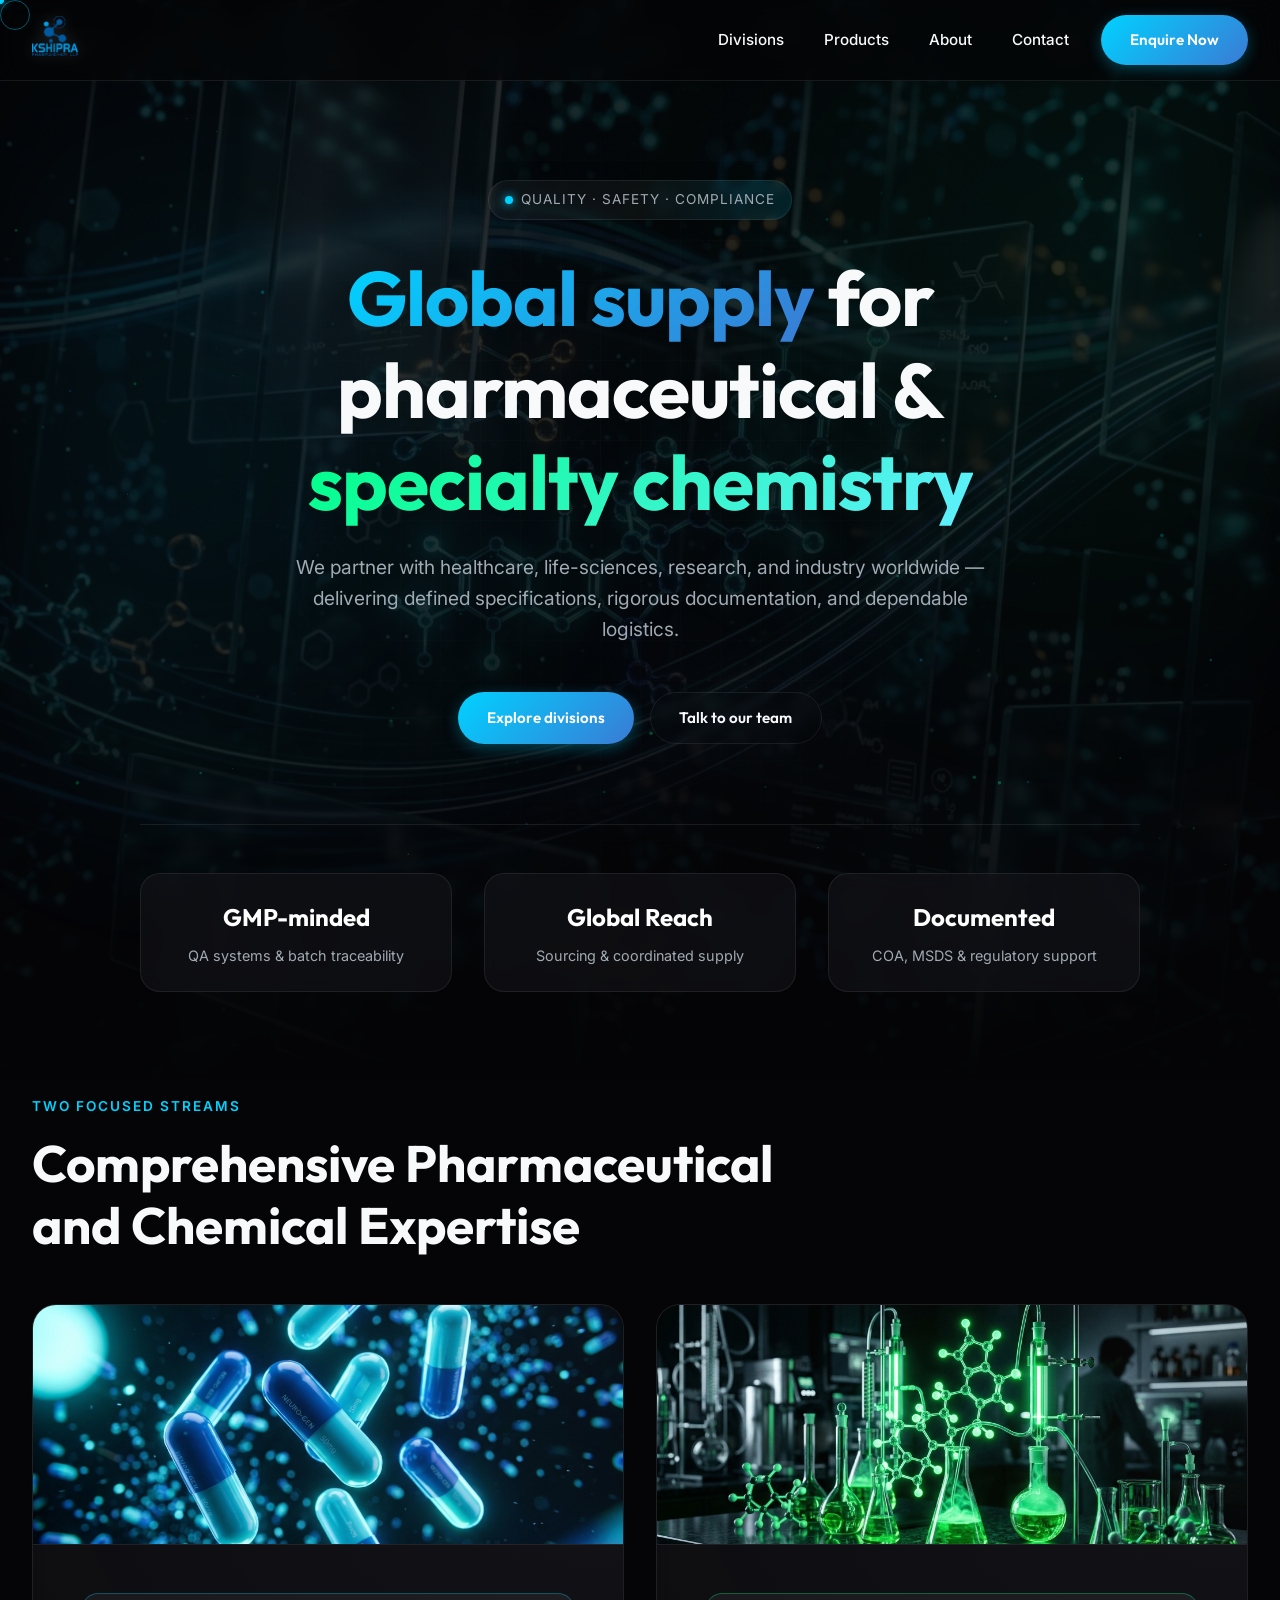
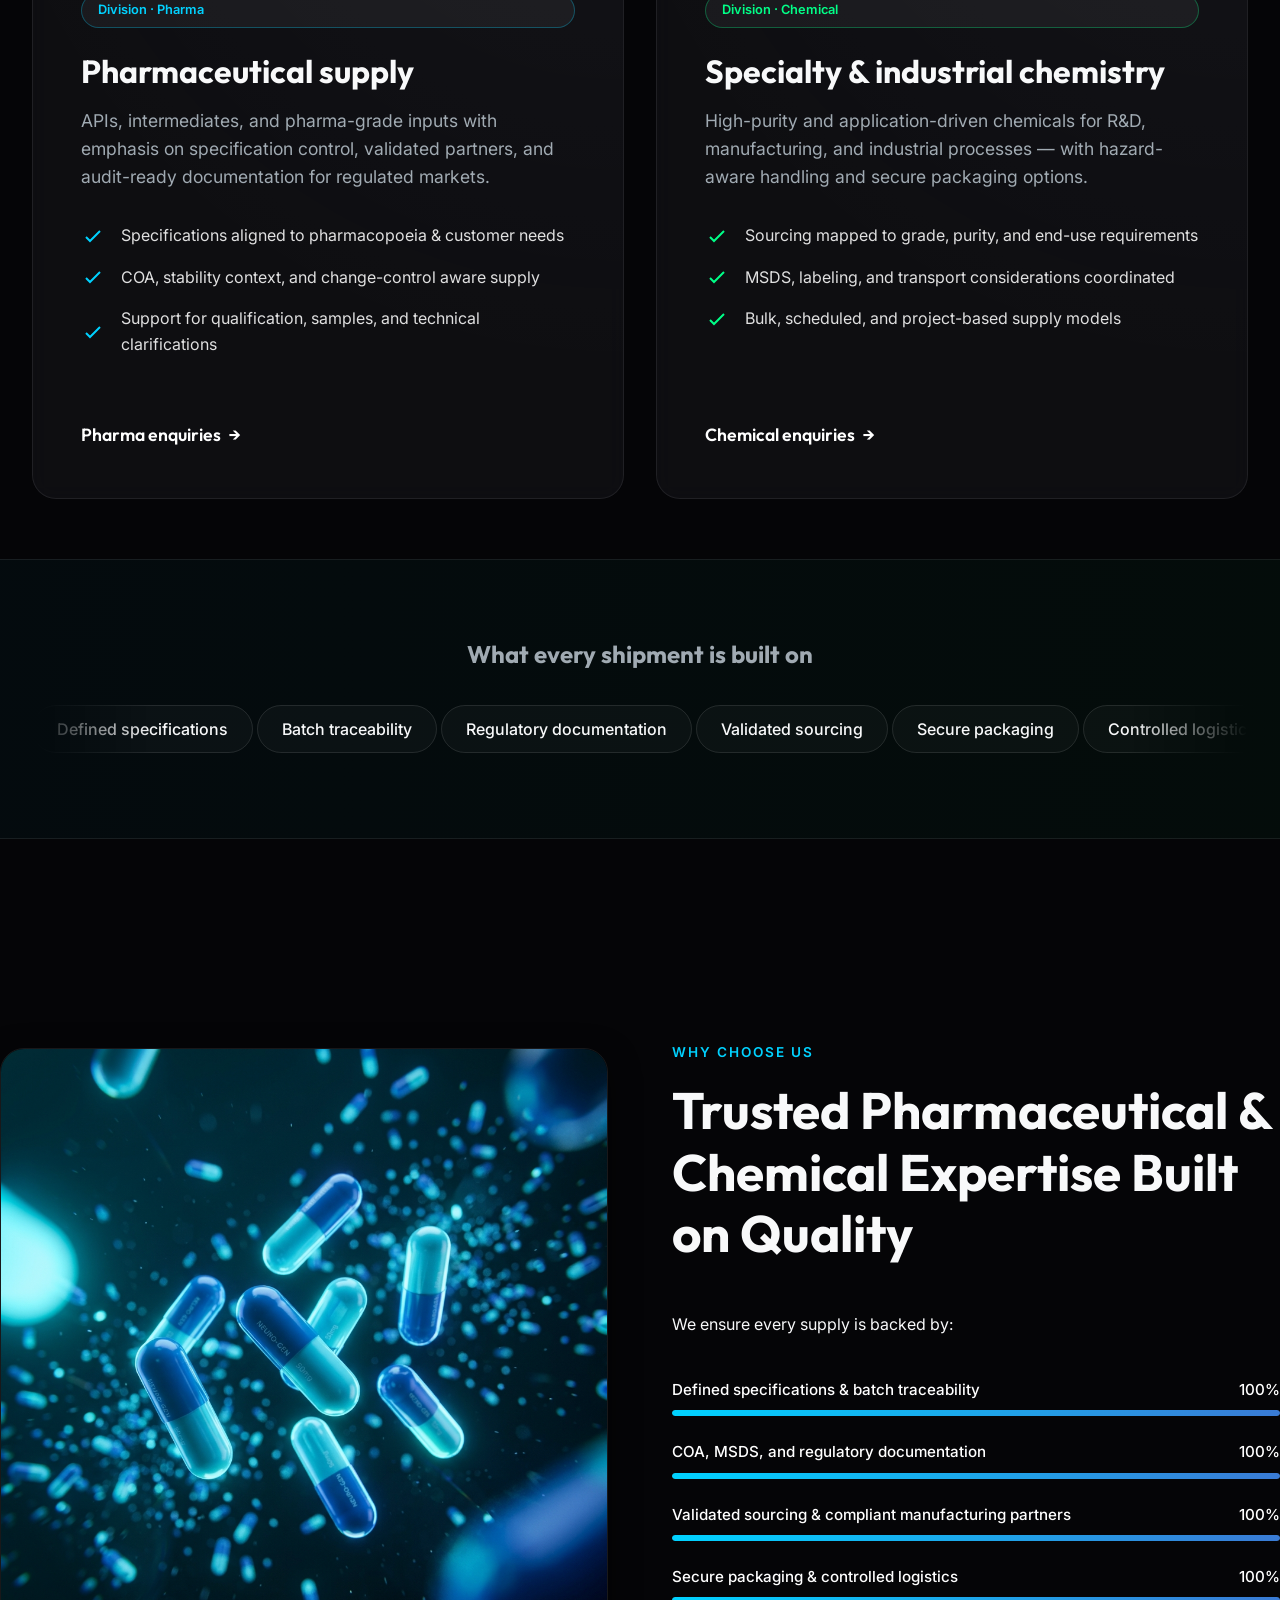
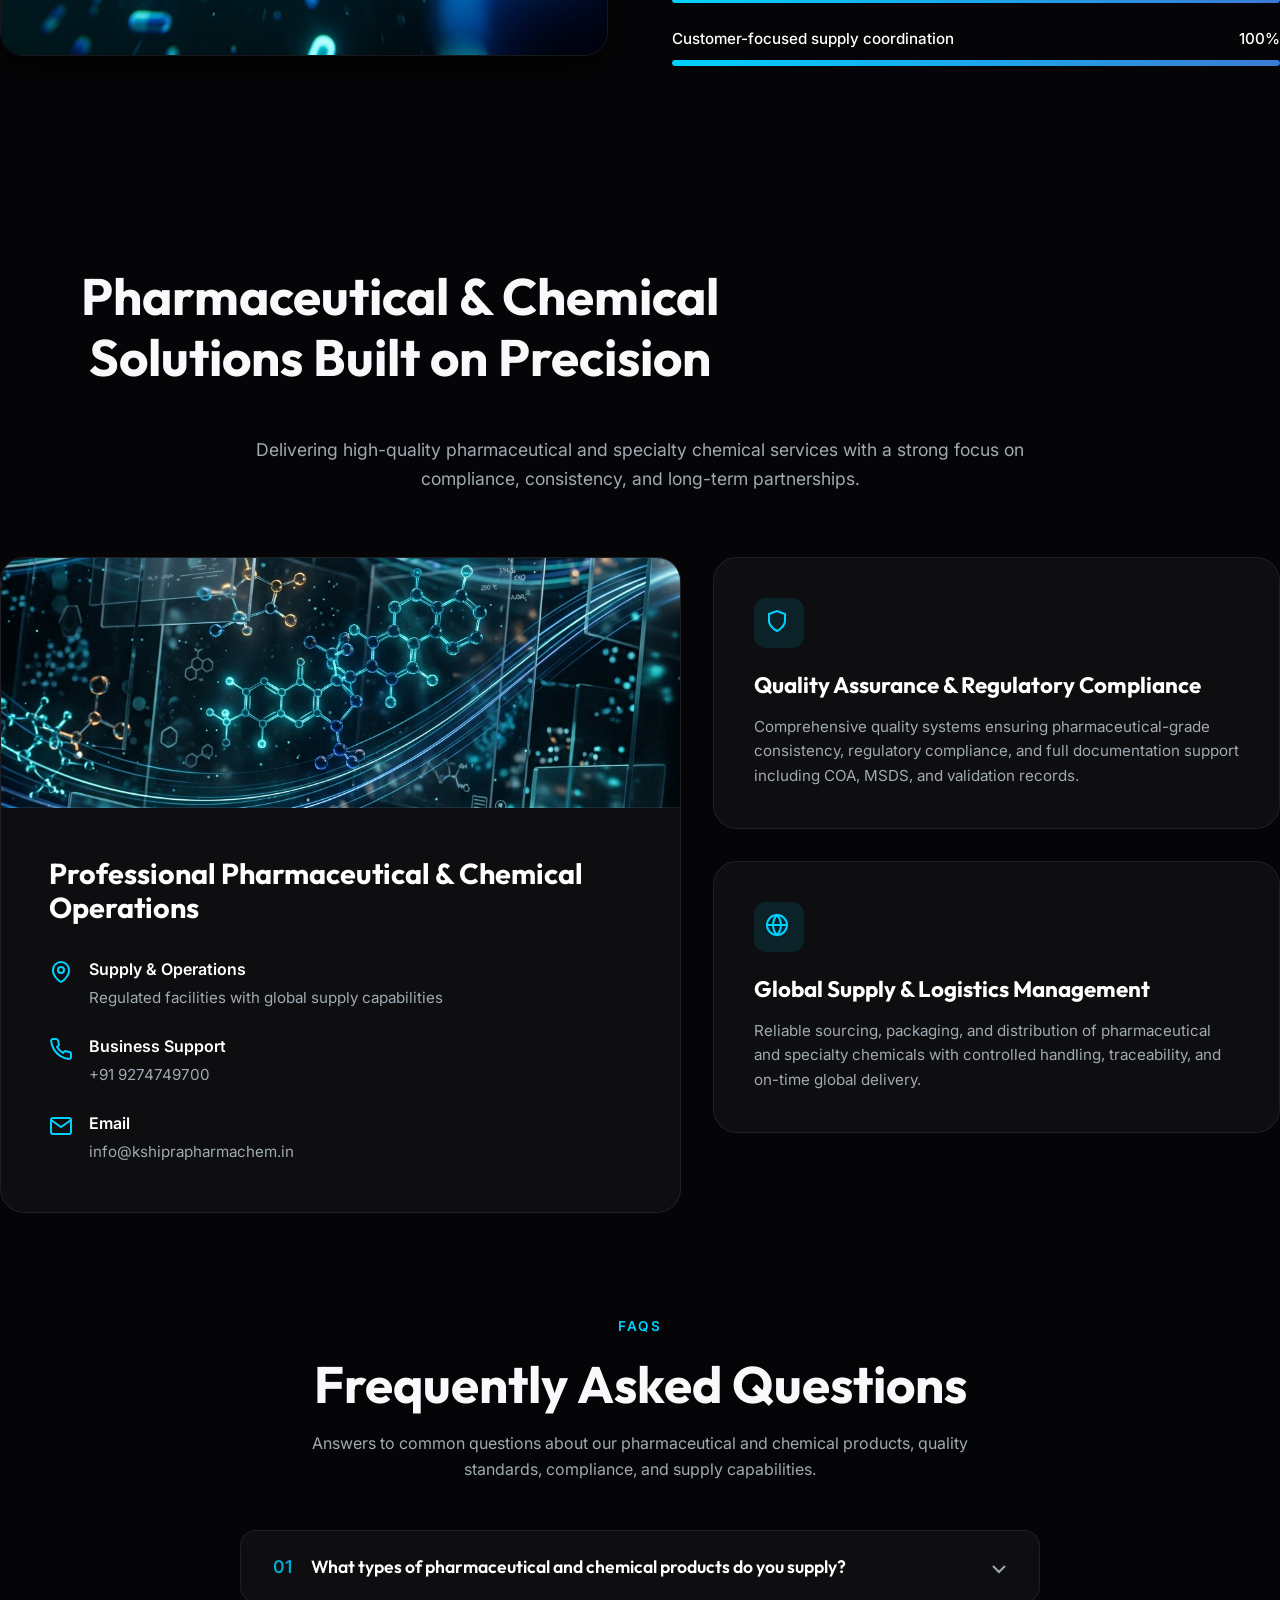
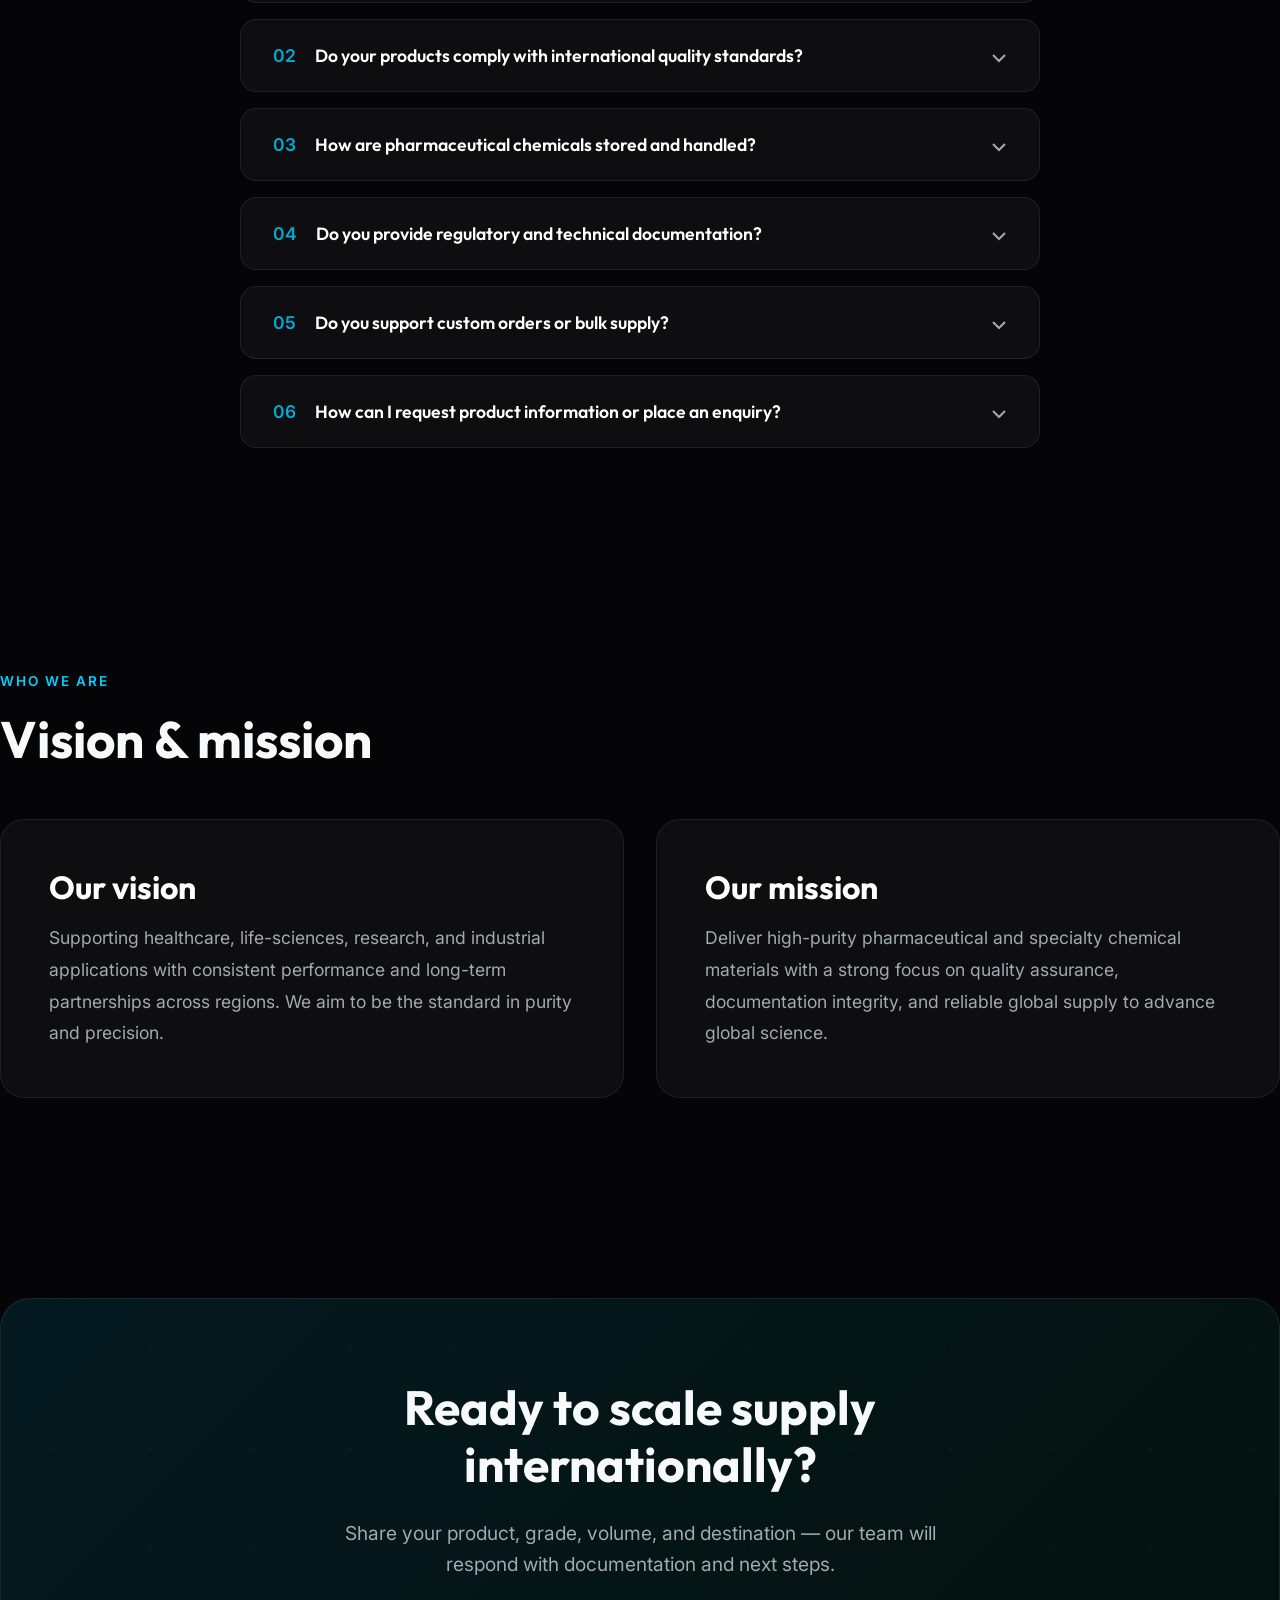
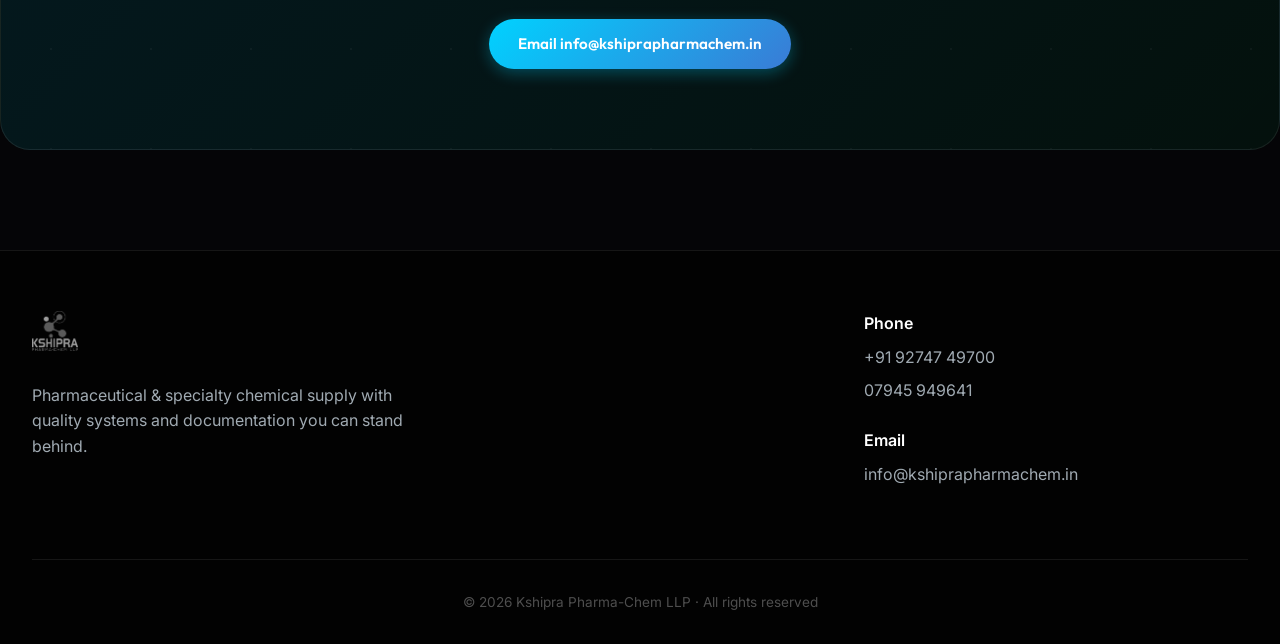
==== index.html @ 0496bcb3 "Initial commit with animations and fixes" ====
<!DOCTYPE html>
<html lang="en">
  <head>
    <meta charset="utf-8" />
    <meta name="viewport" content="width=device-width, initial-scale=1" />
    <title>Kshipra Pharma-Chem LLP | Premium Supply</title>
    <meta
      name="description"
      content="High-purity pharmaceutical and specialty chemical materials with premium quality assurance and reliable global supply."
    />
    <link rel="stylesheet" href="css/styles.css" />
  </head>
  <body>
    <!-- Scroll Progress -->
    <div class="scroll-progress" id="scroll-progress"></div>

    <!-- Preloader -->
    <div class="preloader">
      <div class="preloader-spinner"></div>
    </div>

    <!-- Custom Cursor -->
    <div class="custom-cursor"></div>
    <div class="custom-cursor-follower"></div>

    <!-- Background Effects -->
    <canvas id="particle-canvas" aria-hidden="true"></canvas>
    <div class="bg-mesh" aria-hidden="true"></div>
    <div class="bg-grid" aria-hidden="true"></div>

    <header class="site-header" id="top">
      <div class="header-inner">
        <a class="logo-link" href="#top" aria-label="Kshipra Pharma-Chem home">
          <img src="Kshipra.png" alt="Kshipra Pharma-Chem LLP" />
        </a>
        <nav class="nav-actions" aria-label="Primary">
          <ul class="nav-list">
            <li><a href="#dual">Divisions</a></li>
            <li><a href="products.html">Products</a></li>
            <li><a href="#about">About</a></li>
            <li><a href="#contact">Contact</a></li>
          </ul>
          <a class="btn btn-primary" href="#contact">Enquire Now</a>
          <button class="menu-toggle" type="button" aria-expanded="false" aria-controls="mobile-nav" aria-label="Open menu">
            <svg width="24" height="24" fill="none" stroke="currentColor" stroke-width="2" aria-hidden="true">
              <path d="M4 6h16M4 12h16M4 18h16" />
            </svg>
          </button>
        </nav>
      </div>
    </header>

    <div class="mobile-drawer" id="mobile-nav">
      <a href="#dual">Divisions</a>
      <a href="products.html">Products</a>
      <a href="#about">About</a>
      <a href="#contact">Contact</a>
    </div>

    <main>
      <section class="hero container reveal">
        <p class="hero-badge"><span class="dot" aria-hidden="true"></span> Quality · Safety · Compliance</p>
        <h1><span class="grad">Global supply</span> for pharmaceutical &amp; <span class="grad-chem">specialty chemistry</span></h1>
        <p class="hero-lead">
          We partner with healthcare, life-sciences, research, and industry worldwide — delivering defined specifications,
          rigorous documentation, and dependable logistics.
        </p>
        <div class="hero-cta">
          <a class="btn btn-primary" href="#dual">Explore divisions</a>
          <a class="btn btn-ghost" href="#contact">Talk to our team</a>
        </div>
        
        <div class="hero-stats" role="presentation">
          <div class="hero-stat">
            <strong>GMP-minded</strong>
            <span>QA systems &amp; batch traceability</span>
          </div>
          <div class="hero-stat">
            <strong>Global Reach</strong>
            <span>Sourcing &amp; coordinated supply</span>
          </div>
          <div class="hero-stat">
            <strong>Documented</strong>
            <span>COA, MSDS &amp; regulatory support</span>
          </div>
        </div>
      </section>

      <section class="dual-section container reveal" id="dual">
        <p class="section-label">Two focused streams</p>
        <h2>Comprehensive Pharmaceutical and Chemical Expertise</h2>

        <div class="pillars reveal-stagger">
          <article class="pillar pillar--pharma">
            <img src="images/pharma_division.png" alt="Pharmaceutical Division" class="pillar-image" />
            <div class="pillar-content">
              <span class="pillar-tag">Division · Pharma</span>
              <h3>Pharmaceutical supply</h3>
              <p>
                APIs, intermediates, and pharma-grade inputs with emphasis on specification control, validated partners, and audit-ready
                documentation for regulated markets.
              </p>
              <ul class="pillar-list">
                <li>
                  <svg width="24" height="24" fill="none" stroke="currentColor" stroke-width="2"><path d="M5 13l4 4L19 7"/></svg>
                  Specifications aligned to pharmacopoeia &amp; customer needs
                </li>
                <li>
                  <svg width="24" height="24" fill="none" stroke="currentColor" stroke-width="2"><path d="M5 13l4 4L19 7"/></svg>
                  COA, stability context, and change-control aware supply
                </li>
                <li>
                  <svg width="24" height="24" fill="none" stroke="currentColor" stroke-width="2"><path d="M5 13l4 4L19 7"/></svg>
                  Support for qualification, samples, and technical clarifications
                </li>
              </ul>
              <a class="pillar-link" href="#contact" style="margin-top: auto;">Pharma enquiries <span>→</span></a>
            </div>
          </article>

          <article class="pillar pillar--chem">
            <img src="images/chem_division.png" alt="Chemical Division" class="pillar-image" />
            <div class="pillar-content">
              <span class="pillar-tag">Division · Chemical</span>
              <h3>Specialty &amp; industrial chemistry</h3>
              <p>
                High-purity and application-driven chemicals for R&amp;D, manufacturing, and industrial processes — with hazard-aware
                handling and secure packaging options.
              </p>
              <ul class="pillar-list">
                <li>
                  <svg width="24" height="24" fill="none" stroke="currentColor" stroke-width="2"><path d="M5 13l4 4L19 7"/></svg>
                  Sourcing mapped to grade, purity, and end-use requirements
                </li>
                <li>
                  <svg width="24" height="24" fill="none" stroke="currentColor" stroke-width="2"><path d="M5 13l4 4L19 7"/></svg>
                  MSDS, labeling, and transport considerations coordinated
                </li>
                <li>
                  <svg width="24" height="24" fill="none" stroke="currentColor" stroke-width="2"><path d="M5 13l4 4L19 7"/></svg>
                  Bulk, scheduled, and project-based supply models
                </li>
              </ul>
              <a class="pillar-link" href="#contact" style="margin-top: auto;">Chemical enquiries <span>→</span></a>
            </div>
          </article>
        </div>
      </section>

      <section class="trust-strip reveal">
        <div class="container">
          <h3>What every shipment is built on</h3>
          <div class="marquee-container">
            <div class="marquee-content">
              <!-- First Set -->
              <span class="trust-chip">Defined specifications</span>
              <span class="trust-chip">Batch traceability</span>
              <span class="trust-chip">Regulatory documentation</span>
              <span class="trust-chip">Validated sourcing</span>
              <span class="trust-chip">Secure packaging</span>
              <span class="trust-chip">Controlled logistics</span>
              <!-- Second Set for seamless loop -->
              <span class="trust-chip">Defined specifications</span>
              <span class="trust-chip">Batch traceability</span>
              <span class="trust-chip">Regulatory documentation</span>
              <span class="trust-chip">Validated sourcing</span>
              <span class="trust-chip">Secure packaging</span>
              <span class="trust-chip">Controlled logistics</span>
            </div>
          </div>
        </div>
      </section>

      <section class="why-choose container reveal" id="why-choose">
        <div class="why-grid">
          <div class="why-image-wrapper">
            <img src="images/pharma_division.png" alt="Trusted Expertise" class="why-image" />
          </div>
          <div class="why-content">
            <p class="section-label">Why Choose Us</p>
            <h2>Trusted Pharmaceutical &amp; Chemical Expertise Built on Quality</h2>
            <p class="why-lead">We ensure every supply is backed by:</p>
            <div class="progress-bars">
              <div class="progress-item">
                <div class="progress-header">
                  <span>Defined specifications &amp; batch traceability</span>
                  <span>100%</span>
                </div>
                <div class="progress-bar"><div class="progress-fill" style="width: 100%"></div></div>
              </div>
              <div class="progress-item">
                <div class="progress-header">
                  <span>COA, MSDS, and regulatory documentation</span>
                  <span>100%</span>
                </div>
                <div class="progress-bar"><div class="progress-fill" style="width: 100%"></div></div>
              </div>
              <div class="progress-item">
                <div class="progress-header">
                  <span>Validated sourcing &amp; compliant manufacturing partners</span>
                  <span>100%</span>
                </div>
                <div class="progress-bar"><div class="progress-fill" style="width: 100%"></div></div>
              </div>
              <div class="progress-item">
                <div class="progress-header">
                  <span>Secure packaging &amp; controlled logistics</span>
                  <span>100%</span>
                </div>
                <div class="progress-bar"><div class="progress-fill" style="width: 100%"></div></div>
              </div>
              <div class="progress-item">
                <div class="progress-header">
                  <span>Customer-focused supply coordination</span>
                  <span>100%</span>
                </div>
                <div class="progress-bar"><div class="progress-fill" style="width: 100%"></div></div>
              </div>
            </div>
          </div>
        </div>
      </section>

      <section class="services-block container reveal" id="services">
        <div class="services-header text-center">
          <h2>Pharmaceutical &amp; Chemical Solutions Built on Precision</h2>
          <p class="services-lead">Delivering high-quality pharmaceutical and specialty chemical services with a strong focus on compliance, consistency, and long-term partnerships.</p>
        </div>
        <div class="services-grid">
          <div class="services-main-card">
            <div class="services-bg-image" style="background-image: url('images/hero_bg.png');"></div>
            <div class="services-main-content">
              <h3>Professional Pharmaceutical &amp; Chemical Operations</h3>
              <ul class="services-contact-list">
                <li>
                  <svg width="24" height="24" fill="none" stroke="var(--primary)" stroke-width="2"><path d="M12 22s-8-4.5-8-11.8A8 8 0 0112 2a8 8 0 018 8.2c0 7.3-8 11.8-8 11.8z"/><circle cx="12" cy="10" r="3"/></svg>
                  <div>
                    <strong>Supply &amp; Operations</strong>
                    <span>Regulated facilities with global supply capabilities</span>
                  </div>
                </li>
                <li>
                  <svg width="24" height="24" fill="none" stroke="var(--primary)" stroke-width="2"><path d="M22 16.92v3a2 2 0 01-2.18 2 19.79 19.79 0 01-8.63-3.07 19.5 19.5 0 01-6-6 19.79 19.79 0 01-3.07-8.67A2 2 0 014.11 2h3a2 2 0 012 1.72 12.84 12.84 0 00.7 2.81 2 2 0 01-.45 2.11L8.09 9.91a16 16 0 006 6l1.27-1.27a2 2 0 012.11-.45 12.84 12.84 0 002.81.7A2 2 0 0122 16.92z"/></svg>
                  <div>
                    <strong>Business Support</strong>
                    <span>+91 9274749700</span>
                  </div>
                </li>
                <li>
                  <svg width="24" height="24" fill="none" stroke="var(--primary)" stroke-width="2"><path d="M4 4h16c1.1 0 2 .9 2 2v12c0 1.1-.9 2-2 2H4c-1.1 0-2-.9-2-2V6c0-1.1.9-2 2-2z"/><path d="M22 6l-10 7L2 6"/></svg>
                  <div>
                    <strong>Email</strong>
                    <span>info@kshiprapharmachem.in</span>
                  </div>
                </li>
              </ul>
            </div>
          </div>
          <div class="services-sub-cards reveal-stagger">
            <div class="service-card">
              <div class="service-icon"><svg width="28" height="28" fill="none" stroke="currentColor" stroke-width="2"><path d="M12 22s8-4 8-10V5l-8-3-8 3v7c0 6 8 10 8 10z"/></svg></div>
              <h3>Quality Assurance &amp; Regulatory Compliance</h3>
              <p>Comprehensive quality systems ensuring pharmaceutical-grade consistency, regulatory compliance, and full documentation support including COA, MSDS, and validation records.</p>
            </div>
            <div class="service-card">
              <div class="service-icon"><svg width="28" height="28" fill="none" stroke="currentColor" stroke-width="2"><circle cx="12" cy="12" r="10"/><path d="M2 12h20"/><path d="M12 2a15.3 15.3 0 014 10 15.3 15.3 0 01-4 10 15.3 15.3 0 01-4-10 15.3 15.3 0 014-10z"/></svg></div>
              <h3>Global Supply &amp; Logistics Management</h3>
              <p>Reliable sourcing, packaging, and distribution of pharmaceutical and specialty chemicals with controlled handling, traceability, and on-time global delivery.</p>
            </div>
          </div>
        </div>
      </section>

      <section class="faqs-block container reveal" id="faqs">
        <div class="text-center" style="margin-bottom: 3rem;">
          <p class="section-label" style="text-align: center;">FAQs</p>
          <h2 style="margin: 0 auto; text-align: center;">Frequently Asked Questions</h2>
          <p class="faqs-lead" style="text-align: center; max-width: 700px; margin: 1rem auto 0; color: var(--text-muted);">Answers to common questions about our pharmaceutical and chemical products, quality standards, compliance, and supply capabilities.</p>
        </div>
        <div class="accordion">
          <div class="accordion-item">
            <button class="accordion-trigger" aria-expanded="false">
              <span class="accordion-title"><span>01</span> What types of pharmaceutical and chemical products do you supply?</span>
              <svg class="accordion-icon" width="20" height="20" fill="none" stroke="currentColor" stroke-width="2"><path d="M6 9l6 6 6-6"/></svg>
            </button>
            <div class="accordion-content" hidden>
              <p>We supply pharmaceutical-grade chemicals, APIs, intermediates, and specialty chemicals used across healthcare, life sciences, and industrial applications. Product availability may vary by regulatory and market requirements.</p>
            </div>
          </div>
          <div class="accordion-item">
            <button class="accordion-trigger" aria-expanded="false">
              <span class="accordion-title"><span>02</span> Do your products comply with international quality standards?</span>
              <svg class="accordion-icon" width="20" height="20" fill="none" stroke="currentColor" stroke-width="2"><path d="M6 9l6 6 6-6"/></svg>
            </button>
            <div class="accordion-content" hidden>
              <p>Yes, our pharmaceutical division focuses on compendial compliance (USP, EP, BP) and strict QA parameters, backed by rigorous supplier validation and proper documentation.</p>
            </div>
          </div>
          <div class="accordion-item">
            <button class="accordion-trigger" aria-expanded="false">
              <span class="accordion-title"><span>03</span> How are pharmaceutical chemicals stored and handled?</span>
              <svg class="accordion-icon" width="20" height="20" fill="none" stroke="currentColor" stroke-width="2"><path d="M6 9l6 6 6-6"/></svg>
            </button>
            <div class="accordion-content" hidden>
              <p>All materials are handled under GMP-aligned conditions with temperature controls where applicable, ensuring product integrity from sourcing to final delivery.</p>
            </div>
          </div>
          <div class="accordion-item">
            <button class="accordion-trigger" aria-expanded="false">
              <span class="accordion-title"><span>04</span> Do you provide regulatory and technical documentation?</span>
              <svg class="accordion-icon" width="20" height="20" fill="none" stroke="currentColor" stroke-width="2"><path d="M6 9l6 6 6-6"/></svg>
            </button>
            <div class="accordion-content" hidden>
              <p>Absolutely. We provide full documentation including COAs, MSDS, TSE/BSE statements, and regulatory support necessary for compliance and seamless filing.</p>
            </div>
          </div>
          <div class="accordion-item">
            <button class="accordion-trigger" aria-expanded="false">
              <span class="accordion-title"><span>05</span> Do you support custom orders or bulk supply?</span>
              <svg class="accordion-icon" width="20" height="20" fill="none" stroke="currentColor" stroke-width="2"><path d="M6 9l6 6 6-6"/></svg>
            </button>
            <div class="accordion-content" hidden>
              <p>Yes, we cater to varying scale requirements, from laboratory/R&amp;D quantities to commercial bulk supply, adapting our logistics to fit your schedule.</p>
            </div>
          </div>
          <div class="accordion-item">
            <button class="accordion-trigger" aria-expanded="false">
              <span class="accordion-title"><span>06</span> How can I request product information or place an enquiry?</span>
              <svg class="accordion-icon" width="20" height="20" fill="none" stroke="currentColor" stroke-width="2"><path d="M6 9l6 6 6-6"/></svg>
            </button>
            <div class="accordion-content" hidden>
              <p>You can use the contact form on this website, email us directly with your specifications and target quantities, or call our support lines.</p>
            </div>
          </div>
        </div>
      </section>

      <section class="about-block container reveal" id="about">
        <p class="section-label">Who we are</p>
        <h2>Vision &amp; mission</h2>
        <div class="vm-grid reveal-stagger">
          <div class="vm-card">
            <h3>Our vision</h3>
            <p>
              Supporting healthcare, life-sciences, research, and industrial applications with consistent performance and long-term
              partnerships across regions. We aim to be the standard in purity and precision.
            </p>
          </div>
          <div class="vm-card">
            <h3>Our mission</h3>
            <p>
              Deliver high-purity pharmaceutical and specialty chemical materials with a strong focus on quality assurance, documentation
              integrity, and reliable global supply to advance global science.
            </p>
          </div>
        </div>
      </section>

      <section class="container reveal" id="contact">
        <div class="cta-banner">
          <h2>Ready to scale supply internationally?</h2>
          <p>Share your product, grade, volume, and destination — our team will respond with documentation and next steps.</p>
          <a class="btn btn-primary" href="mailto:info@kshiprapharmachem.in?subject=Enquiry%20from%20website">Email info@kshiprapharmachem.in</a>
        </div>
      </section>
    </main>

    <footer class="site-footer">
      <div class="container">
        <div class="footer-grid">
          <div class="footer-brand">
            <img src="Kshipra.png" alt="Kshipra Pharma-Chem LLP" />
            <p>Pharmaceutical &amp; specialty chemical supply with quality systems and documentation you can stand behind.</p>
          </div>
          <dl class="footer-contact">
            <dt>Phone</dt>
            <dd><a href="tel:+919274749700">+91 92747 49700</a></dd>
            <dd><a href="tel:+917945949641">07945 949641</a></dd>
            <dt>Email</dt>
            <dd><a href="mailto:info@kshiprapharmachem.in">info@kshiprapharmachem.in</a></dd>
          </dl>
        </div>
        <p class="footer-copy">© 2026 Kshipra Pharma-Chem LLP · All rights reserved</p>
      </div>
    </footer>

    <script src="js/main.js"></script>
  </body>
</html>
---- css/styles.css ----
@import url('https://fonts.googleapis.com/css2?family=Inter:wght@300;400;500;600;700&family=Outfit:wght@400;500;600;700;800&display=swap');

:root {
  /* Color Palette - Premium Dark / Chem Theme */
  --bg-dark: #050507;
  --bg-card: rgba(20, 20, 25, 0.6);
  --bg-card-hover: rgba(30, 30, 40, 0.8);
  
  --primary: #00d2ff;
  --primary-glow: rgba(0, 210, 255, 0.4);
  --secondary: #3a7bd5;
  --accent-chem: #00ff87;
  --accent-pharma: #00d2ff;
  
  --text-main: #f8f9fa;
  --text-muted: #a0aab2;
  --border-light: rgba(255, 255, 255, 0.08);
  --border-glow: rgba(0, 210, 255, 0.2);

  --font-body: 'Inter', sans-serif;
  --font-heading: 'Outfit', sans-serif;
  
  --transition: all 0.4s cubic-bezier(0.25, 0.8, 0.25, 1);
  --transition-fast: all 0.2s ease;
}

* {
  box-sizing: border-box;
  margin: 0;
  padding: 0;
}

html {
  scroll-behavior: smooth;
}

body {
  font-family: var(--font-body);
  background-color: var(--bg-dark);
  color: var(--text-main);
  line-height: 1.6;
  overflow-x: hidden;
  position: relative;
}

/* Background Effects */
.bg-mesh {
  position: fixed;
  top: 0;
  left: 0;
  width: 100vw;
  height: 100vh;
  z-index: -2;
  background: 
    radial-gradient(circle at 15% 50%, rgba(0, 210, 255, 0.08), transparent 40%),
    radial-gradient(circle at 85% 30%, rgba(0, 255, 135, 0.06), transparent 40%);
  filter: blur(60px);
  animation: pulseBg 15s infinite alternate ease-in-out;
}

.bg-grid {
  position: fixed;
  top: 0;
  left: 0;
  width: 100vw;
  height: 100vh;
  z-index: -1;
  background-image: 
    linear-gradient(to right, rgba(255, 255, 255, 0.02) 1px, transparent 1px),
    linear-gradient(to bottom, rgba(255, 255, 255, 0.02) 1px, transparent 1px);
  background-size: 40px 40px;
  mask-image: radial-gradient(circle at center, black, transparent 80%);
  -webkit-mask-image: radial-gradient(circle at center, black, transparent 80%);
}

@keyframes pulseBg {
  0% { transform: scale(1); opacity: 0.8; }
  100% { transform: scale(1.1); opacity: 1; }
}

/* Typography */
h1, h2, h3, h4, h5, h6 {
  font-family: var(--font-heading);
  font-weight: 700;
  line-height: 1.2;
}

.grad {
  background: linear-gradient(135deg, #00d2ff, #3a7bd5);
  -webkit-background-clip: text;
  -webkit-text-fill-color: transparent;
  display: inline-block;
}

.grad-chem {
  background: linear-gradient(135deg, #00ff87, #60efff);
  -webkit-background-clip: text;
  -webkit-text-fill-color: transparent;
  display: inline-block;
}

.container {
  max-width: 1280px;
  margin: 0 auto;
  padding: 0 2rem;
}

/* Header */
.site-header {
  position: fixed;
  top: 0;
  left: 0;
  width: 100%;
  z-index: 100;
  background: rgba(5, 5, 7, 0.7);
  backdrop-filter: blur(12px);
  -webkit-backdrop-filter: blur(12px);
  border-bottom: 1px solid var(--border-light);
  transition: var(--transition);
}

.header-inner {
  display: flex;
  align-items: center;
  justify-content: space-between;
  height: 80px;
  max-width: 1280px;
  margin: 0 auto;
  padding: 0 2rem;
}

.logo-link img {
  height: 40px;
  width: auto;
  filter: drop-shadow(0 0 8px rgba(255, 255, 255, 0.2));
  transition: var(--transition);
}

.logo-link:hover img {
  filter: drop-shadow(0 0 12px rgba(255, 255, 255, 0.4));
}

.nav-list {
  display: flex;
  gap: 2.5rem;
  list-style: none;
}

.nav-list a {
  text-decoration: none;
  color: var(--text-main);
  font-weight: 500;
  font-size: 0.95rem;
  position: relative;
  transition: var(--transition-fast);
}

.nav-list a::after {
  content: '';
  position: absolute;
  width: 0;
  height: 2px;
  bottom: -4px;
  left: 0;
  background: var(--primary);
  transition: var(--transition);
  box-shadow: 0 0 8px var(--primary-glow);
}

.nav-list a:hover,
.nav-list a.is-active {
  color: var(--primary);
}

.nav-list a:hover::after,
.nav-list a.is-active::after {
  width: 100%;
}

.nav-actions {
  display: flex;
  align-items: center;
  gap: 2rem;
}

/* Buttons */
.btn {
  display: inline-flex;
  align-items: center;
  justify-content: center;
  padding: 0.8rem 1.8rem;
  border-radius: 30px;
  font-weight: 600;
  font-family: var(--font-heading);
  text-decoration: none;
  transition: var(--transition);
  cursor: pointer;
  border: none;
  font-size: 0.95rem;
}

.btn-primary {
  background: linear-gradient(135deg, #00d2ff 0%, #3a7bd5 100%);
  color: #fff;
  box-shadow: 0 4px 15px rgba(0, 210, 255, 0.3);
  position: relative;
  overflow: hidden;
  z-index: 1;
}

.btn-primary::before {
  content: '';
  position: absolute;
  top: 0; left: 0; width: 100%; height: 100%;
  background: linear-gradient(135deg, #3a7bd5 0%, #00d2ff 100%);
  z-index: -1;
  transition: opacity 0.4s ease;
  opacity: 0;
}

.btn-primary:hover {
  transform: translateY(-2px);
  box-shadow: 0 8px 25px rgba(0, 210, 255, 0.5);
}

.btn-primary:hover::before {
  opacity: 1;
}

.btn-ghost {
  background: transparent;
  color: var(--text-main);
  border: 1px solid var(--border-light);
  backdrop-filter: blur(5px);
}

.btn-ghost:hover {
  border-color: var(--primary);
  color: var(--primary);
  background: rgba(0, 210, 255, 0.05);
  box-shadow: 0 0 15px rgba(0, 210, 255, 0.2) inset;
}

.menu-toggle {
  display: none;
  background: none;
  border: none;
  color: var(--text-main);
  cursor: pointer;
}

/* Hero Section */
.hero {
  padding: 180px 0 100px;
  text-align: center;
  display: flex;
  flex-direction: column;
  align-items: center;
  justify-content: center;
  min-height: 90vh;
  position: relative;
}

.hero::after {
  content: '';
  position: absolute;
  top: 0;
  left: 0;
  width: 100%;
  height: 100%;
  background: url('../images/hero_bg.png') no-repeat center center/cover;
  opacity: 0.15;
  z-index: -1;
  mask-image: linear-gradient(to bottom, rgba(0,0,0,1) 50%, rgba(0,0,0,0) 100%);
  -webkit-mask-image: linear-gradient(to bottom, rgba(0,0,0,1) 50%, rgba(0,0,0,0) 100%);
}

@keyframes heroFadeUp {
  from { opacity: 0; transform: translateY(30px); }
  to { opacity: 1; transform: translateY(0); }
}

.hero-badge {
  display: inline-flex;
  align-items: center;
  gap: 0.5rem;
  padding: 0.5rem 1rem;
  background: rgba(255, 255, 255, 0.05);
  border: 1px solid var(--border-light);
  border-radius: 50px;
  font-size: 0.85rem;
  letter-spacing: 1px;
  text-transform: uppercase;
  margin-bottom: 2rem;
  color: var(--text-muted);
  backdrop-filter: blur(4px);
  box-shadow: 0 0 20px rgba(0, 0, 0, 0.2);
  animation: heroFadeUp 0.8s ease backwards;
  animation-delay: 0.8s;
}

.hero-badge .dot {
  width: 8px;
  height: 8px;
  background: var(--primary);
  border-radius: 50%;
  box-shadow: 0 0 10px var(--primary);
  animation: blink 2s infinite;
}

@keyframes blink {
  0%, 100% { opacity: 1; }
  50% { opacity: 0.4; }
}

.hero h1 {
  font-size: clamp(3rem, 6vw, 5.5rem);
  letter-spacing: -1px;
  margin-bottom: 1.5rem;
  max-width: 900px;
  animation: heroFadeUp 0.8s ease backwards;
  animation-delay: 1.0s;
}

.hero-lead {
  font-size: 1.2rem;
  color: var(--text-muted);
  max-width: 700px;
  margin-bottom: 3rem;
  animation: heroFadeUp 0.8s ease backwards;
  animation-delay: 1.2s;
}

.hero-cta {
  display: flex;
  gap: 1rem;
  justify-content: center;
  margin-bottom: 5rem;
  animation: heroFadeUp 0.8s ease backwards;
  animation-delay: 1.4s;
}

.hero-stats {
  display: grid;
  grid-template-columns: repeat(3, 1fr);
  gap: 2rem;
  max-width: 1000px;
  width: 100%;
  border-top: 1px solid var(--border-light);
  padding-top: 3rem;
  animation: heroFadeUp 0.8s ease backwards;
  animation-delay: 1.6s;
}

.hero-stat {
  display: flex;
  flex-direction: column;
  align-items: center;
  padding: 1.5rem;
  background: var(--bg-card);
  border: 1px solid var(--border-light);
  border-radius: 20px;
  backdrop-filter: blur(10px);
  transition: var(--transition);
}

.hero-stat:hover {
  transform: translateY(-5px);
  border-color: rgba(255, 255, 255, 0.2);
  box-shadow: 0 10px 30px rgba(0, 0, 0, 0.5);
}

.hero-stat strong {
  font-family: var(--font-heading);
  font-size: 1.5rem;
  color: #fff;
  margin-bottom: 0.5rem;
}

.hero-stat span {
  font-size: 0.9rem;
  color: var(--text-muted);
}

/* Sections General */
section {
  padding: 100px 0;
  position: relative;
}

.section-label {
  color: var(--primary);
  text-transform: uppercase;
  letter-spacing: 2px;
  font-size: 0.85rem;
  font-weight: 600;
  margin-bottom: 1rem;
}

h2 {
  font-size: clamp(2.5rem, 4vw, 3.5rem);
  margin-bottom: 3rem;
  max-width: 800px;
}

/* Dual Section */
.pillars {
  display: grid;
  grid-template-columns: 1fr 1fr;
  gap: 2rem;
}

.pillar {
  background: var(--bg-card);
  border: 1px solid var(--border-light);
  border-radius: 24px;
  padding: 0;
  position: relative;
  overflow: hidden;
  transition: var(--transition);
  backdrop-filter: blur(10px);
  display: flex;
  flex-direction: column;
}

@keyframes floatImg {
  0% { transform: translateY(0); }
  50% { transform: translateY(-8px); }
  100% { transform: translateY(0); }
}

.pillar-image {
  width: 100%;
  height: 240px;
  object-fit: cover;
  border-bottom: 1px solid var(--border-light);
  transition: transform 0.6s ease;
  animation: floatImg 6s ease-in-out infinite;
}

.pillar:hover .pillar-image {
  transform: scale(1.05) translateY(-8px);
}

.pillar-content {
  padding: 3rem;
  flex-grow: 1;
  display: flex;
  flex-direction: column;
}

.pillar::before {
  content: '';
  position: absolute;
  top: 0; left: 0; width: 100%; height: 100%;
  background: radial-gradient(circle at top right, rgba(255,255,255,0.03), transparent 70%);
  pointer-events: none;
  z-index: 1;
}

.pillar:hover {
  transform: translateY(-10px);
  box-shadow: 0 20px 40px rgba(0, 0, 0, 0.6);
}

.pillar--pharma:hover {
  border-color: var(--accent-pharma);
  box-shadow: 0 10px 40px rgba(0, 210, 255, 0.1);
}

.pillar--chem:hover {
  border-color: var(--accent-chem);
  box-shadow: 0 10px 40px rgba(0, 255, 135, 0.1);
}

.pillar-tag {
  display: inline-block;
  padding: 0.4rem 1rem;
  border-radius: 20px;
  font-size: 0.8rem;
  font-weight: 600;
  margin-bottom: 1.5rem;
  background: rgba(255,255,255,0.05);
}

.pillar--pharma .pillar-tag { color: var(--accent-pharma); border: 1px solid rgba(0, 210, 255, 0.3); }
.pillar--chem .pillar-tag { color: var(--accent-chem); border: 1px solid rgba(0, 255, 135, 0.3); }

.pillar h3 {
  font-size: 2rem;
  margin-bottom: 1rem;
}

.pillar p {
  color: var(--text-muted);
  margin-bottom: 2rem;
  font-size: 1.1rem;
}

.pillar-list {
  list-style: none;
  margin-bottom: 3rem;
}

.pillar-list li {
  display: flex;
  align-items: center;
  gap: 1rem;
  margin-bottom: 1rem;
  color: #e0e0e0;
}

.pillar-list svg {
  flex-shrink: 0;
}

.pillar--pharma .pillar-list svg { color: var(--accent-pharma); }
.pillar--chem .pillar-list svg { color: var(--accent-chem); }

.pillar-link {
  color: #fff;
  text-decoration: none;
  font-weight: 600;
  font-family: var(--font-heading);
  display: inline-flex;
  align-items: center;
  gap: 0.5rem;
  font-size: 1.1rem;
  transition: var(--transition-fast);
}

.pillar-link span {
  transition: transform 0.3s ease;
}

.pillar-link:hover span {
  transform: translateX(5px);
}

.pillar--pharma .pillar-link:hover { color: var(--accent-pharma); }
.pillar--chem .pillar-link:hover { color: var(--accent-chem); }

/* Trust Strip */
.trust-strip {
  padding: 80px 0;
  margin: 60px 0 100px;
  background: linear-gradient(90deg, rgba(0,210,255,0.03) 0%, rgba(0,255,135,0.03) 100%);
  border-top: 1px solid var(--border-light);
  border-bottom: 1px solid var(--border-light);
  text-align: center;
}

.trust-strip h3 {
  font-size: 1.5rem;
  margin-bottom: 2rem;
  color: var(--text-muted);
}

.trust-items {
  display: flex;
  flex-wrap: wrap;
  justify-content: center;
  gap: 1.5rem;
}

.trust-chip {
  padding: 0.8rem 1.5rem;
  background: rgba(255, 255, 255, 0.03);
  border: 1px solid rgba(255, 255, 255, 0.1);
  border-radius: 50px;
  font-weight: 500;
  transition: var(--transition);
  backdrop-filter: blur(5px);
}

.trust-chip:hover {
  background: rgba(255, 255, 255, 0.1);
  transform: translateY(-3px);
  border-color: rgba(255, 255, 255, 0.2);
}

/* Vision / Mission */
.about-block {
  padding: 100px 0;
}

.vm-grid {
  display: grid;
  grid-template-columns: 1fr 1fr;
  gap: 2rem;
}

.vm-card {
  padding: 3rem;
  background: var(--bg-card);
  border: 1px solid var(--border-light);
  border-radius: 24px;
  backdrop-filter: blur(10px);
  position: relative;
}

.vm-card h3 {
  font-size: 2rem;
  margin-bottom: 1rem;
  color: #fff;
}

.vm-card p {
  color: var(--text-muted);
  font-size: 1.1rem;
  line-height: 1.8;
}

/* CTA Section */
#contact {
  padding: 100px 0;
}

.cta-banner {
  background: linear-gradient(135deg, rgba(0, 210, 255, 0.1), rgba(0, 255, 135, 0.05));
  border: 1px solid var(--border-light);
  border-radius: 30px;
  padding: 5rem 3rem;
  text-align: center;
  position: relative;
  overflow: hidden;
}

.cta-banner::before {
  content: '';
  position: absolute;
  top: 0; left: 0; width: 100%; height: 100%;
  background: url('data:image/svg+xml;utf8,<svg xmlns="http://www.w3.org/2000/svg" width="100" height="100" viewBox="0 0 100 100"><circle cx="50" cy="50" r="1" fill="rgba(255,255,255,0.1)"/></svg>');
  opacity: 0.5;
  pointer-events: none;
}

.cta-banner h2 {
  font-size: 3rem;
  margin-bottom: 1.5rem;
  margin-left: auto;
  margin-right: auto;
}

.cta-banner p {
  font-size: 1.2rem;
  color: var(--text-muted);
  max-width: 600px;
  margin: 0 auto 2.5rem;
}

/* Products Page Styles */
.page-hero {
  padding: 160px 0 80px;
  text-align: center;
}

.breadcrumb {
  display: inline-flex;
  gap: 0.5rem;
  align-items: center;
  margin-bottom: 2rem;
  font-size: 0.9rem;
  color: var(--text-muted);
}

.breadcrumb a {
  color: #fff;
  text-decoration: none;
  transition: var(--transition-fast);
}

.breadcrumb a:hover {
  color: var(--primary);
}

.page-hero-title {
  font-size: clamp(3rem, 5vw, 4.5rem);
  margin-bottom: 1.5rem;
}

.page-hero-lead {
  font-size: 1.2rem;
  color: var(--text-muted);
  max-width: 700px;
  margin: 0 auto;
}

.products-toolbar {
  background: var(--bg-card);
  border: 1px solid var(--border-light);
  border-radius: 20px;
  padding: 2rem;
  margin-bottom: 2rem;
  backdrop-filter: blur(10px);
}

.products-toolbar-top {
  display: flex;
  justify-content: space-between;
  align-items: center;
  margin-bottom: 2rem;
  flex-wrap: wrap;
  gap: 1rem;
}

.division-switch {
  display: inline-flex;
  background: rgba(0, 0, 0, 0.3);
  padding: 0.5rem;
  border-radius: 50px;
  border: 1px solid var(--border-light);
}

.division-switch__btn {
  background: transparent;
  border: none;
  color: var(--text-muted);
  padding: 0.8rem 1.5rem;
  border-radius: 40px;
  font-weight: 600;
  font-family: var(--font-heading);
  cursor: pointer;
  transition: var(--transition);
  display: flex;
  align-items: center;
  gap: 0.5rem;
}

.division-switch__mark {
  width: 10px;
  height: 10px;
  border-radius: 50%;
  display: inline-block;
  opacity: 0.5;
}

.division-switch__mark--pharma { background: var(--accent-pharma); }
.division-switch__mark--chem { background: var(--accent-chem); }

.division-switch__btn.is-active {
  background: rgba(255, 255, 255, 0.1);
  color: #fff;
}

.division-switch__btn.is-active .division-switch__mark {
  opacity: 1;
  box-shadow: 0 0 10px currentColor;
}

.products-filters {
  display: flex;
  flex-direction: column;
  gap: 1.5rem;
}

.search-field {
  position: relative;
  display: flex;
  align-items: center;
  width: 100%;
}

.search-field__icon {
  position: absolute;
  left: 1.5rem;
  color: var(--text-muted);
}

.search-field__input {
  width: 100%;
  background: rgba(0, 0, 0, 0.3);
  border: 1px solid var(--border-light);
  border-radius: 12px;
  padding: 1.2rem 1.2rem 1.2rem 3.5rem;
  color: #fff;
  font-family: var(--font-body);
  font-size: 1rem;
  transition: var(--transition);
}

.search-field__input:focus {
  outline: none;
  border-color: var(--primary);
  box-shadow: 0 0 0 3px rgba(0, 210, 255, 0.1);
}

.filter-chips-wrap {
  display: flex;
  align-items: center;
  gap: 1rem;
  flex-wrap: wrap;
}

.filter-chips-label {
  font-size: 0.9rem;
  color: var(--text-muted);
  font-weight: 600;
}

.filter-chips {
  display: flex;
  flex-wrap: wrap;
  gap: 0.5rem;
}

.filter-chip {
  background: rgba(255, 255, 255, 0.05);
  border: 1px solid var(--border-light);
  padding: 0.5rem 1rem;
  border-radius: 50px;
  color: var(--text-muted);
  font-size: 0.85rem;
  cursor: pointer;
  transition: var(--transition-fast);
}

.filter-chip:hover, .filter-chip.is-active {
  background: rgba(255, 255, 255, 0.1);
  color: #fff;
  border-color: rgba(255, 255, 255, 0.3);
}

.filter-chip.is-active {
  background: var(--primary);
  color: #000;
  border-color: var(--primary);
  font-weight: 600;
}

.products-count {
  margin-bottom: 2rem;
  color: var(--text-muted);
  font-size: 0.9rem;
}

.product-grid {
  display: grid;
  grid-template-columns: repeat(auto-fill, minmax(320px, 1fr));
  gap: 2rem;
}

@keyframes cardPop {
  0% { opacity: 0; transform: scale(0.95) translateY(20px); }
  100% { opacity: 1; transform: scale(1) translateY(0); }
}

.product-card {
  background: var(--bg-card);
  border: 1px solid var(--border-light);
  border-radius: 20px;
  padding: 2rem;
  display: flex;
  flex-direction: column;
  transition: transform 0.4s ease, border-color 0.4s ease, box-shadow 0.4s ease;
  position: relative;
  overflow: hidden;
  backdrop-filter: blur(5px);
  animation: cardPop 0.5s cubic-bezier(0.25, 0.8, 0.25, 1) both;
}

.product-card::before {
  content: '';
  position: absolute;
  top: 0; left: 0; width: 100%; height: 4px;
  background: var(--primary);
  opacity: 0.5;
  transition: var(--transition);
}

.product-card--chem::before {
  background: var(--accent-chem);
}

.product-card:hover {
  transform: translateY(-5px);
  border-color: rgba(255, 255, 255, 0.2);
  box-shadow: 0 10px 30px rgba(0, 0, 0, 0.5);
}

.product-card:hover::before {
  opacity: 1;
}

.product-card__kind {
  position: absolute;
  top: 1.5rem;
  right: 1.5rem;
  font-size: 0.75rem;
  text-transform: uppercase;
  letter-spacing: 1px;
  color: var(--text-muted);
}

.product-card__pill {
  display: inline-block;
  padding: 0.3rem 0.8rem;
  border-radius: 5px;
  font-size: 0.75rem;
  font-weight: 600;
  background: rgba(0, 210, 255, 0.1);
  color: var(--accent-pharma);
  margin-bottom: 1.2rem;
  align-self: flex-start;
}

.product-card__pill--chem {
  background: rgba(0, 255, 135, 0.1);
  color: var(--accent-chem);
}

.product-card__title {
  font-size: 1.5rem;
  margin-bottom: 1rem;
  color: #fff;
}

.product-card__desc {
  color: var(--text-muted);
  font-size: 0.95rem;
  margin-bottom: 1.5rem;
  flex-grow: 1;
}

.product-card__tags {
  display: flex;
  flex-wrap: wrap;
  gap: 0.5rem;
  list-style: none;
  margin-bottom: 1.5rem;
}

.product-card__tags li {
  font-size: 0.75rem;
  padding: 0.3rem 0.6rem;
  background: rgba(255, 255, 255, 0.05);
  border: 1px solid rgba(255, 255, 255, 0.1);
  border-radius: 4px;
  color: #d0d0d0;
}

.product-card__cta {
  display: inline-flex;
  align-items: center;
  justify-content: center;
  width: 100%;
  padding: 0.8rem;
  background: rgba(255, 255, 255, 0.03);
  border: 1px solid var(--border-light);
  border-radius: 10px;
  color: #fff;
  text-decoration: none;
  font-weight: 500;
  transition: var(--transition-fast);
}

.product-card__cta:hover {
  background: #fff;
  color: #000;
}

.product-empty {
  text-align: center;
  padding: 4rem 2rem;
  background: var(--bg-card);
  border: 1px dashed var(--border-light);
  border-radius: 20px;
  grid-column: 1 / -1;
}

.product-empty__title {
  font-size: 1.5rem;
  font-family: var(--font-heading);
  color: #fff;
  margin-bottom: 1rem;
}

.product-empty__text {
  color: var(--text-muted);
  margin-bottom: 2rem;
}

/* Footer */
.site-footer {
  border-top: 1px solid var(--border-light);
  padding: 60px 0 30px;
  background: #020202;
  position: relative;
  z-index: 10;
}

.footer-grid {
  display: grid;
  grid-template-columns: 2fr 1fr;
  gap: 4rem;
  margin-bottom: 4rem;
}

.footer-brand img {
  height: 40px;
  width: auto;
  margin-bottom: 1.5rem;
  filter: grayscale(100%) brightness(150%);
  opacity: 0.8;
}

.footer-brand p {
  color: var(--text-muted);
  max-width: 400px;
}

.footer-contact dt {
  font-weight: 600;
  color: #fff;
  margin-bottom: 0.5rem;
  margin-top: 1.5rem;
}

.footer-contact dt:first-child {
  margin-top: 0;
}

.footer-contact dd {
  margin-bottom: 0.5rem;
}

.footer-contact a {
  color: var(--text-muted);
  text-decoration: none;
  transition: var(--transition-fast);
}

.footer-contact a:hover {
  color: var(--primary);
}

.footer-copy {
  text-align: center;
  color: rgba(255, 255, 255, 0.3);
  font-size: 0.85rem;
  padding-top: 2rem;
  border-top: 1px solid var(--border-light);
}

/* Utilities */
.visually-hidden {
  position: absolute;
  width: 1px;
  height: 1px;
  padding: 0;
  margin: -1px;
  overflow: hidden;
  clip: rect(0, 0, 0, 0);
  border: 0;
}

.reveal {
  opacity: 0;
  transform: translateY(30px);
  transition: all 0.8s ease-out;
}

.reveal.is-visible {
  opacity: 1;
  transform: translateY(0);
}

/* Why Choose Us */
.why-choose {
  padding: 100px 0;
}
.why-grid {
  display: grid;
  grid-template-columns: 1fr 1fr;
  gap: 4rem;
  align-items: center;
}
.why-image-wrapper {
  border-radius: 24px;
  overflow: hidden;
  border: 1px solid var(--border-light);
  box-shadow: 0 10px 30px rgba(0, 0, 0, 0.5);
  position: relative;
}
.why-image-wrapper::after {
  content: '';
  position: absolute;
  top: 0; left: 0; width: 100%; height: 100%;
  background: linear-gradient(135deg, rgba(0,210,255,0.2), transparent);
  pointer-events: none;
}
.why-image {
  width: 100%;
  height: 100%;
  object-fit: cover;
  display: block;
}
.progress-bars {
  margin-top: 2.5rem;
  display: flex;
  flex-direction: column;
  gap: 1.5rem;
}
.progress-header {
  display: flex;
  justify-content: space-between;
  margin-bottom: 0.5rem;
  font-size: 0.95rem;
  color: #fff;
  font-weight: 500;
}
.progress-bar {
  width: 100%;
  height: 6px;
  background: rgba(255, 255, 255, 0.1);
  border-radius: 10px;
  overflow: hidden;
}
.progress-fill {
  height: 100%;
  width: 0 !important; /* Overrides inline style until visible */
  background: linear-gradient(90deg, var(--primary), var(--secondary));
  border-radius: 10px;
  box-shadow: 0 0 10px var(--primary-glow);
  transition: width 1.5s cubic-bezier(0.22, 1, 0.36, 1);
}
.why-choose.is-visible .progress-fill {
  width: var(--target-width, 100%) !important;
}

/* Services Block */
.services-block {
  padding: 100px 0;
}
.services-header {
  margin-bottom: 4rem;
}
.services-lead {
  color: var(--text-muted);
  max-width: 800px;
  margin: 0 auto;
  font-size: 1.1rem;
}
.services-grid {
  display: grid;
  grid-template-columns: 1.2fr 1fr;
  gap: 2rem;
}
.services-main-card {
  background: var(--bg-card);
  border: 1px solid var(--border-light);
  border-radius: 24px;
  overflow: hidden;
  position: relative;
  display: flex;
  flex-direction: column;
}
.services-bg-image {
  width: 100%;
  height: 250px;
  background-size: cover;
  background-position: center;
  border-bottom: 1px solid var(--border-light);
}
.services-main-content {
  padding: 3rem;
  flex-grow: 1;
}
.services-main-content h3 {
  font-size: 1.8rem;
  margin-bottom: 2rem;
  color: #fff;
}
.services-contact-list {
  list-style: none;
  display: flex;
  flex-direction: column;
  gap: 1.5rem;
}
.services-contact-list li {
  display: flex;
  gap: 1rem;
  align-items: flex-start;
}
.services-contact-list li svg {
  flex-shrink: 0;
  margin-top: 0.2rem;
}
.services-contact-list li div {
  display: flex;
  flex-direction: column;
}
.services-contact-list li strong {
  color: #fff;
  font-weight: 600;
  margin-bottom: 0.2rem;
}
.services-contact-list li span {
  color: var(--text-muted);
  font-size: 0.95rem;
}
.services-sub-cards {
  display: flex;
  flex-direction: column;
  gap: 2rem;
}
.service-card {
  background: var(--bg-card);
  border: 1px solid var(--border-light);
  border-radius: 24px;
  padding: 2.5rem;
  display: flex;
  flex-direction: column;
  gap: 1rem;
  transition: var(--transition);
}
.service-card:hover {
  transform: translateY(-5px);
  border-color: rgba(255, 255, 255, 0.2);
  box-shadow: 0 10px 30px rgba(0,0,0,0.4);
}
.service-icon {
  width: 50px;
  height: 50px;
  border-radius: 12px;
  background: rgba(0, 210, 255, 0.1);
  display: flex;
  align-items: center;
  justify-content: center;
  color: var(--primary);
  margin-bottom: 0.5rem;
}
.service-card h3 {
  font-size: 1.4rem;
  color: #fff;
}
.service-card p {
  color: var(--text-muted);
  font-size: 0.95rem;
}

/* FAQs */
.faqs-block {
  padding-bottom: 120px;
}
.accordion {
  max-width: 800px;
  margin: 0 auto;
  display: flex;
  flex-direction: column;
  gap: 1rem;
}
.accordion-item {
  background: var(--bg-card);
  border: 1px solid var(--border-light);
  border-radius: 16px;
  overflow: hidden;
  transition: var(--transition);
}
.accordion-item:hover {
  border-color: rgba(255, 255, 255, 0.2);
}
.accordion-trigger {
  width: 100%;
  background: transparent;
  border: none;
  padding: 1.5rem 2rem;
  display: flex;
  justify-content: space-between;
  align-items: center;
  color: #fff;
  font-family: var(--font-heading);
  font-size: 1.1rem;
  font-weight: 600;
  cursor: pointer;
  text-align: left;
}
.accordion-title span {
  color: var(--primary);
  margin-right: 1rem;
  font-family: var(--font-body);
  opacity: 0.8;
}
.accordion-icon {
  transition: transform 0.3s ease;
  flex-shrink: 0;
  color: var(--text-muted);
}
.accordion-trigger[aria-expanded="true"] .accordion-icon {
  transform: rotate(180deg);
  color: var(--primary);
}
.accordion-content {
  padding: 0 2rem 1.5rem 2rem;
  color: var(--text-muted);
  font-size: 0.95rem;
  line-height: 1.8;
  max-height: 1000px;
  opacity: 1;
  transition: max-height 0.5s ease-in-out, opacity 0.5s ease-in-out, padding 0.5s ease-in-out;
  overflow: hidden;
}
.accordion-content[hidden] {
  display: block; /* Override hidden attribute purely visually for animation */
  max-height: 0;
  opacity: 0;
  padding-top: 0;
  padding-bottom: 0;
  pointer-events: none;
}
.text-center { text-align: center; }

/* Preloader */
.preloader {
  position: fixed;
  top: 0; left: 0; width: 100%; height: 100%;
  background: var(--bg-dark);
  z-index: 9999;
  display: flex;
  align-items: center;
  justify-content: center;
  transition: opacity 0.6s ease, visibility 0.6s ease;
}
.preloader.is-hidden {
  opacity: 0;
  visibility: hidden;
}
.preloader-spinner {
  width: 60px;
  height: 60px;
  border: 3px solid rgba(0, 210, 255, 0.1);
  border-top-color: var(--primary);
  border-radius: 50%;
  animation: spin 1s linear infinite;
}
@keyframes spin {
  to { transform: rotate(360deg); }
}

/* Custom Cursor */
@media (pointer: fine) {
  body {
    cursor: none;
  }
  a, button, input, .product-card {
    cursor: none;
  }
  .custom-cursor, .custom-cursor-follower {
    position: fixed;
    top: 0; left: 0;
    pointer-events: none;
    z-index: 10000;
    transform: translate(-50%, -50%);
    border-radius: 50%;
    transition: width 0.3s, height 0.3s, background 0.3s;
  }
  .custom-cursor {
    width: 8px;
    height: 8px;
    background: var(--primary);
    box-shadow: 0 0 10px var(--primary);
  }
  .custom-cursor-follower {
    width: 30px;
    height: 30px;
    border: 1px solid var(--primary-glow);
    transition: transform 0.1s ease-out, width 0.3s, height 0.3s, border-color 0.3s;
  }
  .custom-cursor.is-hovering {
    background: transparent;
  }
  .custom-cursor-follower.is-hovering {
    width: 50px;
    height: 50px;
    border-color: var(--primary);
    background: rgba(0, 210, 255, 0.1);
    backdrop-filter: blur(2px);
  }
}

/* Product Modal */
.modal-overlay {
  position: fixed;
  top: 0; left: 0; width: 100%; height: 100%;
  background: rgba(0, 0, 0, 0.8);
  backdrop-filter: blur(8px);
  z-index: 1000;
  display: flex;
  align-items: center;
  justify-content: center;
  opacity: 0;
  visibility: hidden;
  transition: all 0.4s ease;
}
.modal-overlay.is-active {
  opacity: 1;
  visibility: visible;
}
.modal-content {
  background: var(--bg-card);
  border: 1px solid var(--border-light);
  border-radius: 24px;
  width: 90%;
  max-width: 600px;
  padding: 3rem;
  position: relative;
  transform: translateY(30px) scale(0.95);
  transition: all 0.4s cubic-bezier(0.25, 0.8, 0.25, 1);
  box-shadow: 0 20px 50px rgba(0,0,0,0.5);
  max-height: 90vh;
  overflow-y: auto;
}
.modal-overlay.is-active .modal-content {
  transform: translateY(0) scale(1);
}
.modal-close {
  position: absolute;
  top: 1.5rem;
  right: 1.5rem;
  background: rgba(255,255,255,0.05);
  border: 1px solid var(--border-light);
  color: var(--text-muted);
  width: 40px;
  height: 40px;
  border-radius: 50%;
  display: flex;
  align-items: center;
  justify-content: center;
  cursor: pointer;
  transition: var(--transition-fast);
}
.modal-close:hover {
  background: rgba(255,255,255,0.1);
  color: #fff;
}
.modal-header {
  margin-bottom: 2rem;
  padding-right: 2rem;
}
.modal-header h3 {
  font-size: 2rem;
  margin-bottom: 0.5rem;
}
.modal-pill {
  display: inline-block;
  padding: 0.3rem 0.8rem;
  border-radius: 5px;
  font-size: 0.8rem;
  font-weight: 600;
  background: rgba(0, 210, 255, 0.1);
  color: var(--primary);
}
.modal-stats {
  display: grid;
  grid-template-columns: 1fr 1fr;
  gap: 1rem;
  margin-bottom: 2rem;
  background: rgba(0,0,0,0.2);
  padding: 1.5rem;
  border-radius: 16px;
  border: 1px solid rgba(255,255,255,0.05);
}
.modal-stat-item {
  display: flex;
  flex-direction: column;
}
.modal-stat-item span {
  font-size: 0.85rem;
  color: var(--text-muted);
  margin-bottom: 0.2rem;
}
.modal-stat-item strong {
  color: #fff;
  font-family: var(--font-heading);
}
.modal-form {
  display: flex;
  flex-direction: column;
  gap: 1rem;
}
.modal-form input, .modal-form textarea {
  width: 100%;
  padding: 1rem;
  background: rgba(255,255,255,0.03);
  border: 1px solid var(--border-light);
  border-radius: 12px;
  color: #fff;
  font-family: var(--font-body);
}
.modal-form input:focus, .modal-form textarea:focus {
  outline: none;
  border-color: var(--primary);
  background: rgba(0,210,255,0.05);
}
.modal-form button {
  margin-top: 1rem;
  width: 100%;
}

/* Trust Strip Marquee */
.marquee-container {
  overflow: hidden;
  white-space: nowrap;
  width: 100%;
  position: relative;
  mask-image: linear-gradient(to right, transparent, black 10%, black 90%, transparent);
  -webkit-mask-image: linear-gradient(to right, transparent, black 10%, black 90%, transparent);
  padding: 1rem 0;
}
.marquee-content {
  display: inline-block;
  animation: marquee 20s linear infinite;
}
.marquee-content:hover {
  animation-play-state: paused;
}
@keyframes marquee {
  0% { transform: translateX(0); }
  100% { transform: translateX(-50%); }
}

/* Shine effect on buttons */
.btn {
  position: relative;
  overflow: hidden;
}
.btn::after {
  content: '';
  position: absolute;
  top: 0; left: -100%; width: 50%; height: 100%;
  background: linear-gradient(to right, transparent, rgba(255,255,255,0.3), transparent);
  transform: skewX(-20deg);
  animation: shine 4s infinite;
}
@keyframes shine {
  0%, 60% { left: -100%; }
  100% { left: 200%; }
}

/* Service Icon Hover */
.service-icon svg {
  transition: transform 0.4s cubic-bezier(0.175, 0.885, 0.32, 1.275);
}
.service-card:hover .service-icon svg {
  transform: scale(1.1) rotate(10deg);
}

/* Background Grid Slow Pan */
@keyframes bgPan {
  0% { background-position: 0 0; }
  100% { background-position: 50px 50px; }
}
.bg-grid {
  animation: bgPan 10s linear infinite;
}

/* Nav Link Hover Glow */
.nav-list a {
  position: relative;
}
.nav-list a::after {
  content: '';
  position: absolute;
  width: 0; height: 2px;
  bottom: -4px; left: 0;
  background: var(--primary);
  transition: width 0.3s ease;
  box-shadow: 0 0 8px var(--primary);
}
.nav-list a:hover::after {
  width: 100%;
}

/* Responsive */
@media (max-width: 992px) {
  h2 { font-size: 2.5rem; }
  .hero h1 { font-size: 3.5rem; }
  .pillars { grid-template-columns: 1fr; }
  .vm-grid { grid-template-columns: 1fr; }
  .footer-grid { grid-template-columns: 1fr; gap: 2rem; }
}

@media (max-width: 768px) {
  .nav-list { display: none; }
  .header-inner .btn { display: none; }
  .menu-toggle { display: block; }
  .hero-stats { grid-template-columns: 1fr; gap: 1rem; }
  .hero-cta { flex-direction: column; }
  .trust-items { flex-direction: column; align-items: stretch; }
  .products-toolbar-top { flex-direction: column; align-items: flex-start; }
}

/* Mobile Nav Drawer */
.mobile-drawer {
  position: fixed;
  top: 80px;
  left: 0;
  width: 100%;
  background: rgba(5, 5, 7, 0.95);
  backdrop-filter: blur(15px);
  padding: 2rem;
  display: flex;
  flex-direction: column;
  gap: 1.5rem;
  transform: translateY(-150%);
  transition: transform 0.4s ease;
  z-index: 90;
  border-bottom: 1px solid var(--border-light);
}

.mobile-drawer.is-open {
  transform: translateY(0);
}

.mobile-drawer a {
  color: #fff;
  text-decoration: none;
  font-size: 1.2rem;
  font-weight: 600;
  font-family: var(--font-heading);
}

.mobile-drawer a.is-active {
  color: var(--primary);
}

/* ─────────────────────────────────────────────
   ENHANCED ANIMATIONS LAYER
───────────────────────────────────────────── */

/* Scroll Progress Bar */
.scroll-progress {
  position: fixed;
  top: 0;
  left: 0;
  height: 3px;
  width: 0%;
  background: linear-gradient(90deg, var(--primary), var(--accent-chem));
  z-index: 9999;
  transition: width 0.1s linear;
  box-shadow: 0 0 10px var(--primary-glow);
}

/* Particle Canvas */
#particle-canvas {
  position: fixed;
  top: 0;
  left: 0;
  width: 100vw;
  height: 100vh;
  pointer-events: none;
  z-index: -1;
  opacity: 0.5;
}

/* Staggered Reveal Children */
.reveal-stagger > * {
  opacity: 0;
  transform: translateY(24px);
  transition: opacity 0.6s ease, transform 0.6s ease;
}
.reveal-stagger.is-visible > *:nth-child(1) { opacity: 1; transform: none; transition-delay: 0s; }
.reveal-stagger.is-visible > *:nth-child(2) { opacity: 1; transform: none; transition-delay: 0.12s; }
.reveal-stagger.is-visible > *:nth-child(3) { opacity: 1; transform: none; transition-delay: 0.24s; }
.reveal-stagger.is-visible > *:nth-child(4) { opacity: 1; transform: none; transition-delay: 0.36s; }
.reveal-stagger.is-visible > *:nth-child(5) { opacity: 1; transform: none; transition-delay: 0.48s; }
.reveal-stagger.is-visible > *:nth-child(6) { opacity: 1; transform: none; transition-delay: 0.60s; }

/* 3D Tilt Effect (applied via JS class) */
.tilt-card {
  transform-style: preserve-3d;
  will-change: transform;
  transition: transform 0.15s ease-out, box-shadow 0.3s ease;
}

/* Animated Gradient Hero Text */
@keyframes gradientShift {
  0% { background-position: 0% 50%; }
  50% { background-position: 100% 50%; }
  100% { background-position: 0% 50%; }
}
.grad {
  background: linear-gradient(135deg, #00d2ff, #3a7bd5, #00ff87, #00d2ff);
  background-size: 300% 300%;
  animation: gradientShift 5s ease infinite;
  -webkit-background-clip: text;
  -webkit-text-fill-color: transparent;
  background-clip: text;
}
.grad-chem {
  background: linear-gradient(135deg, #00ff87, #60efff, #3a7bd5, #00ff87);
  background-size: 300% 300%;
  animation: gradientShift 6s ease infinite reverse;
  -webkit-background-clip: text;
  -webkit-text-fill-color: transparent;
  background-clip: text;
}

/* Hero Badge Shimmer */
@keyframes badgeShimmer {
  0% { background-position: -200% center; }
  100% { background-position: 200% center; }
}
.hero-badge {
  background: linear-gradient(
    90deg,
    rgba(255,255,255,0.04) 25%,
    rgba(0, 210, 255, 0.12) 50%,
    rgba(255,255,255,0.04) 75%
  );
  background-size: 200% auto;
  animation: heroFadeUp 0.8s ease backwards, badgeShimmer 4s linear infinite;
  animation-delay: 0.8s, 2s;
}

/* VM Card Glow Pulse */
@keyframes vmGlow {
  0%, 100% { box-shadow: 0 0 0 rgba(0, 210, 255, 0); border-color: rgba(255,255,255,0.08); }
  50% { box-shadow: 0 0 30px rgba(0, 210, 255, 0.12); border-color: rgba(0, 210, 255, 0.3); }
}
.vm-card {
  animation: vmGlow 4s ease-in-out infinite;
}
.vm-card:nth-child(2) {
  animation-delay: 2s;
}
.vm-card:hover {
  animation: none;
  border-color: var(--primary);
  box-shadow: 0 0 40px rgba(0, 210, 255, 0.2);
  transform: translateY(-8px);
}

/* Magnetic Button Ripple */
@keyframes rippleOut {
  0% { transform: scale(0.5); opacity: 0.6; }
  100% { transform: scale(3); opacity: 0; }
}
.btn-primary .ripple {
  position: absolute;
  width: 40px;
  height: 40px;
  border-radius: 50%;
  background: rgba(255, 255, 255, 0.35);
  transform: scale(0);
  pointer-events: none;
  animation: rippleOut 0.7s ease forwards;
}

/* Hero Stat Number Counter Pop */
@keyframes statPop {
  0% { transform: scale(0.7); opacity: 0; }
  70% { transform: scale(1.1); }
  100% { transform: scale(1); opacity: 1; }
}
.hero-stat.is-popped strong {
  animation: statPop 0.5s cubic-bezier(0.175, 0.885, 0.32, 1.275) forwards;
}

/* Hero Stats glow on hover */
.hero-stat:hover {
  border-color: rgba(0, 210, 255, 0.4);
  box-shadow: 0 0 30px rgba(0, 210, 255, 0.1), 0 10px 40px rgba(0,0,0,0.5);
}

/* Section Wave Divider */
.wave-divider {
  width: 100%;
  overflow: hidden;
  line-height: 0;
  margin: -1px 0;
}
.wave-divider svg {
  display: block;
  width: 100%;
  height: 60px;
}

/* Floating Label Animate */
@keyframes floatLabel {
  0%, 100% { transform: translateY(0); }
  50% { transform: translateY(-6px); }
}
.section-label {
  animation: floatLabel 3s ease-in-out infinite;
  display: inline-block;
}

/* CTA Banner animated glow border */
@keyframes ctaGlow {
  0%, 100% { box-shadow: 0 0 20px rgba(0,210,255,0.1); }
  50% { box-shadow: 0 0 60px rgba(0,210,255,0.25), 0 0 100px rgba(0,255,135,0.1); }
}
.cta-banner {
  animation: ctaGlow 4s ease-in-out infinite;
}

/* Pillar entrance animation */
@keyframes pillarSlideIn {
  from { opacity: 0; transform: translateY(40px) scale(0.97); }
  to { opacity: 1; transform: translateY(0) scale(1); }
}
.dual-section.is-visible .pillar:nth-child(1) {
  animation: pillarSlideIn 0.7s cubic-bezier(0.25, 0.8, 0.25, 1) 0.1s both;
}
.dual-section.is-visible .pillar:nth-child(2) {
  animation: pillarSlideIn 0.7s cubic-bezier(0.25, 0.8, 0.25, 1) 0.3s both;
}

/* Service Card entrance */
.services-block.is-visible .service-card:nth-child(1) {
  animation: pillarSlideIn 0.6s ease 0.15s both;
}
.services-block.is-visible .service-card:nth-child(2) {
  animation: pillarSlideIn 0.6s ease 0.3s both;
}

/* Accordion active item left-border glow */
.accordion-item:has(.accordion-trigger[aria-expanded="true"]) {
  border-left: 3px solid var(--primary);
  box-shadow: -4px 0 20px rgba(0, 210, 255, 0.15);
}

/* Header scroll shrink */
.site-header.is-scrolled .header-inner {
  height: 64px;
  transition: height 0.4s ease;
}

/* Logo pulse on load */
@keyframes logoPulse {
  0% { transform: scale(0.9); opacity: 0; filter: drop-shadow(0 0 0px rgba(255,255,255,0)); }
  60% { transform: scale(1.05); }
  100% { transform: scale(1); opacity: 1; filter: drop-shadow(0 0 8px rgba(255,255,255,0.2)); }
}
.logo-link img {
  animation: logoPulse 0.8s cubic-bezier(0.175, 0.885, 0.32, 1.275) 0.3s both;
}

/* Glowing dot on trust chip hover */
.trust-chip {
  position: relative;
  overflow: hidden;
}
.trust-chip::before {
  content: '';
  position: absolute;
  top: 50%; left: 50%;
  width: 0; height: 0;
  background: radial-gradient(circle, rgba(0,210,255,0.3), transparent 60%);
  transform: translate(-50%, -50%);
  transition: width 0.5s ease, height 0.5s ease;
  border-radius: 50%;
  pointer-events: none;
}
.trust-chip:hover::before {
  width: 200px;
  height: 200px;
}

/* Preloader logo animation */
.preloader-spinner {
  position: relative;
}
.preloader-spinner::after {
  content: '';
  position: absolute;
  top: -6px; left: -6px;
  width: calc(100% + 12px);
  height: calc(100% + 12px);
  border-radius: 50%;
  border: 2px solid transparent;
  border-top-color: var(--accent-chem);
  animation: spin 1.5s linear infinite reverse;
}

/* Footer brand link hover */
.footer-brand img {
  transition: filter 0.4s ease, transform 0.4s ease;
}
.footer-brand img:hover {
  filter: grayscale(0%) brightness(120%);
  transform: scale(1.04);
}

/* Reduced motion override */
@media (prefers-reduced-motion: reduce) {
  *, *::before, *::after {
    animation-duration: 0.01ms !important;
    transition-duration: 0.01ms !important;
  }
}
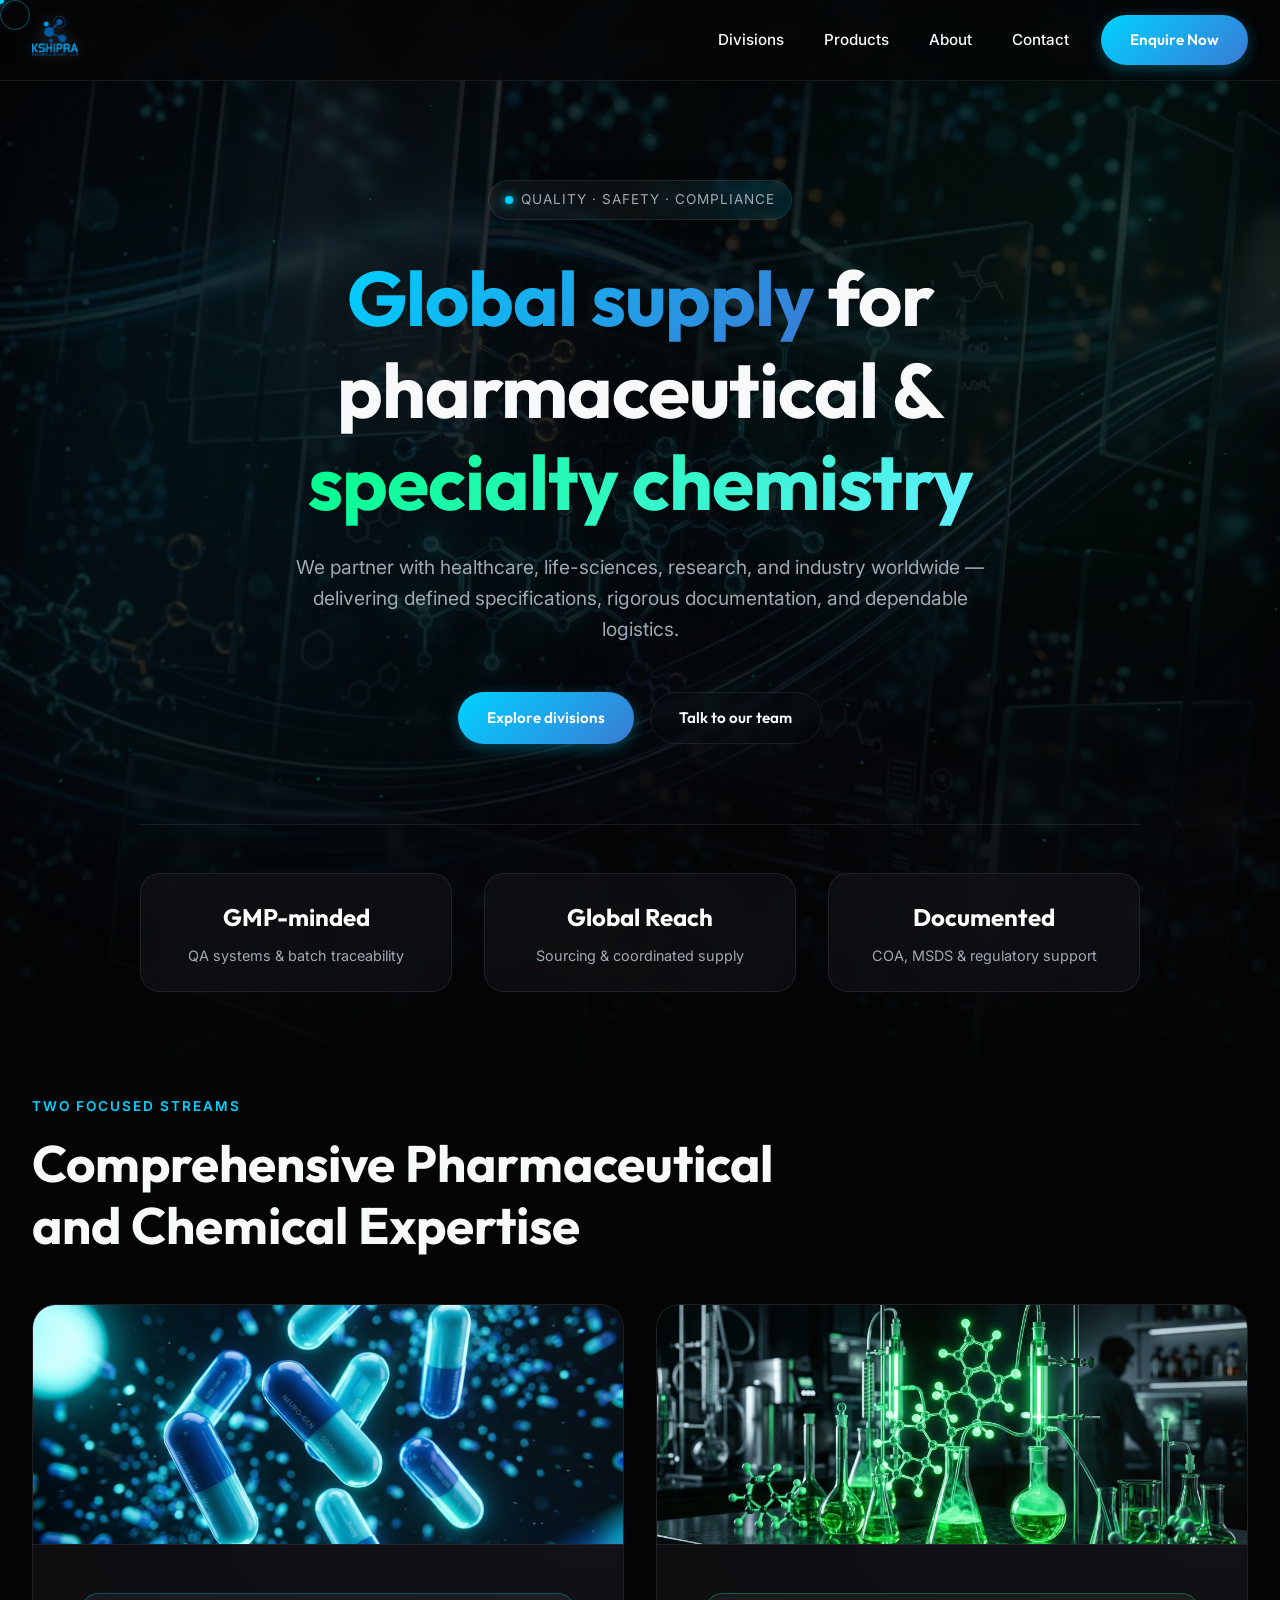
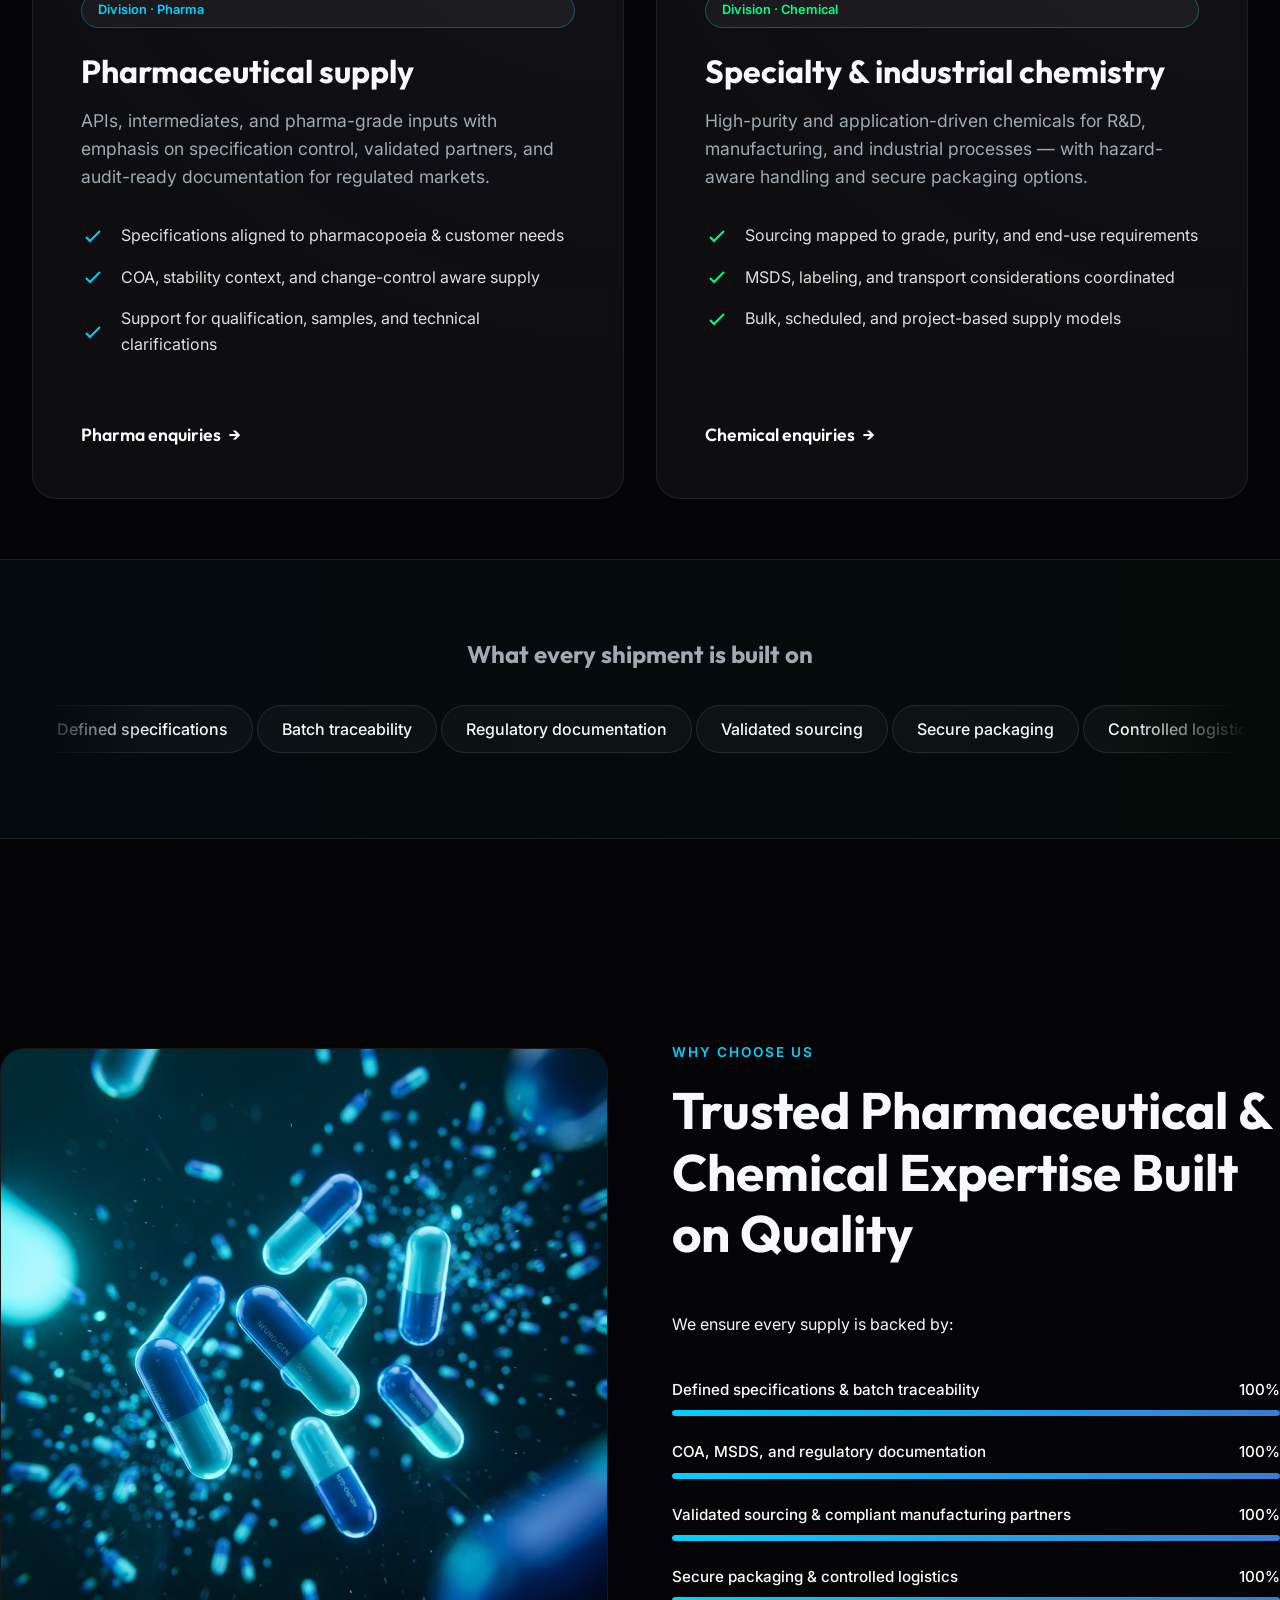
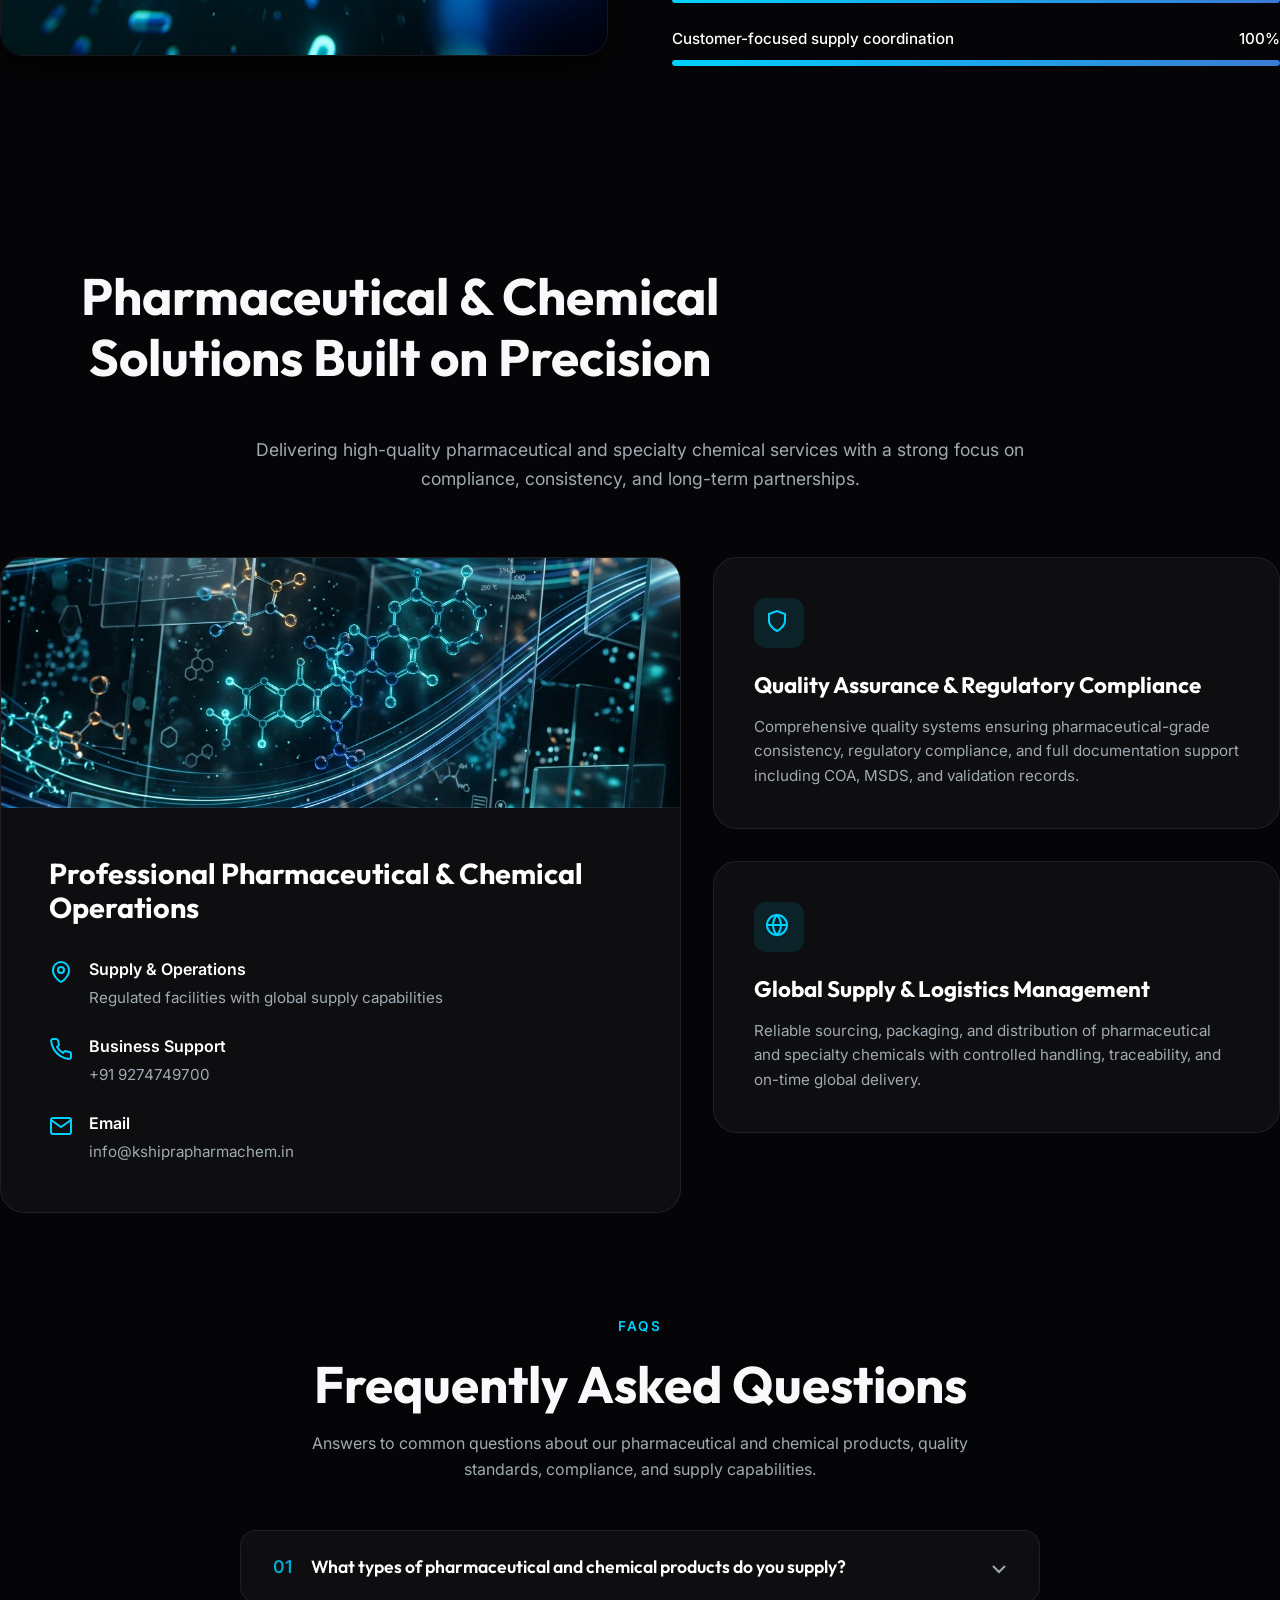
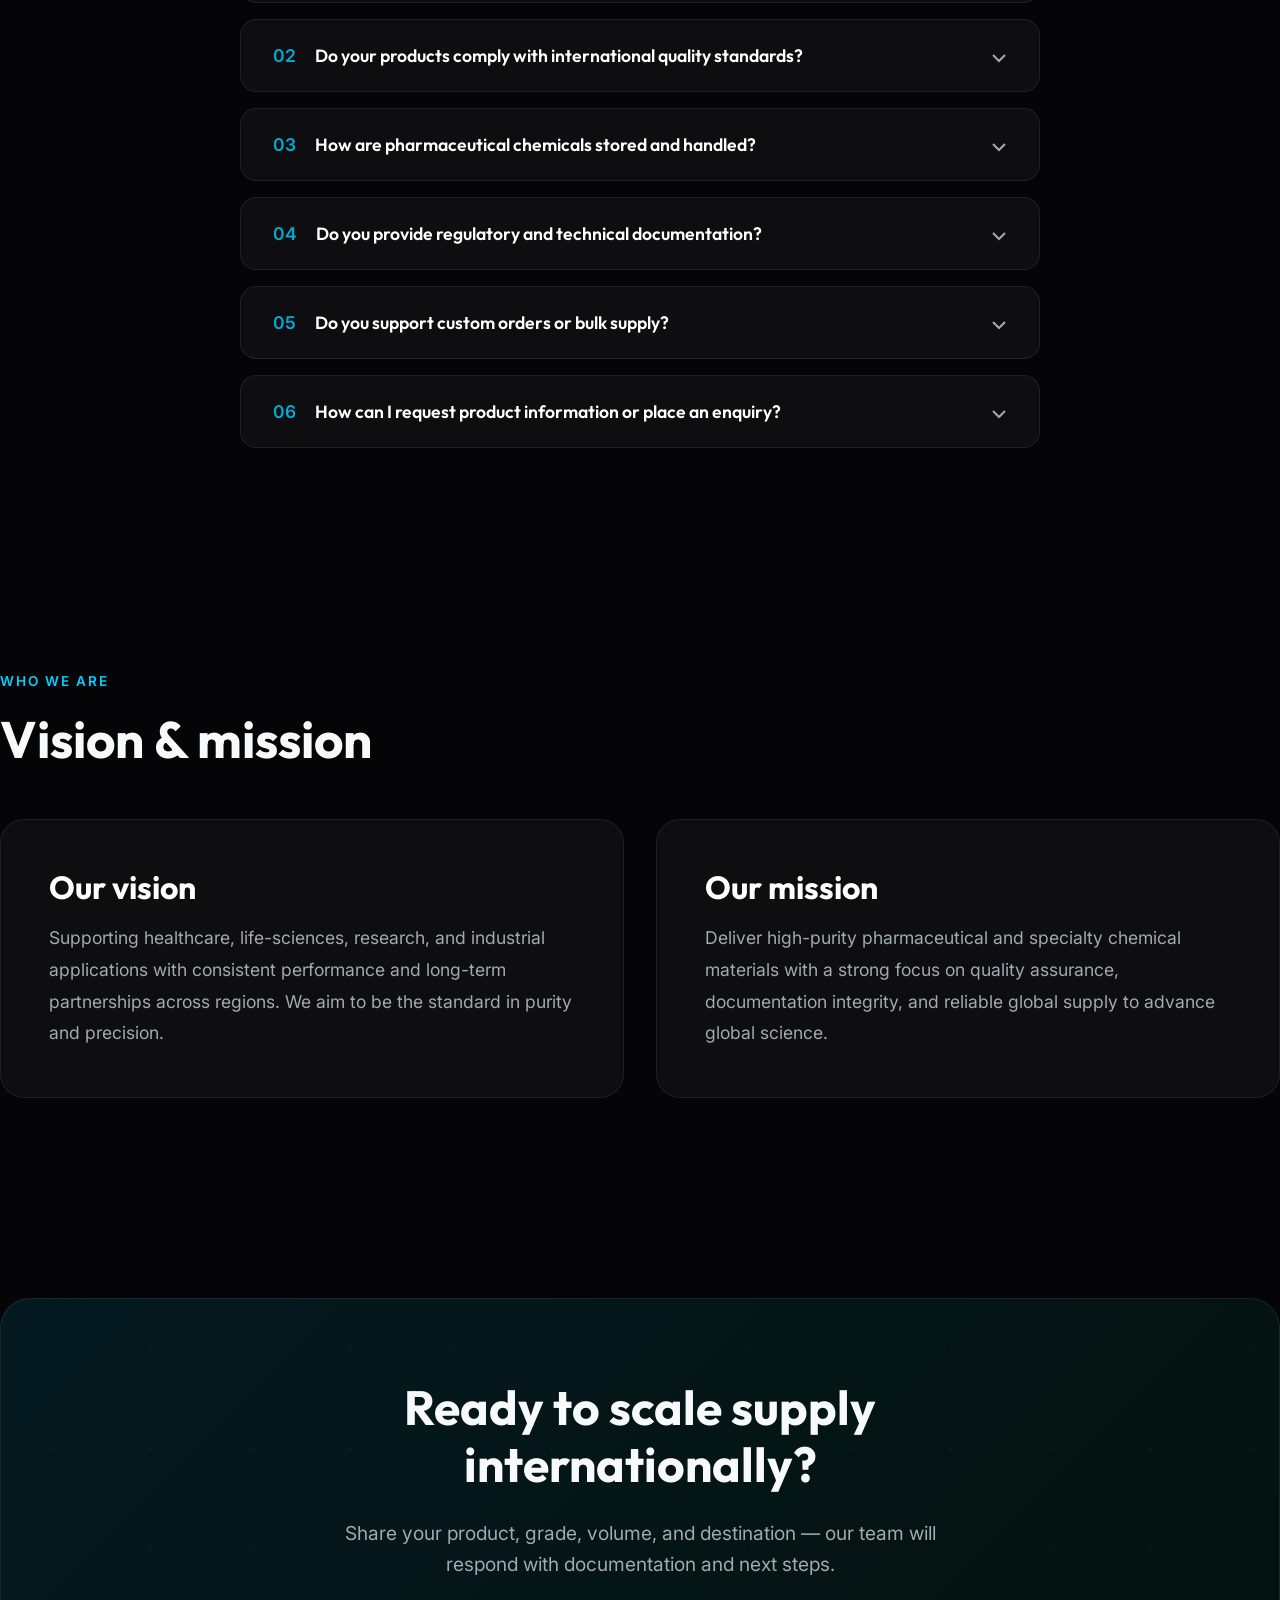
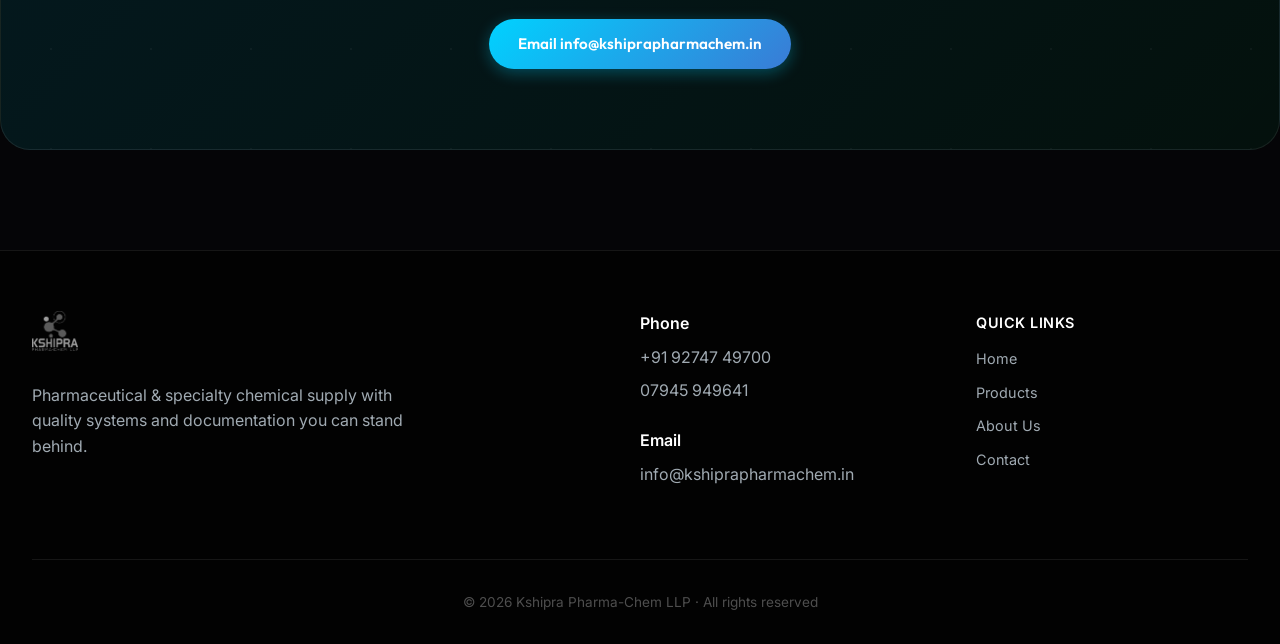
==== commit bf3fcc00: "Build about and contact pages, update nav and footer" ====
--- a/index.html
+++ b/index.html
@@ -37,10 +37,10 @@
           <ul class="nav-list">
             <li><a href="#dual">Divisions</a></li>
             <li><a href="products.html">Products</a></li>
-            <li><a href="#about">About</a></li>
-            <li><a href="#contact">Contact</a></li>
+            <li><a href="about.html">About</a></li>
+            <li><a href="contact.html">Contact</a></li>
           </ul>
-          <a class="btn btn-primary" href="#contact">Enquire Now</a>
+          <a class="btn btn-primary" href="contact.html">Enquire Now</a>
           <button class="menu-toggle" type="button" aria-expanded="false" aria-controls="mobile-nav" aria-label="Open menu">
             <svg width="24" height="24" fill="none" stroke="currentColor" stroke-width="2" aria-hidden="true">
               <path d="M4 6h16M4 12h16M4 18h16" />
@@ -53,8 +53,8 @@
     <div class="mobile-drawer" id="mobile-nav">
       <a href="#dual">Divisions</a>
       <a href="products.html">Products</a>
-      <a href="#about">About</a>
-      <a href="#contact">Contact</a>
+      <a href="about.html">About</a>
+      <a href="contact.html">Contact</a>
     </div>
 
     <main>
@@ -372,13 +372,22 @@
             <img src="Kshipra.png" alt="Kshipra Pharma-Chem LLP" />
             <p>Pharmaceutical &amp; specialty chemical supply with quality systems and documentation you can stand behind.</p>
           </div>
-          <dl class="footer-contact">
-            <dt>Phone</dt>
-            <dd><a href="tel:+919274749700">+91 92747 49700</a></dd>
-            <dd><a href="tel:+917945949641">07945 949641</a></dd>
-            <dt>Email</dt>
-            <dd><a href="mailto:info@kshiprapharmachem.in">info@kshiprapharmachem.in</a></dd>
-          </dl>
+          <div class="footer-links-group">
+            <dl class="footer-contact">
+              <dt>Phone</dt>
+              <dd><a href="tel:+919274749700">+91 92747 49700</a></dd>
+              <dd><a href="tel:+917945949641">07945 949641</a></dd>
+              <dt>Email</dt>
+              <dd><a href="mailto:info@kshiprapharmachem.in">info@kshiprapharmachem.in</a></dd>
+            </dl>
+            <nav class="footer-nav" aria-label="Footer navigation">
+              <dt>Quick Links</dt>
+              <dd><a href="index.html">Home</a></dd>
+              <dd><a href="products.html">Products</a></dd>
+              <dd><a href="about.html">About Us</a></dd>
+              <dd><a href="contact.html">Contact</a></dd>
+            </nav>
+          </div>
         </div>
         <p class="footer-copy">© 2026 Kshipra Pharma-Chem LLP · All rights reserved</p>
       </div>
--- a/css/styles.css
+++ b/css/styles.css
@@ -991,7 +991,7 @@
 
 .footer-grid {
   display: grid;
-  grid-template-columns: 2fr 1fr;
+  grid-template-columns: 2fr 1fr 1fr;
   gap: 4rem;
   margin-bottom: 4rem;
 }
@@ -1040,6 +1040,40 @@
   font-size: 0.85rem;
   padding-top: 2rem;
   border-top: 1px solid var(--border-light);
+}
+
+.footer-links-group {
+  display: contents;
+}
+
+.footer-nav {
+  display: flex;
+  flex-direction: column;
+}
+
+.footer-nav dt {
+  font-weight: 600;
+  color: #fff;
+  margin-bottom: 0.75rem;
+  font-size: 0.9rem;
+  text-transform: uppercase;
+  letter-spacing: 0.5px;
+}
+
+.footer-nav dd {
+  margin-bottom: 0.5rem;
+}
+
+.footer-nav a {
+  color: var(--text-muted);
+  text-decoration: none;
+  font-size: 0.9rem;
+  transition: var(--transition-fast);
+}
+
+.footer-nav a:hover {
+  color: var(--primary);
+  padding-left: 4px;
 }
 
 /* Utilities */
@@ -1890,3 +1924,817 @@
     transition-duration: 0.01ms !important;
   }
 }
+
+/* ============================================
+   ABOUT PAGE
+   ============================================ */
+
+/* Vision / Mission - enhanced on About page */
+.about-vm-section {
+  padding: 80px 0 60px;
+}
+
+/* Core Values Grid */
+.values-section {
+  padding: 100px 0;
+  background: linear-gradient(180deg, transparent 0%, rgba(0,210,255,0.02) 50%, transparent 100%);
+  border-top: 1px solid var(--border-light);
+  border-bottom: 1px solid var(--border-light);
+}
+
+.values-grid {
+  display: grid;
+  grid-template-columns: repeat(2, 1fr);
+  gap: 2rem;
+}
+
+.value-card {
+  background: var(--bg-card);
+  border: 1px solid var(--border-light);
+  border-radius: 24px;
+  padding: 2.5rem;
+  backdrop-filter: blur(10px);
+  transition: var(--transition);
+  position: relative;
+  overflow: hidden;
+}
+
+.value-card::before {
+  content: '';
+  position: absolute;
+  top: 0; left: 0; width: 100%; height: 3px;
+  background: linear-gradient(90deg, var(--primary), var(--accent-chem));
+  opacity: 0;
+  transition: var(--transition);
+}
+
+.value-card:hover {
+  transform: translateY(-6px);
+  border-color: rgba(0, 210, 255, 0.2);
+  box-shadow: 0 20px 40px rgba(0,0,0,0.4);
+}
+
+.value-card:hover::before {
+  opacity: 1;
+}
+
+.value-icon {
+  width: 60px;
+  height: 60px;
+  border-radius: 16px;
+  background: rgba(255, 255, 255, 0.05);
+  border: 1px solid var(--border-light);
+  display: flex;
+  align-items: center;
+  justify-content: center;
+  margin-bottom: 1.5rem;
+  transition: var(--transition);
+}
+
+.value-card:hover .value-icon {
+  background: rgba(0, 210, 255, 0.08);
+  border-color: rgba(0, 210, 255, 0.3);
+}
+
+.value-card h3 {
+  font-size: 1.4rem;
+  margin-bottom: 1rem;
+  color: #fff;
+}
+
+.value-card p {
+  color: var(--text-muted);
+  line-height: 1.8;
+}
+
+/* Stats Strip */
+.stats-strip {
+  padding: 100px 0;
+}
+
+.stats-grid {
+  display: grid;
+  grid-template-columns: repeat(4, 1fr);
+  gap: 2rem;
+}
+
+.stat-item {
+  text-align: center;
+  padding: 2.5rem 2rem;
+  background: var(--bg-card);
+  border: 1px solid var(--border-light);
+  border-radius: 24px;
+  backdrop-filter: blur(10px);
+  transition: var(--transition);
+  position: relative;
+  overflow: hidden;
+}
+
+.stat-item::after {
+  content: '';
+  position: absolute;
+  bottom: 0; left: 50%;
+  transform: translateX(-50%);
+  width: 40%;
+  height: 2px;
+  background: linear-gradient(90deg, var(--primary), var(--accent-chem));
+  border-radius: 2px;
+  opacity: 0;
+  transition: var(--transition);
+}
+
+.stat-item:hover {
+  transform: translateY(-6px);
+  border-color: rgba(0, 210, 255, 0.2);
+  box-shadow: 0 15px 30px rgba(0, 0, 0, 0.4);
+}
+
+.stat-item:hover::after {
+  opacity: 1;
+}
+
+.stat-number {
+  font-family: var(--font-heading);
+  font-size: 3.5rem;
+  font-weight: 800;
+  background: linear-gradient(135deg, #00d2ff, #3a7bd5);
+  -webkit-background-clip: text;
+  -webkit-text-fill-color: transparent;
+  display: inline-block;
+  line-height: 1;
+}
+
+.stat-suffix {
+  font-family: var(--font-heading);
+  font-size: 2rem;
+  font-weight: 700;
+  color: var(--accent-chem);
+  vertical-align: top;
+  margin-top: 0.5rem;
+  display: inline-block;
+}
+
+.stat-label {
+  display: block;
+  font-size: 0.9rem;
+  color: var(--text-muted);
+  margin-top: 0.75rem;
+  line-height: 1.5;
+}
+
+/* Leadership Section */
+.leadership-section {
+  padding: 100px 0;
+}
+
+.leadership-grid {
+  display: grid;
+  grid-template-columns: repeat(2, 1fr);
+  gap: 2rem;
+}
+
+.leader-card {
+  background: var(--bg-card);
+  border: 1px solid var(--border-light);
+  border-radius: 24px;
+  padding: 2.5rem;
+  backdrop-filter: blur(10px);
+  transition: var(--transition);
+  position: relative;
+  overflow: hidden;
+}
+
+.leader-card::before {
+  content: '';
+  position: absolute;
+  top: -80px; right: -80px;
+  width: 200px; height: 200px;
+  border-radius: 50%;
+  background: radial-gradient(circle, rgba(0,210,255,0.05), transparent 70%);
+  pointer-events: none;
+}
+
+.leader-card:hover {
+  transform: translateY(-6px);
+  border-color: rgba(0, 210, 255, 0.2);
+  box-shadow: 0 20px 50px rgba(0,0,0,0.5);
+}
+
+.leader-avatar {
+  width: 64px;
+  height: 64px;
+  border-radius: 50%;
+  background: linear-gradient(135deg, rgba(0,210,255,0.2), rgba(58,123,213,0.3));
+  border: 2px solid rgba(0, 210, 255, 0.4);
+  display: flex;
+  align-items: center;
+  justify-content: center;
+  margin-bottom: 1.25rem;
+  font-family: var(--font-heading);
+  font-weight: 700;
+  font-size: 1.1rem;
+  color: var(--primary);
+  letter-spacing: -0.5px;
+}
+
+.leader-avatar--green {
+  background: linear-gradient(135deg, rgba(0,255,135,0.15), rgba(96,239,255,0.2));
+  border-color: rgba(0, 255, 135, 0.4);
+  color: var(--accent-chem);
+}
+
+.leader-tag {
+  display: inline-block;
+  padding: 0.3rem 0.8rem;
+  border-radius: 20px;
+  font-size: 0.75rem;
+  font-weight: 600;
+  text-transform: uppercase;
+  letter-spacing: 0.5px;
+  background: rgba(0, 210, 255, 0.08);
+  color: var(--primary);
+  border: 1px solid rgba(0, 210, 255, 0.2);
+  margin-bottom: 1rem;
+}
+
+.leader-tag--green {
+  background: rgba(0, 255, 135, 0.08);
+  color: var(--accent-chem);
+  border-color: rgba(0, 255, 135, 0.2);
+}
+
+.leader-name {
+  font-size: 1.5rem;
+  color: #fff;
+  margin-bottom: 0.4rem;
+}
+
+.leader-role {
+  font-size: 0.9rem;
+  color: var(--text-muted);
+  margin-bottom: 1.25rem;
+}
+
+.leader-bio {
+  color: rgba(160, 170, 178, 0.9);
+  font-size: 0.95rem;
+  line-height: 1.8;
+  margin-bottom: 0;
+}
+
+.leader-divider {
+  height: 1px;
+  background: var(--border-light);
+  margin: 1.5rem 0;
+}
+
+.leader-quote {
+  font-style: italic;
+  color: var(--text-muted);
+  font-size: 0.9rem;
+  padding-left: 1rem;
+  border-left: 2px solid var(--primary);
+  line-height: 1.6;
+}
+
+/* Certifications */
+.certs-section {
+  padding: 100px 0;
+  background: linear-gradient(180deg, transparent, rgba(0,255,135,0.02) 50%, transparent);
+  border-top: 1px solid var(--border-light);
+}
+
+.certs-lead {
+  text-align: center;
+  max-width: 720px;
+  margin: 0 auto 3rem;
+  color: var(--text-muted);
+  font-size: 1.1rem;
+  line-height: 1.8;
+}
+
+.certs-grid {
+  display: grid;
+  grid-template-columns: repeat(3, 1fr);
+  gap: 2rem;
+}
+
+.cert-card {
+  background: var(--bg-card);
+  border: 1px solid var(--border-light);
+  border-radius: 24px;
+  padding: 2.5rem;
+  text-align: center;
+  backdrop-filter: blur(10px);
+  transition: var(--transition);
+}
+
+.cert-card:hover {
+  transform: translateY(-8px);
+  border-color: rgba(0, 210, 255, 0.2);
+  box-shadow: 0 20px 40px rgba(0, 0, 0, 0.5);
+}
+
+.cert-badge {
+  width: 90px;
+  height: 90px;
+  border-radius: 50%;
+  background: rgba(255, 255, 255, 0.03);
+  border: 1px solid var(--border-light);
+  display: flex;
+  align-items: center;
+  justify-content: center;
+  margin: 0 auto 1.5rem;
+  transition: var(--transition);
+}
+
+.cert-card:hover .cert-badge {
+  background: rgba(0, 210, 255, 0.06);
+  border-color: rgba(0, 210, 255, 0.3);
+}
+
+.cert-card h3 {
+  font-size: 1.4rem;
+  margin-bottom: 0.4rem;
+  color: #fff;
+}
+
+.cert-card p {
+  font-size: 0.85rem;
+  color: var(--primary);
+  font-weight: 600;
+  text-transform: uppercase;
+  letter-spacing: 1px;
+  margin-bottom: 1rem;
+}
+
+.cert-desc {
+  font-size: 0.9rem;
+  color: var(--text-muted);
+  line-height: 1.7;
+}
+
+/* ============================================
+   CONTACT PAGE
+   ============================================ */
+
+.contact-main {
+  padding: 60px 0 100px;
+}
+
+.contact-layout {
+  display: grid;
+  grid-template-columns: 380px 1fr;
+  gap: 2.5rem;
+  align-items: start;
+}
+
+/* Info Cards */
+.contact-info {
+  display: flex;
+  flex-direction: column;
+  gap: 1.25rem;
+}
+
+.contact-info-card {
+  background: var(--bg-card);
+  border: 1px solid var(--border-light);
+  border-radius: 20px;
+  padding: 1.5rem 1.75rem;
+  display: flex;
+  align-items: flex-start;
+  gap: 1.25rem;
+  backdrop-filter: blur(10px);
+  transition: var(--transition);
+}
+
+.contact-info-card:hover {
+  border-color: rgba(0, 210, 255, 0.2);
+  transform: translateX(4px);
+}
+
+.contact-info-icon {
+  width: 50px;
+  height: 50px;
+  border-radius: 12px;
+  background: rgba(255, 255, 255, 0.04);
+  border: 1px solid var(--border-light);
+  display: flex;
+  align-items: center;
+  justify-content: center;
+  flex-shrink: 0;
+  transition: var(--transition);
+}
+
+.contact-info-card:hover .contact-info-icon {
+  background: rgba(0, 210, 255, 0.07);
+  border-color: rgba(0, 210, 255, 0.3);
+}
+
+.contact-info-card h3 {
+  font-size: 0.85rem;
+  text-transform: uppercase;
+  letter-spacing: 1px;
+  color: var(--text-muted);
+  font-weight: 600;
+  margin-bottom: 0.5rem;
+}
+
+.contact-info-card a,
+.contact-info-card p {
+  display: block;
+  color: #fff;
+  text-decoration: none;
+  font-size: 0.95rem;
+  line-height: 1.6;
+  transition: var(--transition-fast);
+}
+
+.contact-info-card a:hover {
+  color: var(--primary);
+}
+
+/* Quick Links */
+.contact-quick-links {
+  background: var(--bg-card);
+  border: 1px solid var(--border-light);
+  border-radius: 20px;
+  padding: 1.75rem;
+  backdrop-filter: blur(10px);
+}
+
+.contact-quick-btn {
+  display: flex;
+  align-items: center;
+  gap: 0.75rem;
+  padding: 0.85rem 1rem;
+  border-radius: 10px;
+  color: var(--text-main);
+  text-decoration: none;
+  font-size: 0.9rem;
+  font-weight: 500;
+  transition: var(--transition-fast);
+  border: 1px solid transparent;
+  margin-bottom: 0.5rem;
+}
+
+.contact-quick-btn:last-child {
+  margin-bottom: 0;
+}
+
+.contact-quick-btn:hover {
+  background: rgba(255, 255, 255, 0.05);
+  border-color: var(--border-light);
+}
+
+.contact-quick-btn__dot {
+  width: 8px;
+  height: 8px;
+  border-radius: 50%;
+  flex-shrink: 0;
+}
+
+.contact-quick-btn__dot--pharma {
+  background: var(--primary);
+  box-shadow: 0 0 8px var(--primary);
+}
+
+.contact-quick-btn__dot--chem {
+  background: var(--accent-chem);
+  box-shadow: 0 0 8px var(--accent-chem);
+}
+
+/* Contact Form Card */
+.contact-form-wrapper {
+  position: sticky;
+  top: 100px;
+}
+
+.contact-form-card {
+  background: var(--bg-card);
+  border: 1px solid var(--border-light);
+  border-radius: 28px;
+  padding: 3rem;
+  backdrop-filter: blur(12px);
+  box-shadow: 0 20px 60px rgba(0, 0, 0, 0.3);
+}
+
+.contact-form-header {
+  margin-bottom: 2.5rem;
+}
+
+.contact-form-header h2 {
+  font-size: 2rem;
+  margin-bottom: 0.75rem;
+  font-size: clamp(1.5rem, 3vw, 2rem);
+}
+
+.contact-form-header p {
+  color: var(--text-muted);
+  font-size: 0.95rem;
+  line-height: 1.7;
+}
+
+.contact-form {
+  display: flex;
+  flex-direction: column;
+  gap: 1.25rem;
+}
+
+.form-row {
+  display: grid;
+  grid-template-columns: 1fr 1fr;
+  gap: 1.25rem;
+}
+
+.form-group {
+  display: flex;
+  flex-direction: column;
+  gap: 0.5rem;
+}
+
+.form-group--full {
+  grid-column: 1 / -1;
+}
+
+.form-group label {
+  font-size: 0.85rem;
+  font-weight: 600;
+  color: var(--text-muted);
+  text-transform: uppercase;
+  letter-spacing: 0.5px;
+}
+
+.form-group label span {
+  color: var(--primary);
+}
+
+.form-group input,
+.form-group select,
+.form-group textarea {
+  background: rgba(0, 0, 0, 0.3);
+  border: 1px solid var(--border-light);
+  border-radius: 12px;
+  padding: 1rem 1.2rem;
+  color: #fff;
+  font-family: var(--font-body);
+  font-size: 0.95rem;
+  transition: var(--transition);
+  width: 100%;
+  appearance: none;
+  -webkit-appearance: none;
+}
+
+.form-group input::placeholder,
+.form-group textarea::placeholder {
+  color: rgba(160, 170, 178, 0.5);
+}
+
+.form-group input:focus,
+.form-group select:focus,
+.form-group textarea:focus {
+  outline: none;
+  border-color: var(--primary);
+  box-shadow: 0 0 0 3px rgba(0, 210, 255, 0.1);
+  background: rgba(0, 210, 255, 0.03);
+}
+
+.form-group input.is-error,
+.form-group select.is-error,
+.form-group textarea.is-error {
+  border-color: rgba(255, 80, 80, 0.6);
+  box-shadow: 0 0 0 3px rgba(255, 80, 80, 0.1);
+}
+
+.form-group textarea {
+  resize: vertical;
+  min-height: 120px;
+}
+
+.form-select-wrapper {
+  position: relative;
+}
+
+.form-select-wrapper select {
+  padding-right: 3rem;
+  cursor: pointer;
+}
+
+.form-select-arrow {
+  position: absolute;
+  right: 1.2rem;
+  top: 50%;
+  transform: translateY(-50%);
+  color: var(--text-muted);
+  pointer-events: none;
+}
+
+.form-check {
+  display: flex;
+  align-items: flex-start;
+  gap: 0.75rem;
+}
+
+.form-check input[type="checkbox"] {
+  width: 18px;
+  height: 18px;
+  min-width: 18px;
+  border-radius: 4px;
+  background: rgba(0,0,0,0.4);
+  border: 1px solid var(--border-light);
+  padding: 0;
+  cursor: pointer;
+  accent-color: var(--primary);
+  margin-top: 2px;
+}
+
+.form-check label {
+  font-size: 0.85rem;
+  color: var(--text-muted);
+  line-height: 1.6;
+  cursor: pointer;
+  text-transform: none;
+  letter-spacing: 0;
+  font-weight: 400;
+}
+
+.form-check.is-error label {
+  color: rgba(255, 100, 100, 0.9);
+}
+
+.contact-submit {
+  width: 100%;
+  gap: 0.75rem;
+  font-size: 1rem;
+  padding: 1rem;
+}
+
+.contact-submit:disabled {
+  opacity: 0.6;
+  cursor: not-allowed;
+  transform: none !important;
+}
+
+.form-note {
+  text-align: center;
+  font-size: 0.82rem;
+  color: rgba(160, 170, 178, 0.6);
+  line-height: 1.6;
+  margin-top: -0.5rem;
+}
+
+/* Form Success */
+.form-success {
+  text-align: center;
+  padding: 3rem 2rem;
+}
+
+.form-success-icon {
+  margin: 0 auto 1.5rem;
+  width: 80px;
+  height: 80px;
+  border-radius: 50%;
+  background: rgba(0, 255, 135, 0.08);
+  border: 1px solid rgba(0, 255, 135, 0.2);
+  display: flex;
+  align-items: center;
+  justify-content: center;
+}
+
+.form-success h3 {
+  font-size: 1.8rem;
+  margin-bottom: 1rem;
+  color: #fff;
+}
+
+.form-success p {
+  color: var(--text-muted);
+  font-size: 1rem;
+  line-height: 1.8;
+  max-width: 400px;
+  margin: 0 auto;
+}
+
+/* Map Section */
+.map-section {
+  padding: 60px 0 100px;
+}
+
+.map-wrapper {
+  border-radius: 24px;
+  overflow: hidden;
+  border: 1px solid var(--border-light);
+  position: relative;
+  box-shadow: 0 20px 50px rgba(0, 0, 0, 0.4);
+}
+
+.map-wrapper iframe {
+  display: block;
+  filter: grayscale(80%) invert(92%) hue-rotate(180deg);
+  opacity: 0.85;
+  transition: var(--transition);
+}
+
+.map-wrapper:hover iframe {
+  filter: grayscale(60%) invert(92%) hue-rotate(180deg);
+  opacity: 1;
+}
+
+.map-overlay-card {
+  position: absolute;
+  bottom: 1.5rem;
+  left: 1.5rem;
+  background: rgba(5, 5, 7, 0.92);
+  backdrop-filter: blur(16px);
+  border: 1px solid var(--border-light);
+  border-radius: 16px;
+  padding: 1.25rem 1.5rem;
+  display: flex;
+  align-items: center;
+  gap: 1rem;
+  min-width: 260px;
+}
+
+.map-overlay-icon {
+  width: 42px;
+  height: 42px;
+  border-radius: 10px;
+  background: rgba(0, 210, 255, 0.08);
+  border: 1px solid rgba(0, 210, 255, 0.2);
+  display: flex;
+  align-items: center;
+  justify-content: center;
+  flex-shrink: 0;
+}
+
+.map-overlay-card > div {
+  display: flex;
+  flex-direction: column;
+}
+
+.map-overlay-card strong {
+  color: #fff;
+  font-size: 0.95rem;
+  margin-bottom: 0.25rem;
+}
+
+.map-overlay-card span {
+  color: var(--text-muted);
+  font-size: 0.82rem;
+  margin-bottom: 0.5rem;
+}
+
+.map-directions {
+  color: var(--primary);
+  text-decoration: none;
+  font-size: 0.82rem;
+  font-weight: 600;
+  transition: var(--transition-fast);
+}
+
+.map-directions:hover {
+  text-decoration: underline;
+}
+
+/* ============================================
+   RESPONSIVE — About & Contact
+   ============================================ */
+@media (max-width: 1024px) {
+  .contact-layout {
+    grid-template-columns: 1fr;
+  }
+  .contact-form-wrapper {
+    position: static;
+  }
+  .stats-grid {
+    grid-template-columns: repeat(2, 1fr);
+  }
+}
+
+@media (max-width: 768px) {
+  .values-grid,
+  .leadership-grid,
+  .certs-grid {
+    grid-template-columns: 1fr;
+  }
+  .stats-grid {
+    grid-template-columns: 1fr 1fr;
+    gap: 1.25rem;
+  }
+  .form-row {
+    grid-template-columns: 1fr;
+  }
+  .contact-form-card {
+    padding: 2rem 1.5rem;
+  }
+}
+
+@media (max-width: 480px) {
+  .stats-grid {
+    grid-template-columns: 1fr;
+  }
+  .stat-number {
+    font-size: 2.5rem;
+  }
+}
+
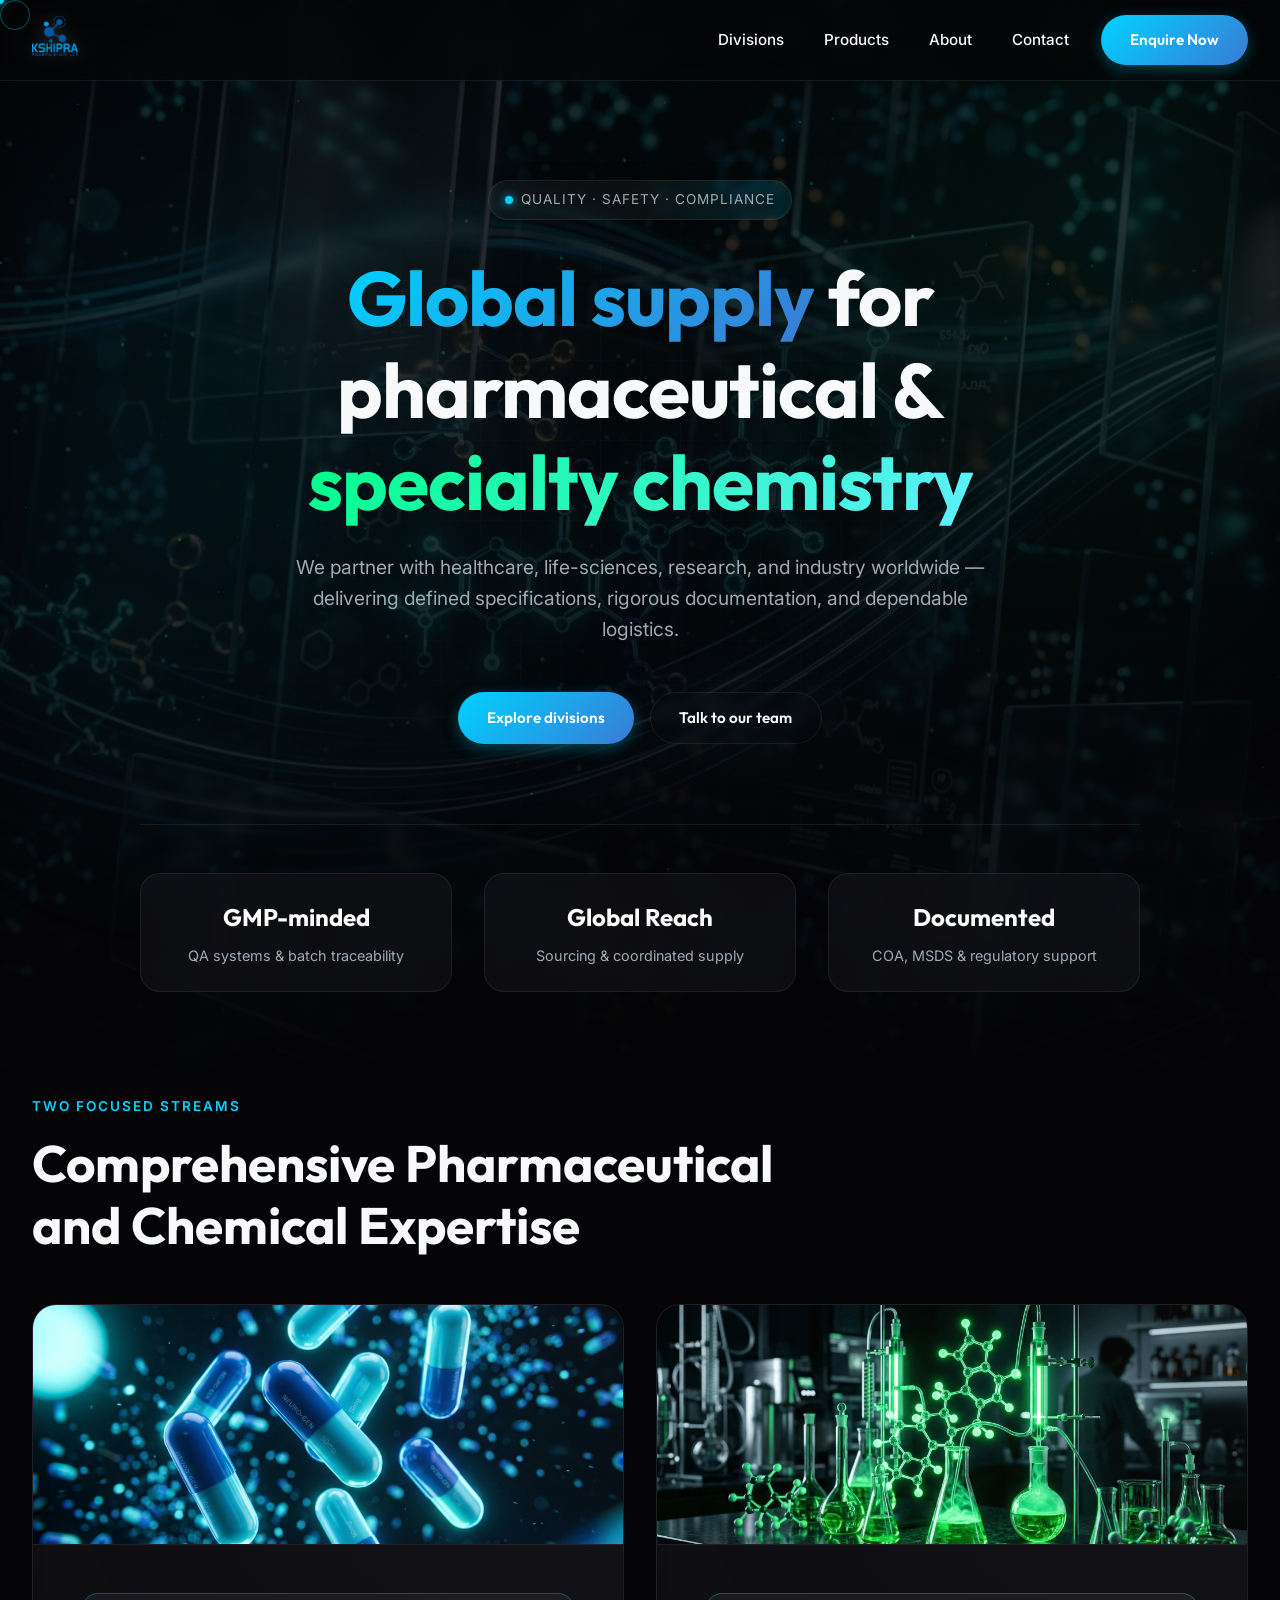
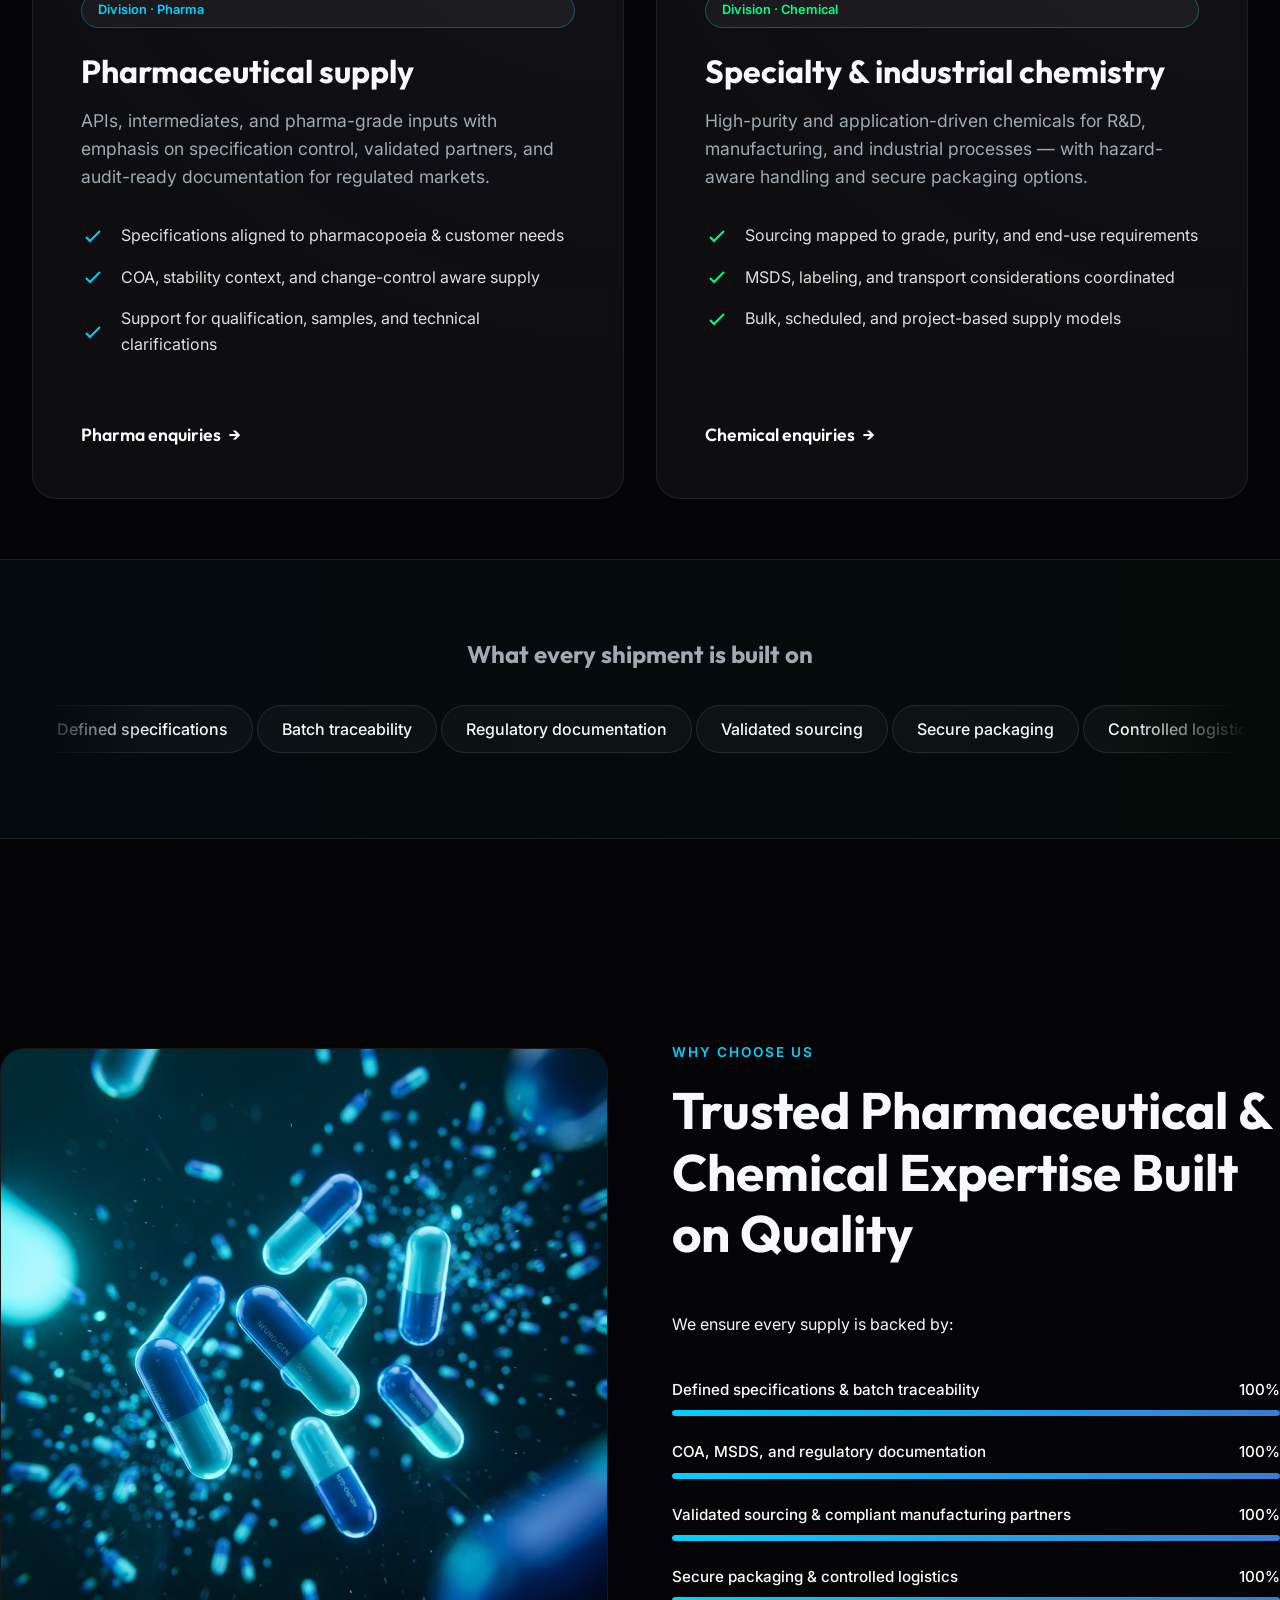
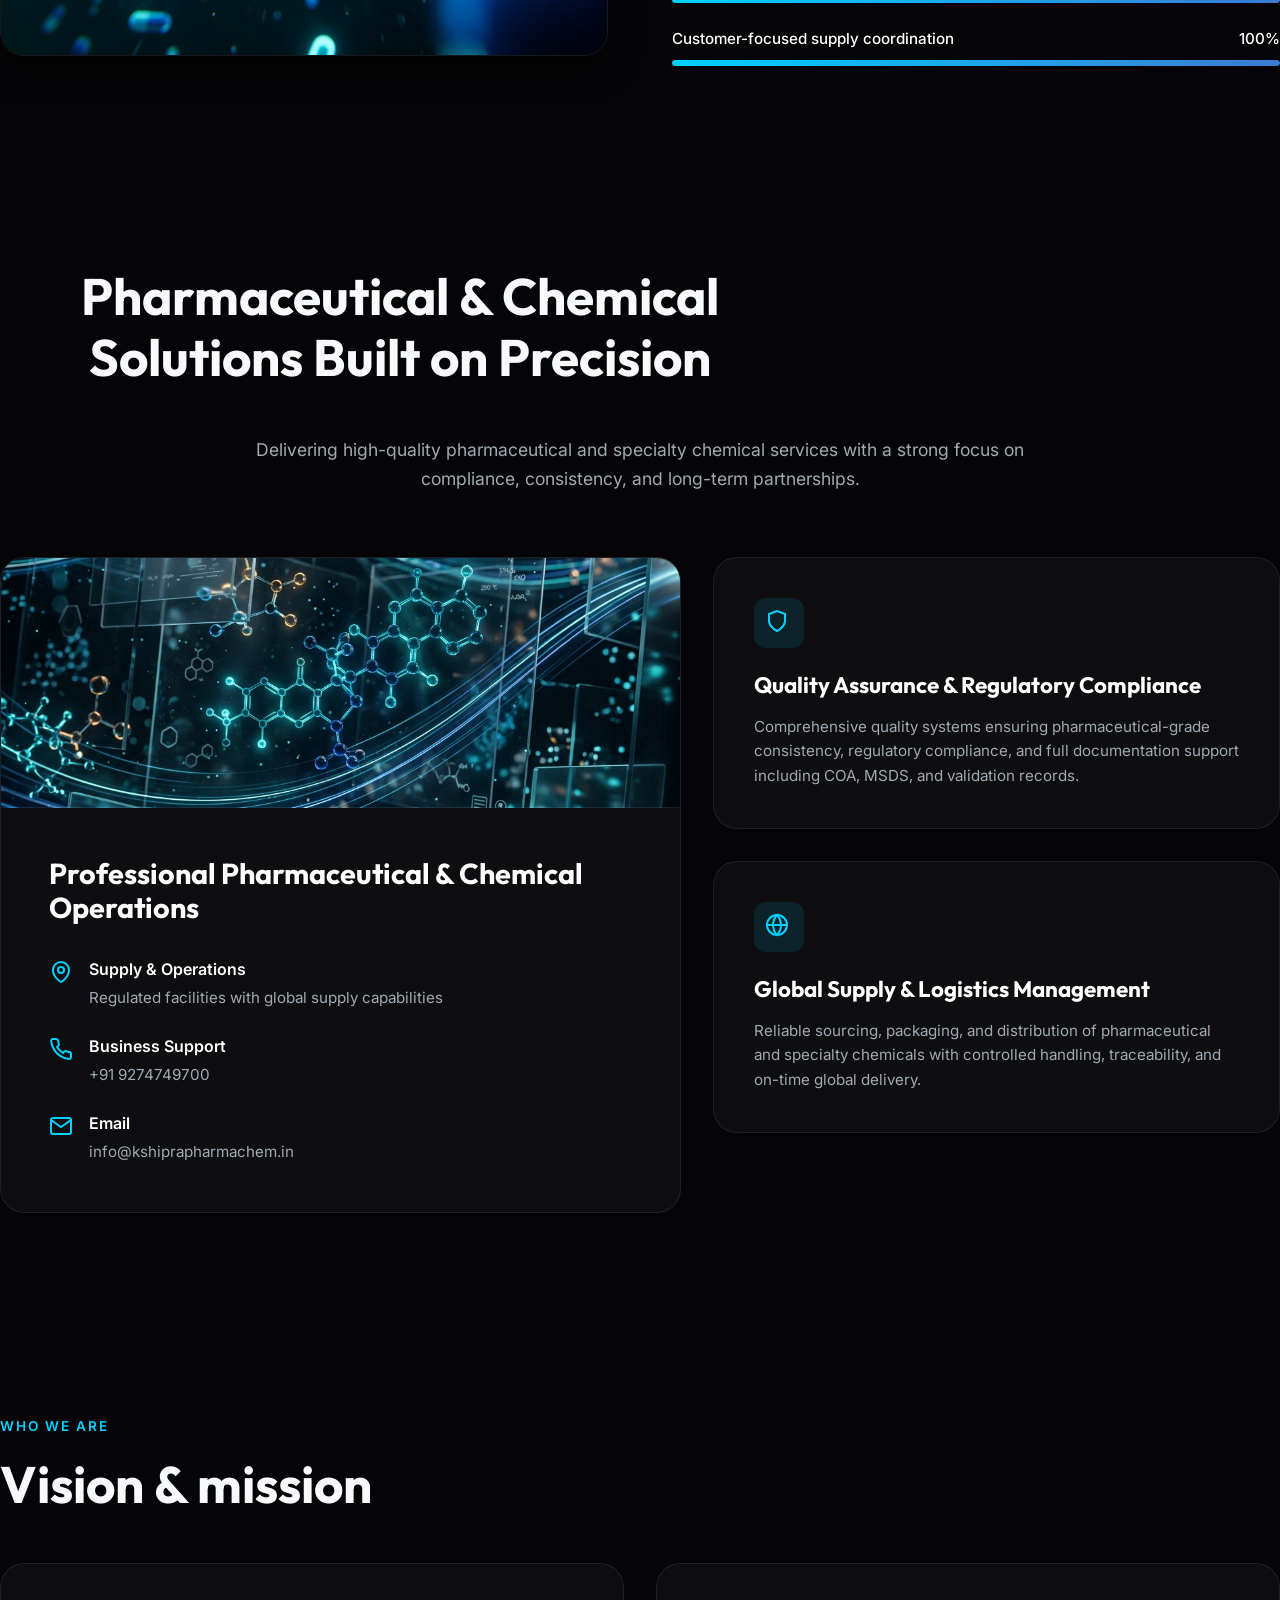
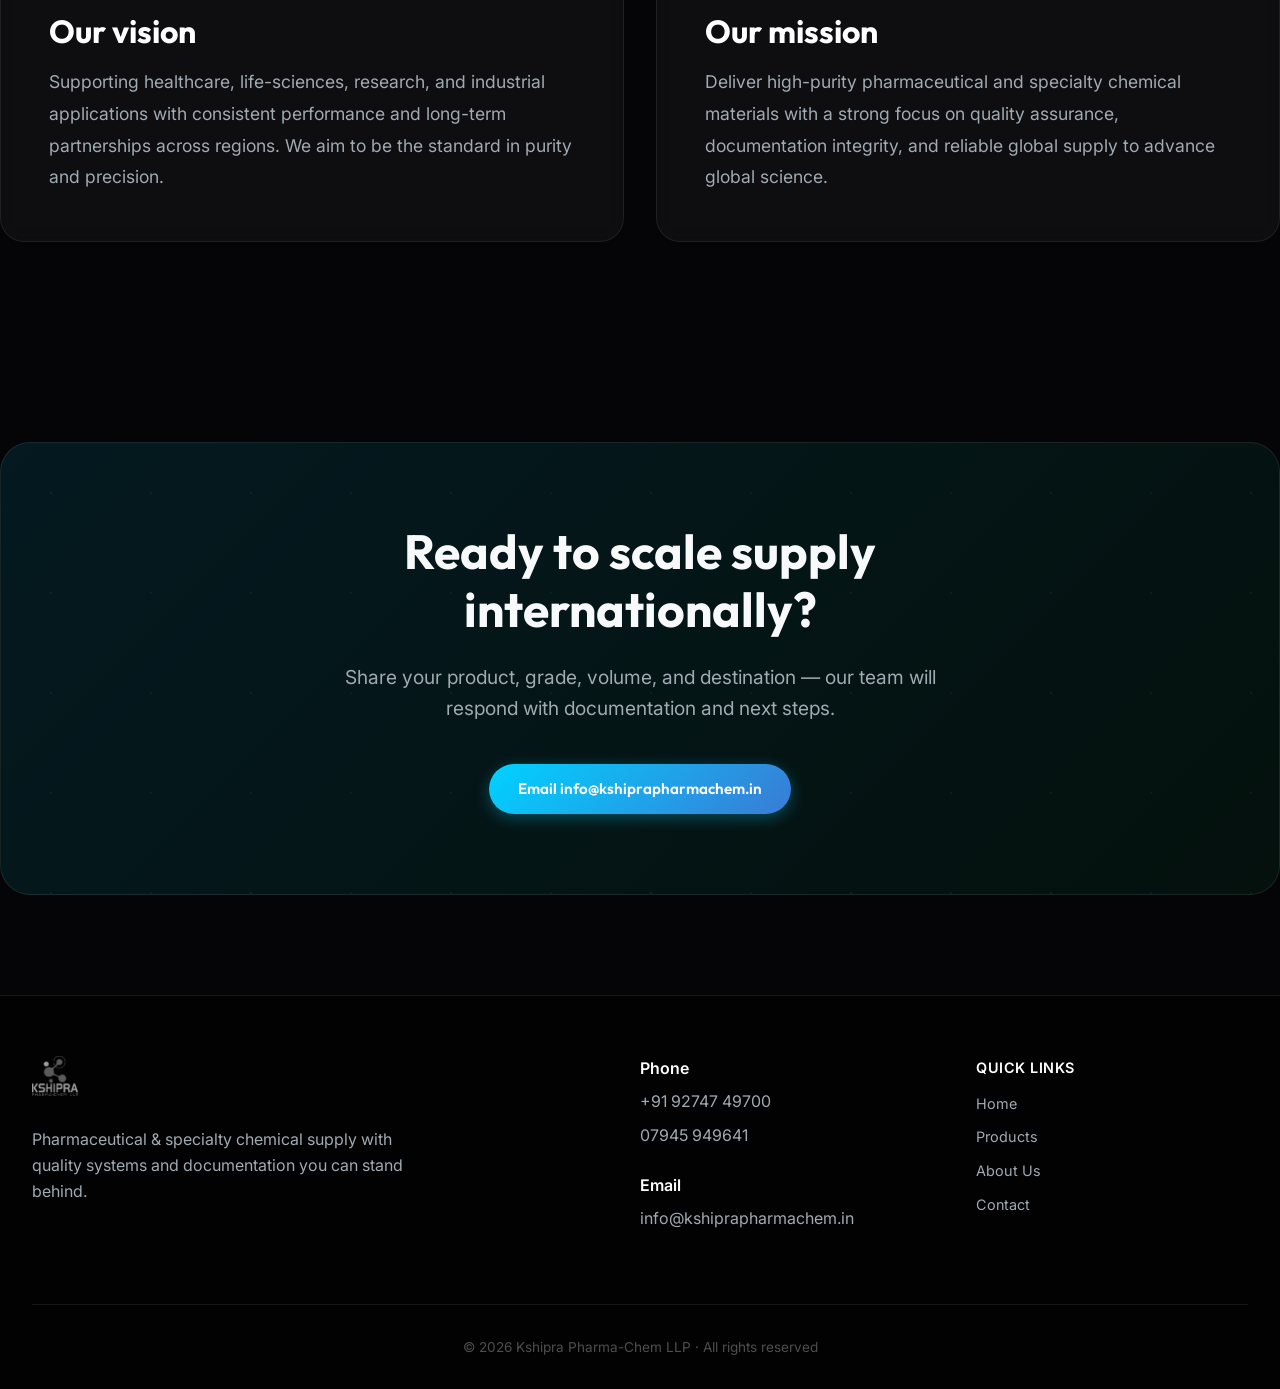
==== commit aceb98d7: "Move FAQs from Home page to Contact page" ====
--- a/index.html
+++ b/index.html
@@ -271,69 +271,7 @@
         </div>
       </section>
 
-      <section class="faqs-block container reveal" id="faqs">
-        <div class="text-center" style="margin-bottom: 3rem;">
-          <p class="section-label" style="text-align: center;">FAQs</p>
-          <h2 style="margin: 0 auto; text-align: center;">Frequently Asked Questions</h2>
-          <p class="faqs-lead" style="text-align: center; max-width: 700px; margin: 1rem auto 0; color: var(--text-muted);">Answers to common questions about our pharmaceutical and chemical products, quality standards, compliance, and supply capabilities.</p>
-        </div>
-        <div class="accordion">
-          <div class="accordion-item">
-            <button class="accordion-trigger" aria-expanded="false">
-              <span class="accordion-title"><span>01</span> What types of pharmaceutical and chemical products do you supply?</span>
-              <svg class="accordion-icon" width="20" height="20" fill="none" stroke="currentColor" stroke-width="2"><path d="M6 9l6 6 6-6"/></svg>
-            </button>
-            <div class="accordion-content" hidden>
-              <p>We supply pharmaceutical-grade chemicals, APIs, intermediates, and specialty chemicals used across healthcare, life sciences, and industrial applications. Product availability may vary by regulatory and market requirements.</p>
-            </div>
-          </div>
-          <div class="accordion-item">
-            <button class="accordion-trigger" aria-expanded="false">
-              <span class="accordion-title"><span>02</span> Do your products comply with international quality standards?</span>
-              <svg class="accordion-icon" width="20" height="20" fill="none" stroke="currentColor" stroke-width="2"><path d="M6 9l6 6 6-6"/></svg>
-            </button>
-            <div class="accordion-content" hidden>
-              <p>Yes, our pharmaceutical division focuses on compendial compliance (USP, EP, BP) and strict QA parameters, backed by rigorous supplier validation and proper documentation.</p>
-            </div>
-          </div>
-          <div class="accordion-item">
-            <button class="accordion-trigger" aria-expanded="false">
-              <span class="accordion-title"><span>03</span> How are pharmaceutical chemicals stored and handled?</span>
-              <svg class="accordion-icon" width="20" height="20" fill="none" stroke="currentColor" stroke-width="2"><path d="M6 9l6 6 6-6"/></svg>
-            </button>
-            <div class="accordion-content" hidden>
-              <p>All materials are handled under GMP-aligned conditions with temperature controls where applicable, ensuring product integrity from sourcing to final delivery.</p>
-            </div>
-          </div>
-          <div class="accordion-item">
-            <button class="accordion-trigger" aria-expanded="false">
-              <span class="accordion-title"><span>04</span> Do you provide regulatory and technical documentation?</span>
-              <svg class="accordion-icon" width="20" height="20" fill="none" stroke="currentColor" stroke-width="2"><path d="M6 9l6 6 6-6"/></svg>
-            </button>
-            <div class="accordion-content" hidden>
-              <p>Absolutely. We provide full documentation including COAs, MSDS, TSE/BSE statements, and regulatory support necessary for compliance and seamless filing.</p>
-            </div>
-          </div>
-          <div class="accordion-item">
-            <button class="accordion-trigger" aria-expanded="false">
-              <span class="accordion-title"><span>05</span> Do you support custom orders or bulk supply?</span>
-              <svg class="accordion-icon" width="20" height="20" fill="none" stroke="currentColor" stroke-width="2"><path d="M6 9l6 6 6-6"/></svg>
-            </button>
-            <div class="accordion-content" hidden>
-              <p>Yes, we cater to varying scale requirements, from laboratory/R&amp;D quantities to commercial bulk supply, adapting our logistics to fit your schedule.</p>
-            </div>
-          </div>
-          <div class="accordion-item">
-            <button class="accordion-trigger" aria-expanded="false">
-              <span class="accordion-title"><span>06</span> How can I request product information or place an enquiry?</span>
-              <svg class="accordion-icon" width="20" height="20" fill="none" stroke="currentColor" stroke-width="2"><path d="M6 9l6 6 6-6"/></svg>
-            </button>
-            <div class="accordion-content" hidden>
-              <p>You can use the contact form on this website, email us directly with your specifications and target quantities, or call our support lines.</p>
-            </div>
-          </div>
-        </div>
-      </section>
+
 
       <section class="about-block container reveal" id="about">
         <p class="section-label">Who we are</p>
--- a/css/styles.css
+++ b/css/styles.css
@@ -2485,6 +2485,11 @@
   -webkit-appearance: none;
 }
 
+.form-group option {
+  background-color: #0d1117;
+  color: #fff;
+}
+
 .form-group input::placeholder,
 .form-group textarea::placeholder {
   color: rgba(160, 170, 178, 0.5);
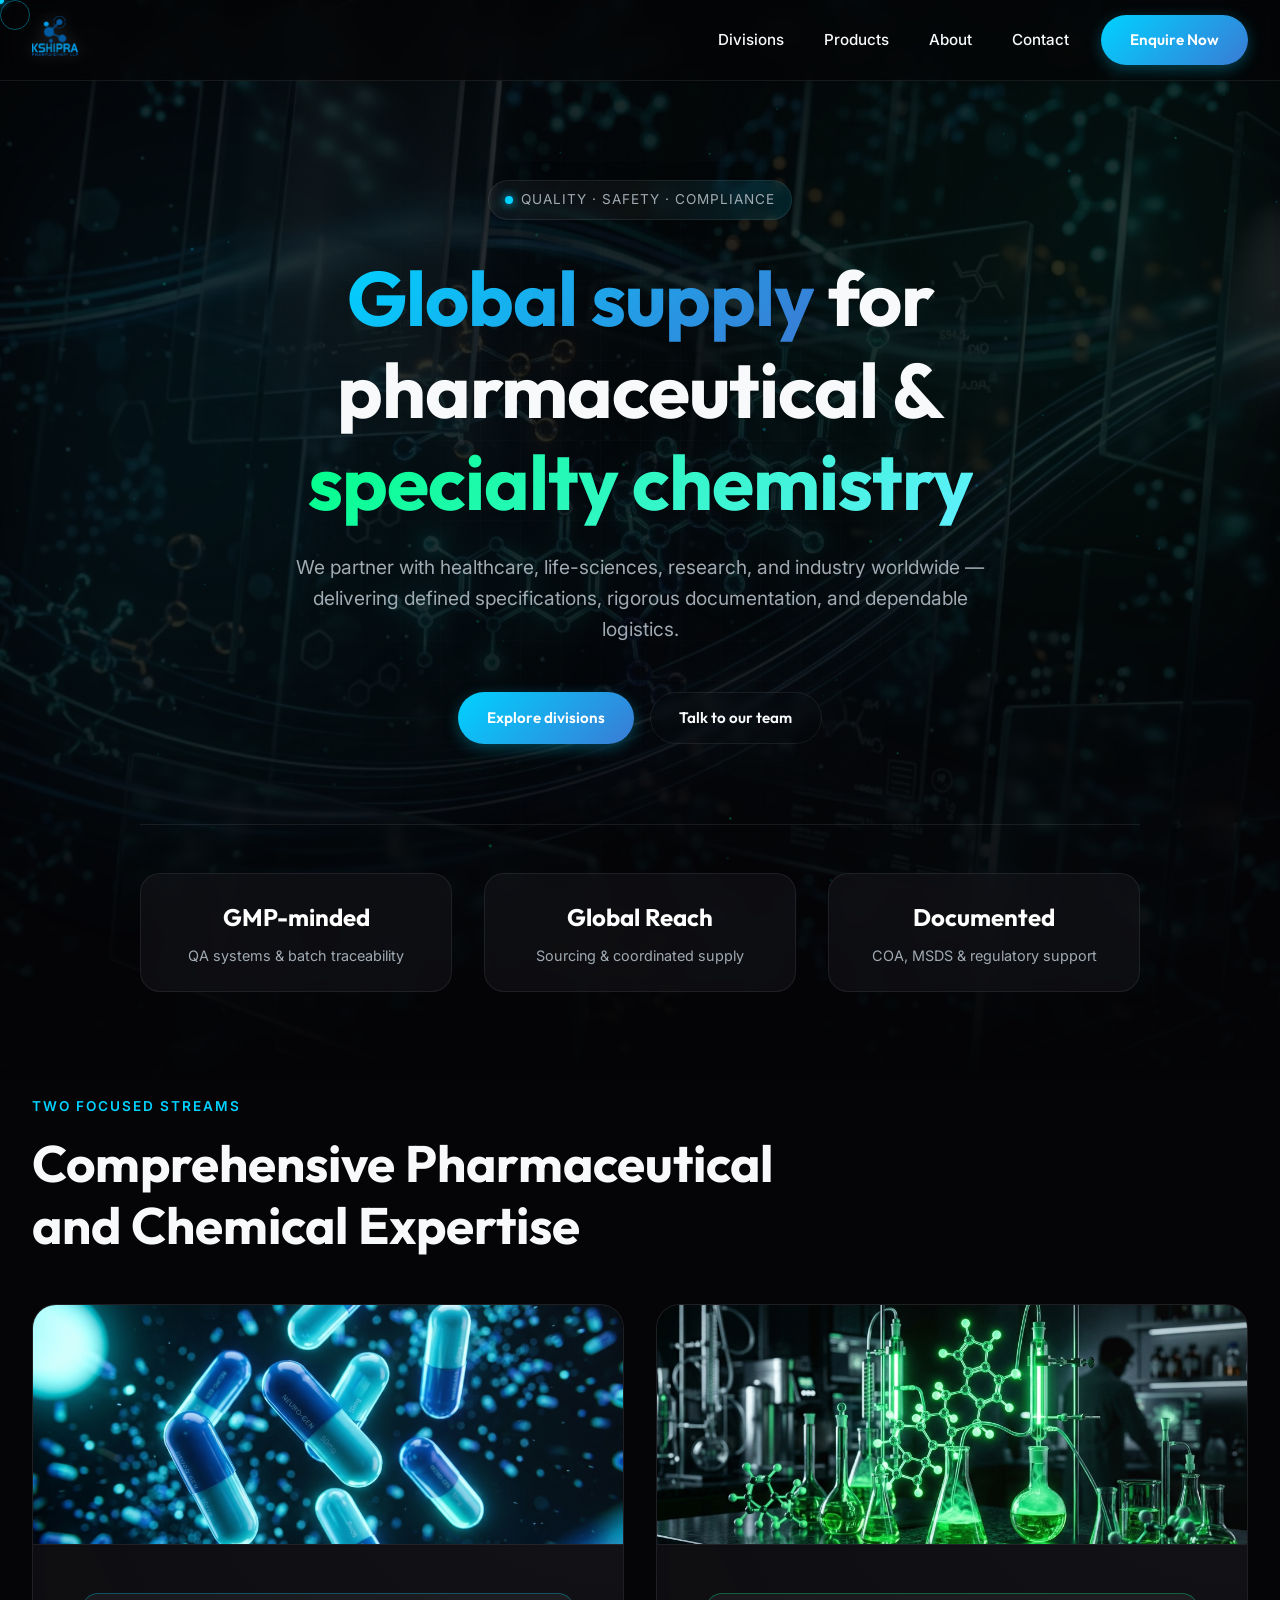
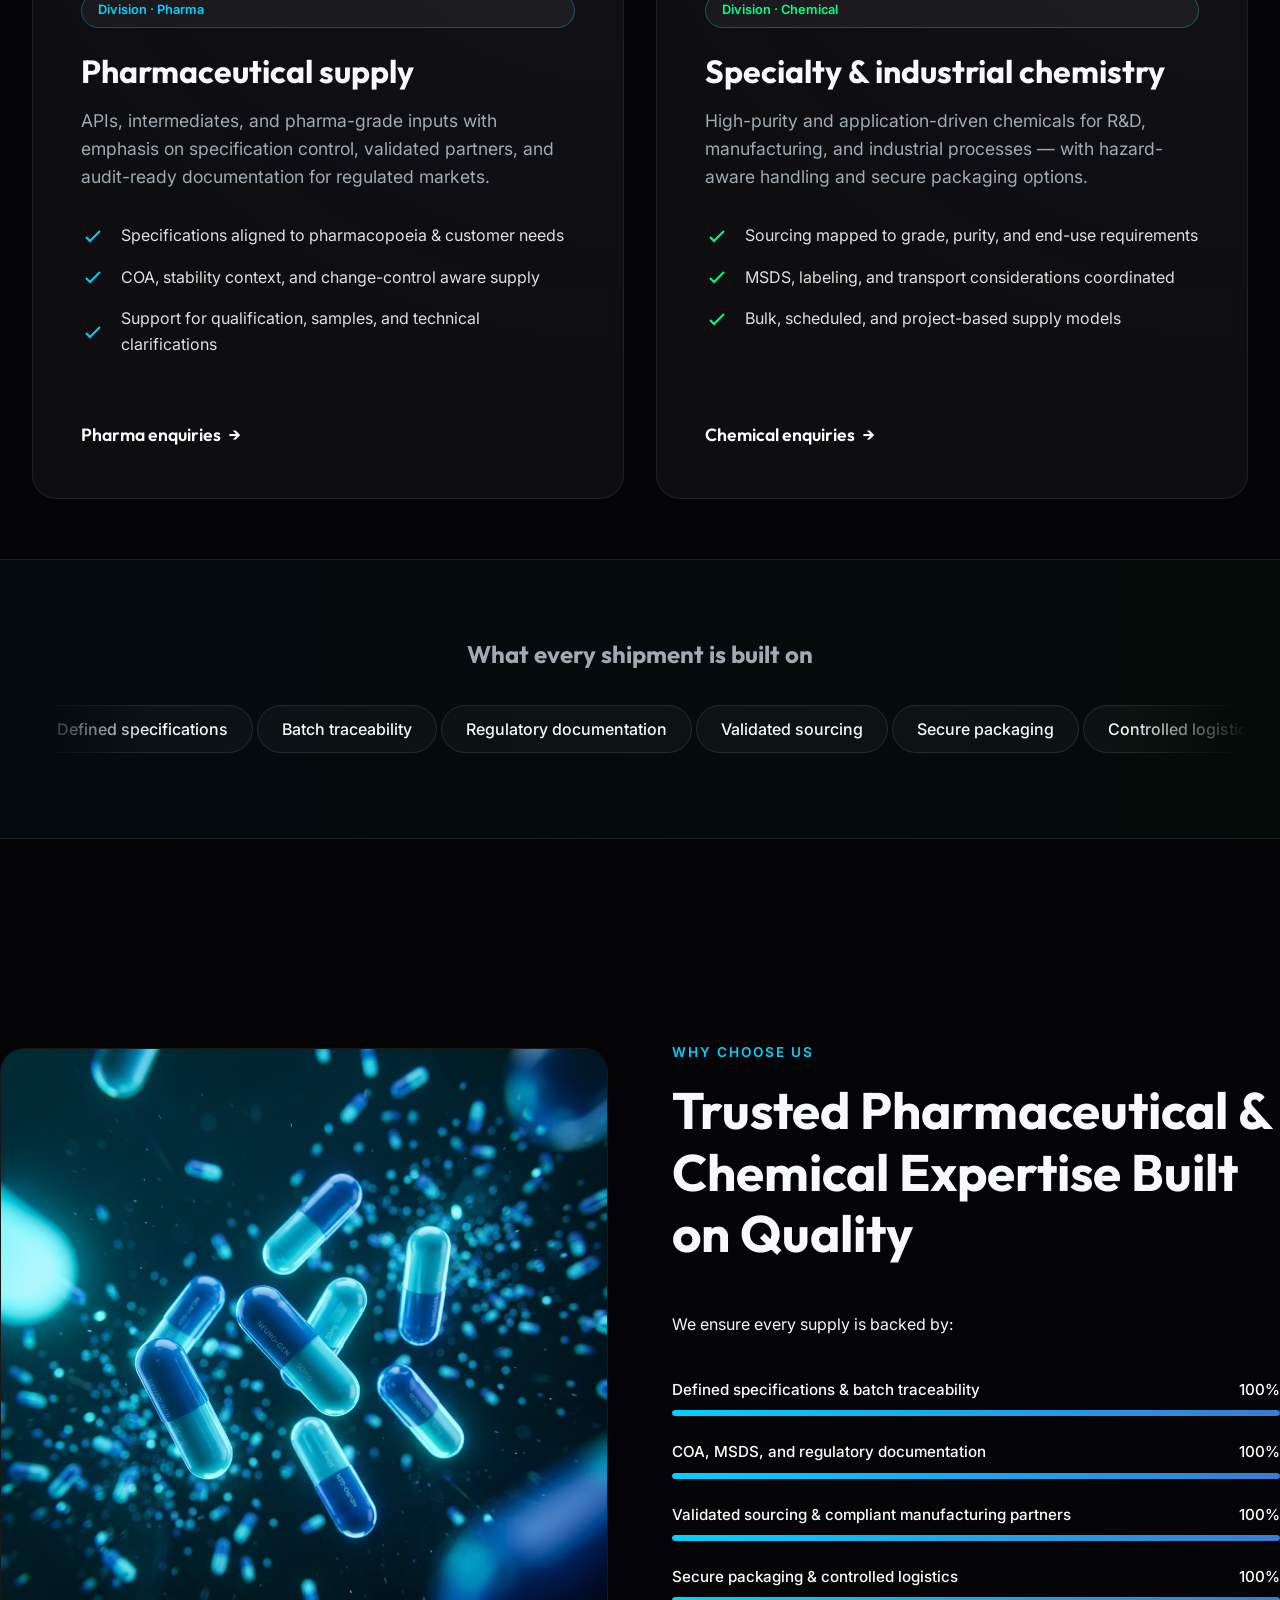
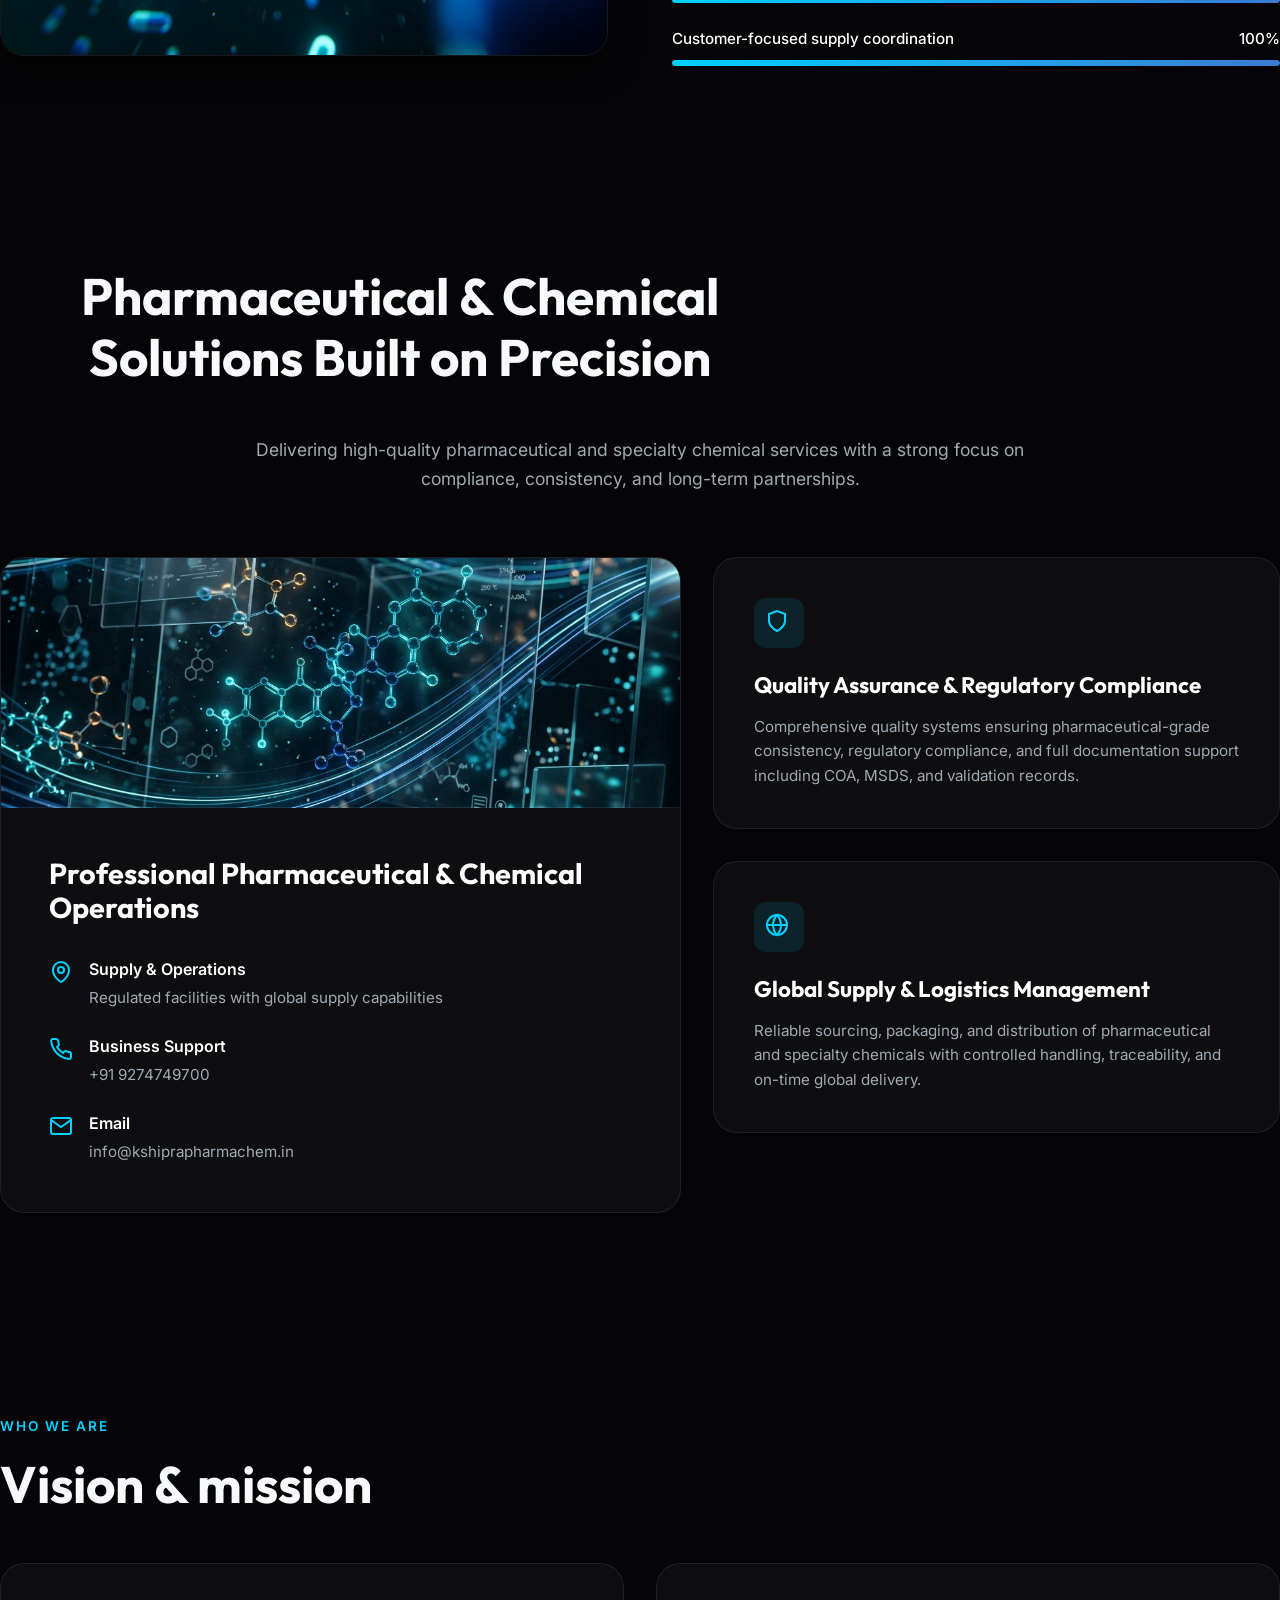
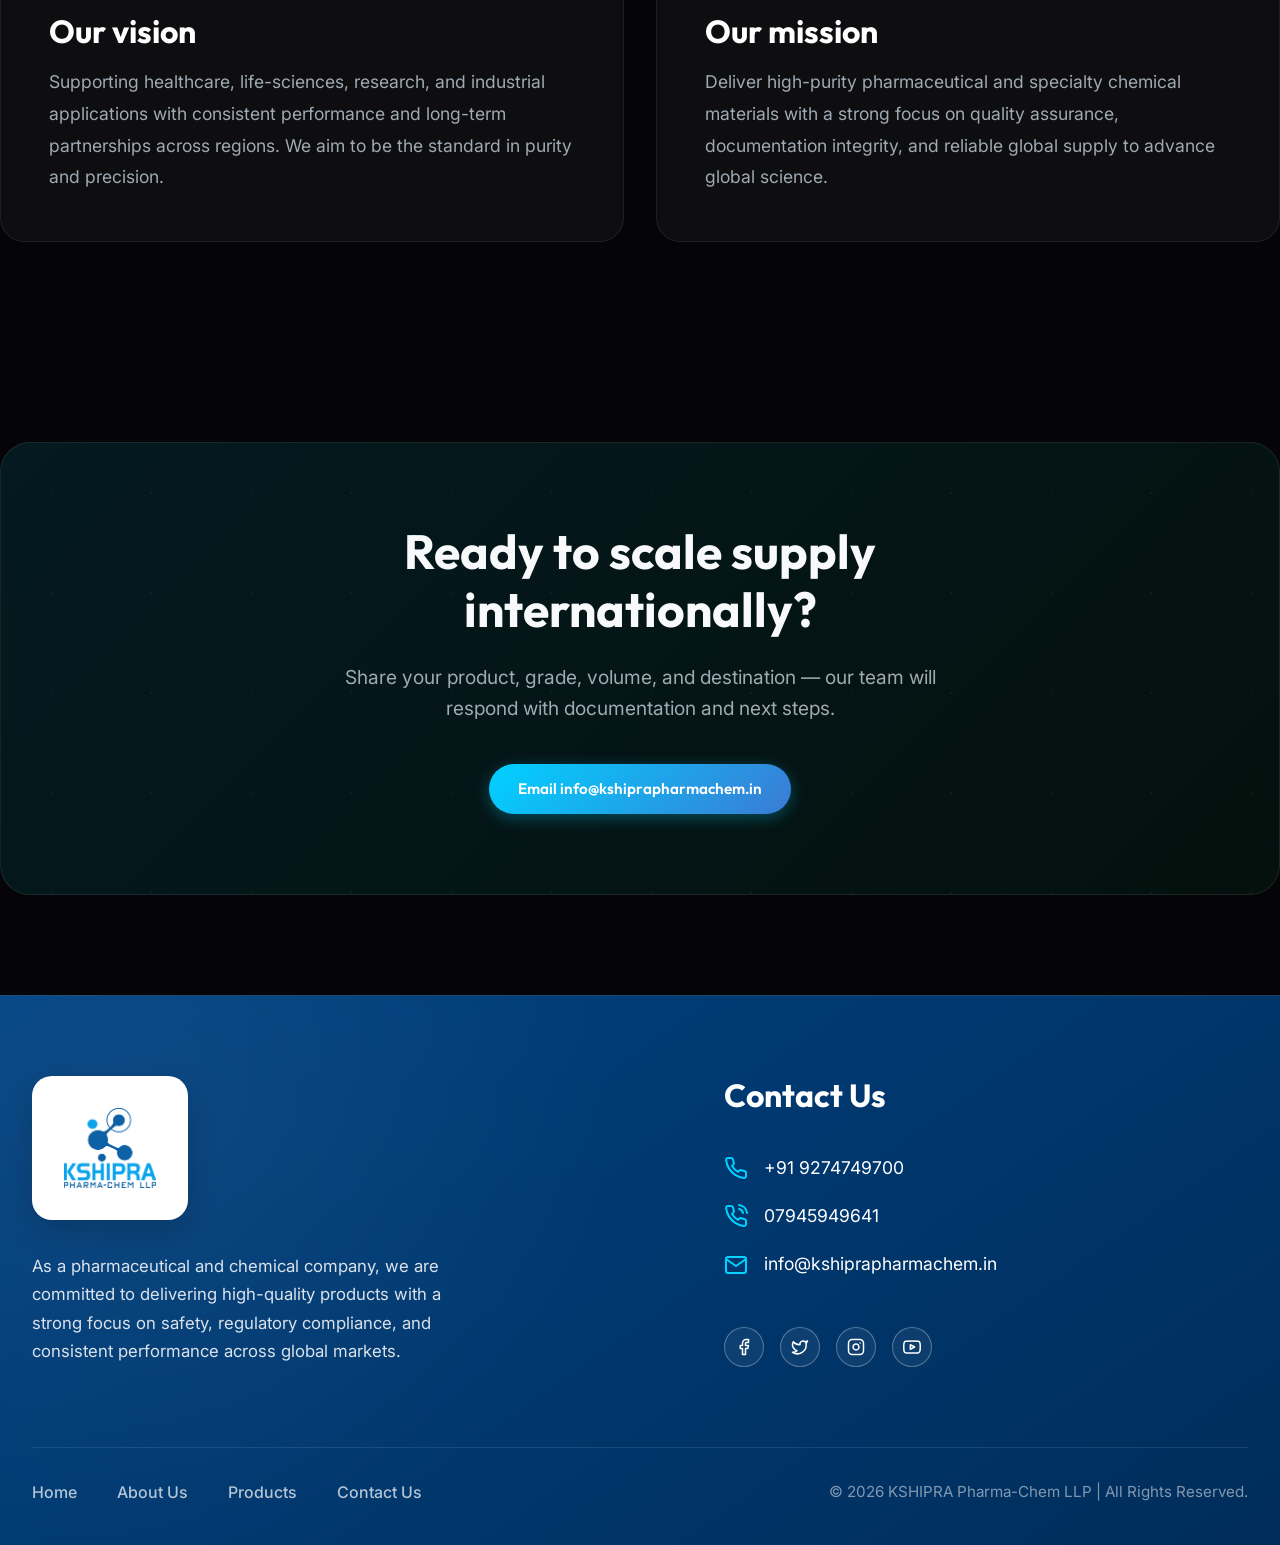
==== commit b26d0554: "Redesign footer with original site content and premium aesthetics" ====
--- a/index.html
+++ b/index.html
@@ -305,29 +305,56 @@
 
     <footer class="site-footer">
       <div class="container">
-        <div class="footer-grid">
+        <div class="footer-main">
           <div class="footer-brand">
-            <img src="Kshipra.png" alt="Kshipra Pharma-Chem LLP" />
-            <p>Pharmaceutical &amp; specialty chemical supply with quality systems and documentation you can stand behind.</p>
-          </div>
-          <div class="footer-links-group">
-            <dl class="footer-contact">
-              <dt>Phone</dt>
-              <dd><a href="tel:+919274749700">+91 92747 49700</a></dd>
-              <dd><a href="tel:+917945949641">07945 949641</a></dd>
-              <dt>Email</dt>
-              <dd><a href="mailto:info@kshiprapharmachem.in">info@kshiprapharmachem.in</a></dd>
-            </dl>
-            <nav class="footer-nav" aria-label="Footer navigation">
-              <dt>Quick Links</dt>
-              <dd><a href="index.html">Home</a></dd>
-              <dd><a href="products.html">Products</a></dd>
-              <dd><a href="about.html">About Us</a></dd>
-              <dd><a href="contact.html">Contact</a></dd>
-            </nav>
-          </div>
-        </div>
-        <p class="footer-copy">© 2026 Kshipra Pharma-Chem LLP · All rights reserved</p>
+            <div class="footer-logo-box">
+              <img src="Kshipra.png" alt="Kshipra Pharma-Chem LLP" />
+            </div>
+            <p>
+              As a pharmaceutical and chemical company, we are committed to delivering high-quality products with a strong focus on safety, regulatory compliance, and consistent performance across global markets.
+            </p>
+          </div>
+          <div class="footer-contact-info">
+            <h3>Contact Us</h3>
+            <div class="contact-list">
+              <a href="tel:+919274749700" class="contact-item">
+                <svg width="24" height="24" viewBox="0 0 24 24" fill="none" stroke="currentColor" stroke-width="2" stroke-linecap="round" stroke-linejoin="round"><path d="M22 16.92v3a2 2 0 0 1-2.18 2 19.79 19.79 0 0 1-8.63-3.07 19.5 19.5 0 0 1-6-6 19.79 19.79 0 0 1-3.07-8.67A2 2 0 0 1 4.11 2h3a2 2 0 0 1 2 1.72 12.84 12.84 0 0 0 .7 2.81 2 2 0 0 1-.45 2.11L8.09 9.91a16 16 0 0 0 6 6l1.27-1.27a2 2 0 0 1 2.11-.45 12.84 12.84 0 0 0 2.81.7A2 2 0 0 1 22 16.92z"></path></svg>
+                +91 9274749700
+              </a>
+              <a href="tel:07945949641" class="contact-item">
+                <svg width="24" height="24" viewBox="0 0 24 24" fill="none" stroke="currentColor" stroke-width="2" stroke-linecap="round" stroke-linejoin="round"><path d="M15.05 5A5 5 0 0 1 19 8.95M15.05 1A9 9 0 0 1 23 8.94m-1 7.98v3a2 2 0 0 1-2.18 2 19.79 19.79 0 0 1-8.63-3.07 19.5 19.5 0 0 1-6-6 19.79 19.79 0 0 1-3.07-8.67A2 2 0 0 1 4.11 2h3a2 2 0 0 1 2 1.72 12.84 12.84 0 0 0 .7 2.81 2 2 0 0 1-.45 2.11L8.09 9.91a16 16 0 0 0 6 6l1.27-1.27a2 2 0 0 1 2.11-.45 12.84 12.84 0 0 0 2.81.7A2 2 0 0 1 22 16.92z"></path></svg>
+                07945949641
+              </a>
+              <a href="mailto:info@kshiprapharmachem.in" class="contact-item">
+                <svg width="24" height="24" viewBox="0 0 24 24" fill="none" stroke="currentColor" stroke-width="2" stroke-linecap="round" stroke-linejoin="round"><path d="M4 4h16c1.1 0 2 .9 2 2v12c0 1.1-.9 2-2 2H4c-1.1 0-2-.9-2-2V6c0-1.1.9-2 2-2z"></path><polyline points="22,6 12,13 2,6"></polyline></svg>
+                info@kshiprapharmachem.in
+              </a>
+            </div>
+            <div class="footer-socials">
+              <a href="#" class="social-link" aria-label="Facebook">
+                <svg width="24" height="24" viewBox="0 0 24 24" fill="none" stroke="currentColor" stroke-width="2" stroke-linecap="round" stroke-linejoin="round"><path d="M18 2h-3a5 5 0 0 0-5 5v3H7v4h3v8h4v-8h3l1-4h-4V7a1 1 0 0 1 1-1h3z"></path></svg>
+              </a>
+              <a href="#" class="social-link" aria-label="Twitter">
+                <svg width="24" height="24" viewBox="0 0 24 24" fill="none" stroke="currentColor" stroke-width="2" stroke-linecap="round" stroke-linejoin="round"><path d="M22 4s-.7 2.1-2 3.4c1.6 10-9.4 17.3-18 11.6 2.2.1 4.4-.6 6-2C3 15.5.5 9.6 3 5c2.2 2.6 5.6 4.1 9 4-.9-4.2 4-6.6 7-3.8 1.1 0 3-1.2 3-1.2z"></path></svg>
+              </a>
+              <a href="#" class="social-link" aria-label="Instagram">
+                <svg width="24" height="24" viewBox="0 0 24 24" fill="none" stroke="currentColor" stroke-width="2" stroke-linecap="round" stroke-linejoin="round"><rect x="2" y="2" width="20" height="20" rx="5" ry="5"></rect><path d="M16 11.37A4 4 0 1 1 12.63 8 4 4 0 0 1 16 11.37z"></path><line x1="17.5" y1="6.5" x2="17.51" y2="6.5"></line></svg>
+              </a>
+              <a href="#" class="social-link" aria-label="YouTube">
+                <svg width="24" height="24" viewBox="0 0 24 24" fill="none" stroke="currentColor" stroke-width="2" stroke-linecap="round" stroke-linejoin="round"><path d="M22.54 6.42a2.78 2.78 0 0 0-1.94-2C18.88 4 12 4 12 4s-6.88 0-8.6.42a2.78 2.78 0 0 0-1.94 2C1 8.11 1 12 1 12s0 3.89.46 5.58a2.78 2.78 0 0 0 1.94 2c1.72.42 8.6.42 8.6.42s6.88 0 8.6-.42a2.78 2.78 0 0 0 1.94-2C23 15.89 23 12 23 12s0-3.89-.46-5.58z"></path><polygon points="9.75 15.02 15.5 12 9.75 8.98 9.75 15.02"></polygon></svg>
+              </a>
+            </div>
+          </div>
+        </div>
+        <div class="footer-bottom">
+          <ul class="footer-bottom-nav">
+            <li><a href="index.html">Home</a></li>
+            <li><a href="about.html">About Us</a></li>
+            <li><a href="products.html">Products</a></li>
+            <li><a href="contact.html">Contact Us</a></li>
+          </ul>
+          <p class="footer-copy">© 2026 KSHIPRA Pharma-Chem LLP | All Rights Reserved.</p>
+        </div>
       </div>
     </footer>
 
--- a/css/styles.css
+++ b/css/styles.css
@@ -982,99 +982,186 @@
 
 /* Footer */
 .site-footer {
-  border-top: 1px solid var(--border-light);
-  padding: 60px 0 30px;
-  background: #020202;
+  background: linear-gradient(145deg, #004282 0%, #002d5a 100%);
+  padding: 80px 0 40px;
   position: relative;
   z-index: 10;
-}
-
-.footer-grid {
+  color: #fff;
+  border-top: 1px solid rgba(255, 255, 255, 0.1);
+  overflow: hidden;
+}
+
+.site-footer::before {
+  content: '';
+  position: absolute;
+  top: 0;
+  left: 0;
+  width: 100%;
+  height: 100%;
+  background: radial-gradient(circle at 10% 20%, rgba(255, 255, 255, 0.05), transparent 40%);
+  pointer-events: none;
+}
+
+.footer-main {
   display: grid;
-  grid-template-columns: 2fr 1fr 1fr;
+  grid-template-columns: 1.2fr 1fr;
   gap: 4rem;
-  margin-bottom: 4rem;
-}
-
-.footer-brand img {
+  margin-bottom: 5rem;
+  align-items: flex-start;
+}
+
+.footer-brand {
+  display: flex;
+  flex-direction: column;
+  gap: 2rem;
+}
+
+.footer-logo-box {
+  background: #fff;
+  padding: 2rem;
+  border-radius: 20px;
+  width: fit-content;
+  display: flex;
+  align-items: center;
+  justify-content: center;
+  box-shadow: 0 10px 30px rgba(0, 0, 0, 0.2);
+}
+
+.footer-logo-box img {
+  height: 80px;
+  width: auto;
+}
+
+.footer-brand p {
+  color: rgba(255, 255, 255, 0.85);
+  max-width: 450px;
+  font-size: 1.05rem;
+  line-height: 1.7;
+}
+
+.footer-contact-info {
+  display: flex;
+  flex-direction: column;
+  gap: 2rem;
+}
+
+.footer-contact-info h3 {
+  font-size: 2rem;
+  margin-bottom: 0.5rem;
+  font-family: var(--font-heading);
+}
+
+.contact-list {
+  list-style: none;
+  display: flex;
+  flex-direction: column;
+  gap: 1.25rem;
+}
+
+.contact-item {
+  display: flex;
+  align-items: center;
+  gap: 1rem;
+  color: #fff;
+  text-decoration: none;
+  font-size: 1.1rem;
+  transition: var(--transition-fast);
+}
+
+.contact-item:hover {
+  transform: translateX(5px);
+  color: var(--primary);
+}
+
+.contact-item svg {
+  width: 24px;
+  height: 24px;
+  color: var(--primary);
+}
+
+.footer-socials {
+  display: flex;
+  gap: 1rem;
+  margin-top: 1rem;
+}
+
+.social-link {
+  width: 40px;
   height: 40px;
-  width: auto;
-  margin-bottom: 1.5rem;
-  filter: grayscale(100%) brightness(150%);
-  opacity: 0.8;
-}
-
-.footer-brand p {
-  color: var(--text-muted);
-  max-width: 400px;
-}
-
-.footer-contact dt {
-  font-weight: 600;
-  color: #fff;
-  margin-bottom: 0.5rem;
-  margin-top: 1.5rem;
-}
-
-.footer-contact dt:first-child {
-  margin-top: 0;
-}
-
-.footer-contact dd {
-  margin-bottom: 0.5rem;
-}
-
-.footer-contact a {
-  color: var(--text-muted);
+  border-radius: 50%;
+  border: 1px solid rgba(255, 255, 255, 0.3);
+  display: flex;
+  align-items: center;
+  justify-content: center;
+  color: #fff;
+  transition: var(--transition);
+  background: rgba(255, 255, 255, 0.05);
+}
+
+.social-link:hover {
+  background: var(--primary);
+  border-color: var(--primary);
+  transform: translateY(-3px);
+  box-shadow: 0 5px 15px rgba(0, 210, 255, 0.4);
+}
+
+.social-link svg {
+  width: 18px;
+  height: 18px;
+}
+
+.footer-bottom {
+  padding-top: 2rem;
+  border-top: 1px solid rgba(255, 255, 255, 0.1);
+  display: flex;
+  justify-content: space-between;
+  align-items: center;
+  flex-wrap: wrap;
+  gap: 2rem;
+}
+
+.footer-bottom-nav {
+  display: flex;
+  gap: 2.5rem;
+  list-style: none;
+}
+
+.footer-bottom-nav a {
+  color: rgba(255, 255, 255, 0.7);
   text-decoration: none;
+  font-weight: 500;
   transition: var(--transition-fast);
-}
-
-.footer-contact a:hover {
-  color: var(--primary);
+  font-size: 1rem;
+}
+
+.footer-bottom-nav a:hover {
+  color: #fff;
 }
 
 .footer-copy {
-  text-align: center;
-  color: rgba(255, 255, 255, 0.3);
-  font-size: 0.85rem;
-  padding-top: 2rem;
-  border-top: 1px solid var(--border-light);
-}
-
-.footer-links-group {
-  display: contents;
-}
-
-.footer-nav {
-  display: flex;
-  flex-direction: column;
-}
-
-.footer-nav dt {
-  font-weight: 600;
-  color: #fff;
-  margin-bottom: 0.75rem;
-  font-size: 0.9rem;
-  text-transform: uppercase;
-  letter-spacing: 0.5px;
-}
-
-.footer-nav dd {
-  margin-bottom: 0.5rem;
-}
-
-.footer-nav a {
-  color: var(--text-muted);
-  text-decoration: none;
-  font-size: 0.9rem;
-  transition: var(--transition-fast);
-}
-
-.footer-nav a:hover {
-  color: var(--primary);
-  padding-left: 4px;
-}
+  color: rgba(255, 255, 255, 0.5);
+  font-size: 0.95rem;
+  margin: 0;
+}
+
+@media (max-width: 992px) {
+  .footer-main {
+    grid-template-columns: 1fr;
+    gap: 3rem;
+  }
+}
+
+@media (max-width: 768px) {
+  .footer-bottom {
+    flex-direction: column;
+    text-align: center;
+  }
+  .footer-bottom-nav {
+    flex-direction: column;
+    gap: 1rem;
+  }
+}
+
 
 /* Utilities */
 .visually-hidden {
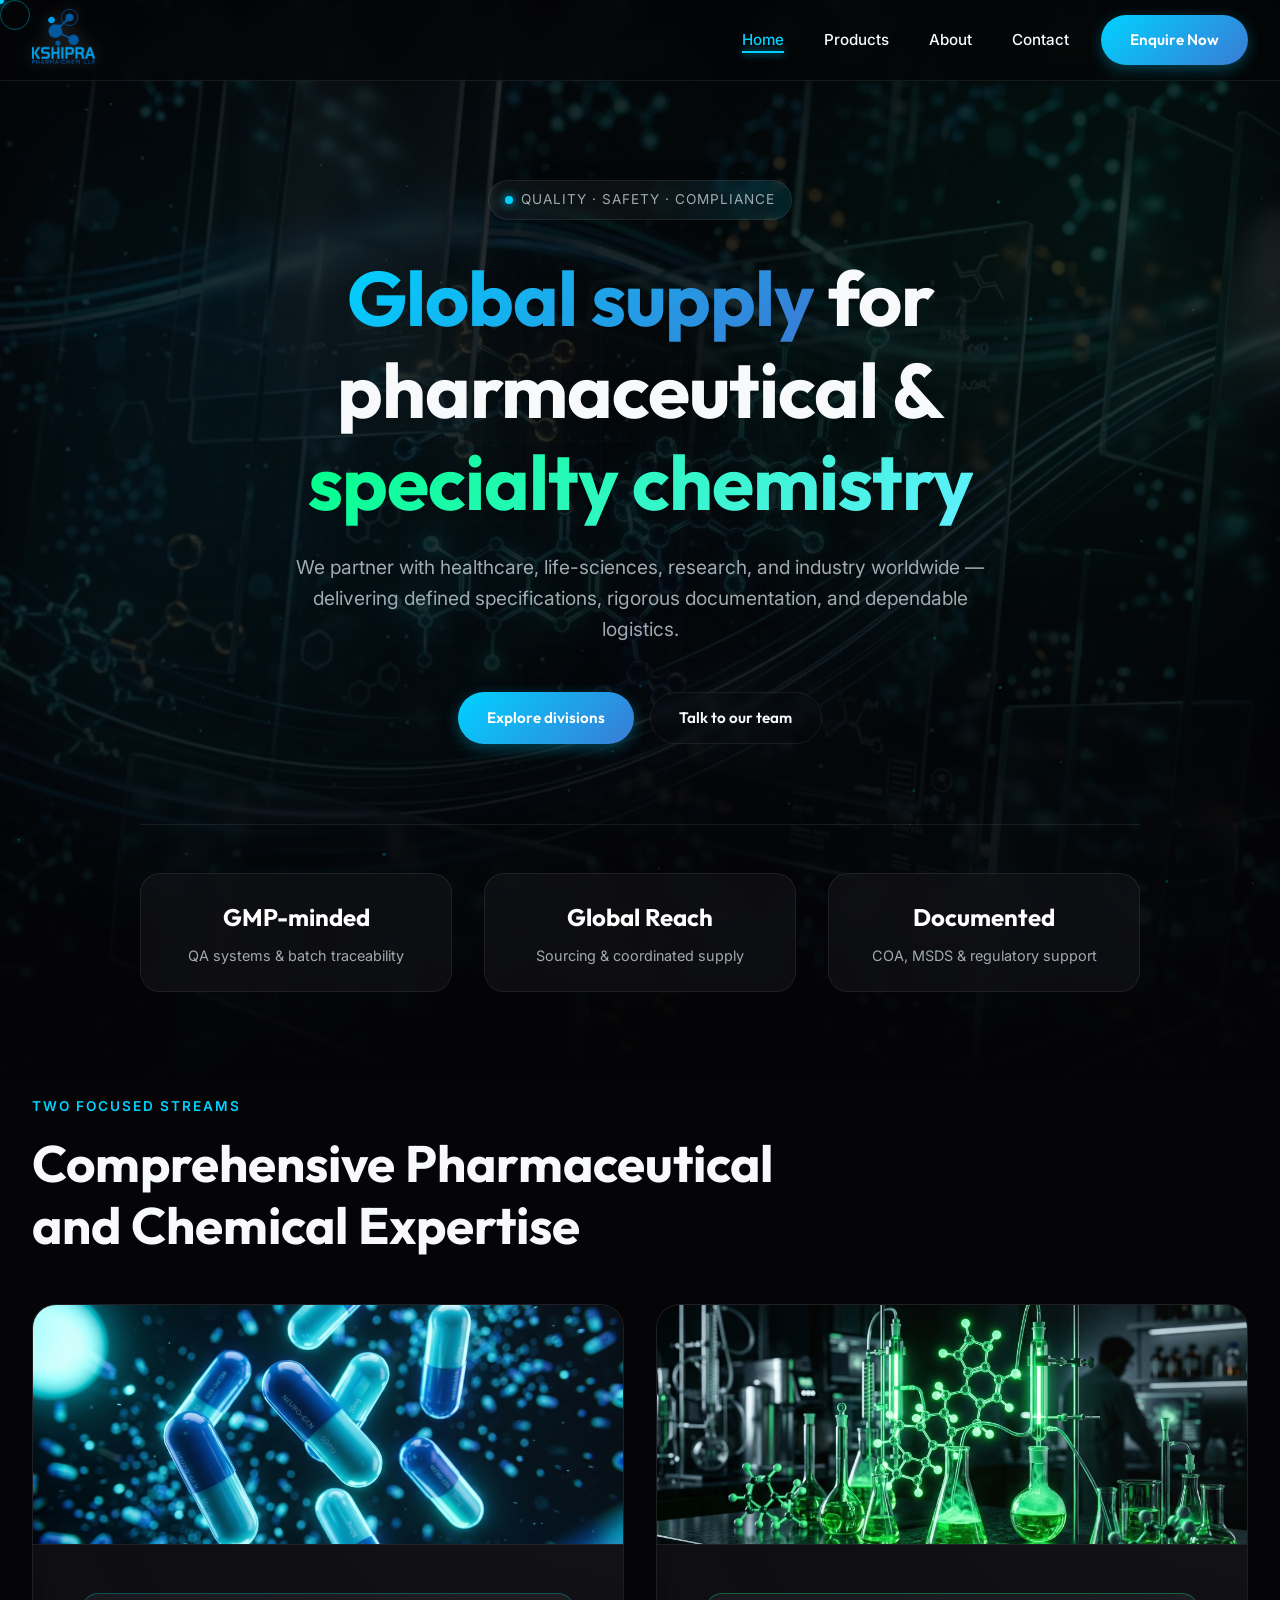
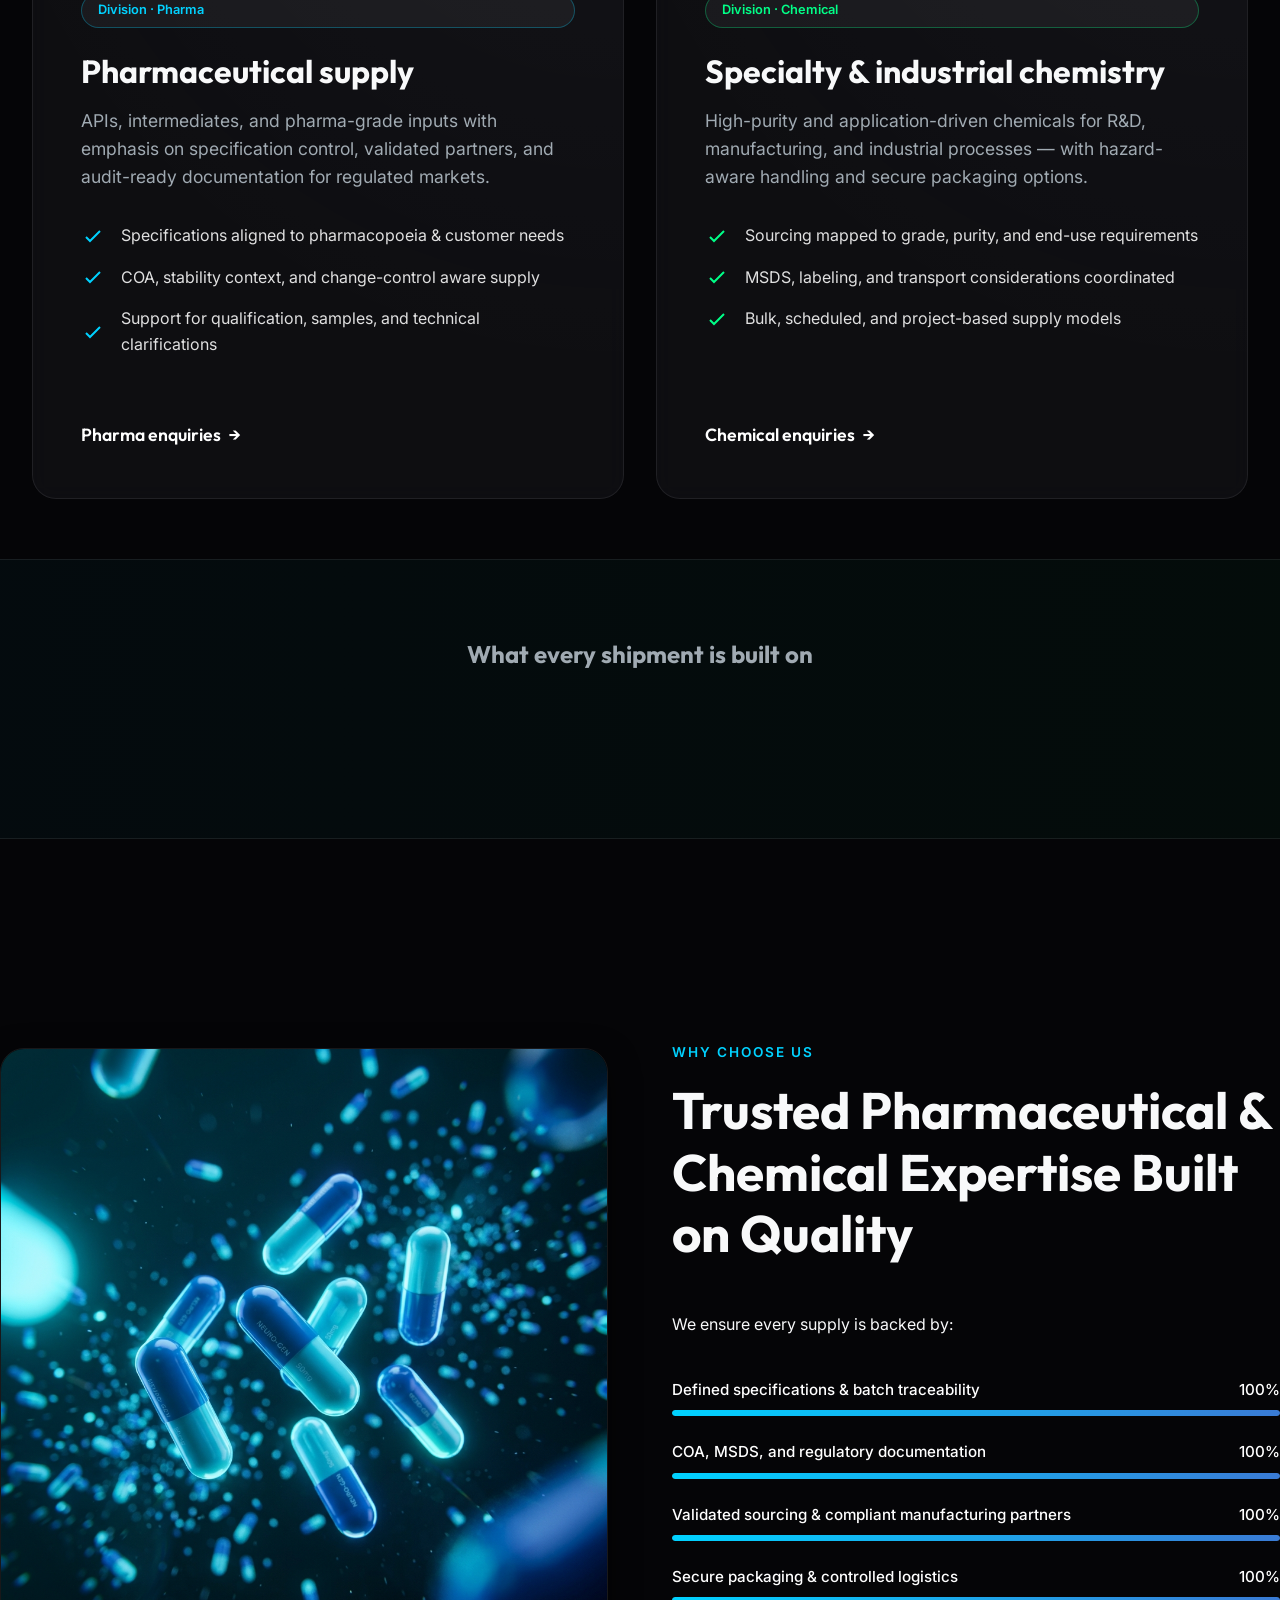
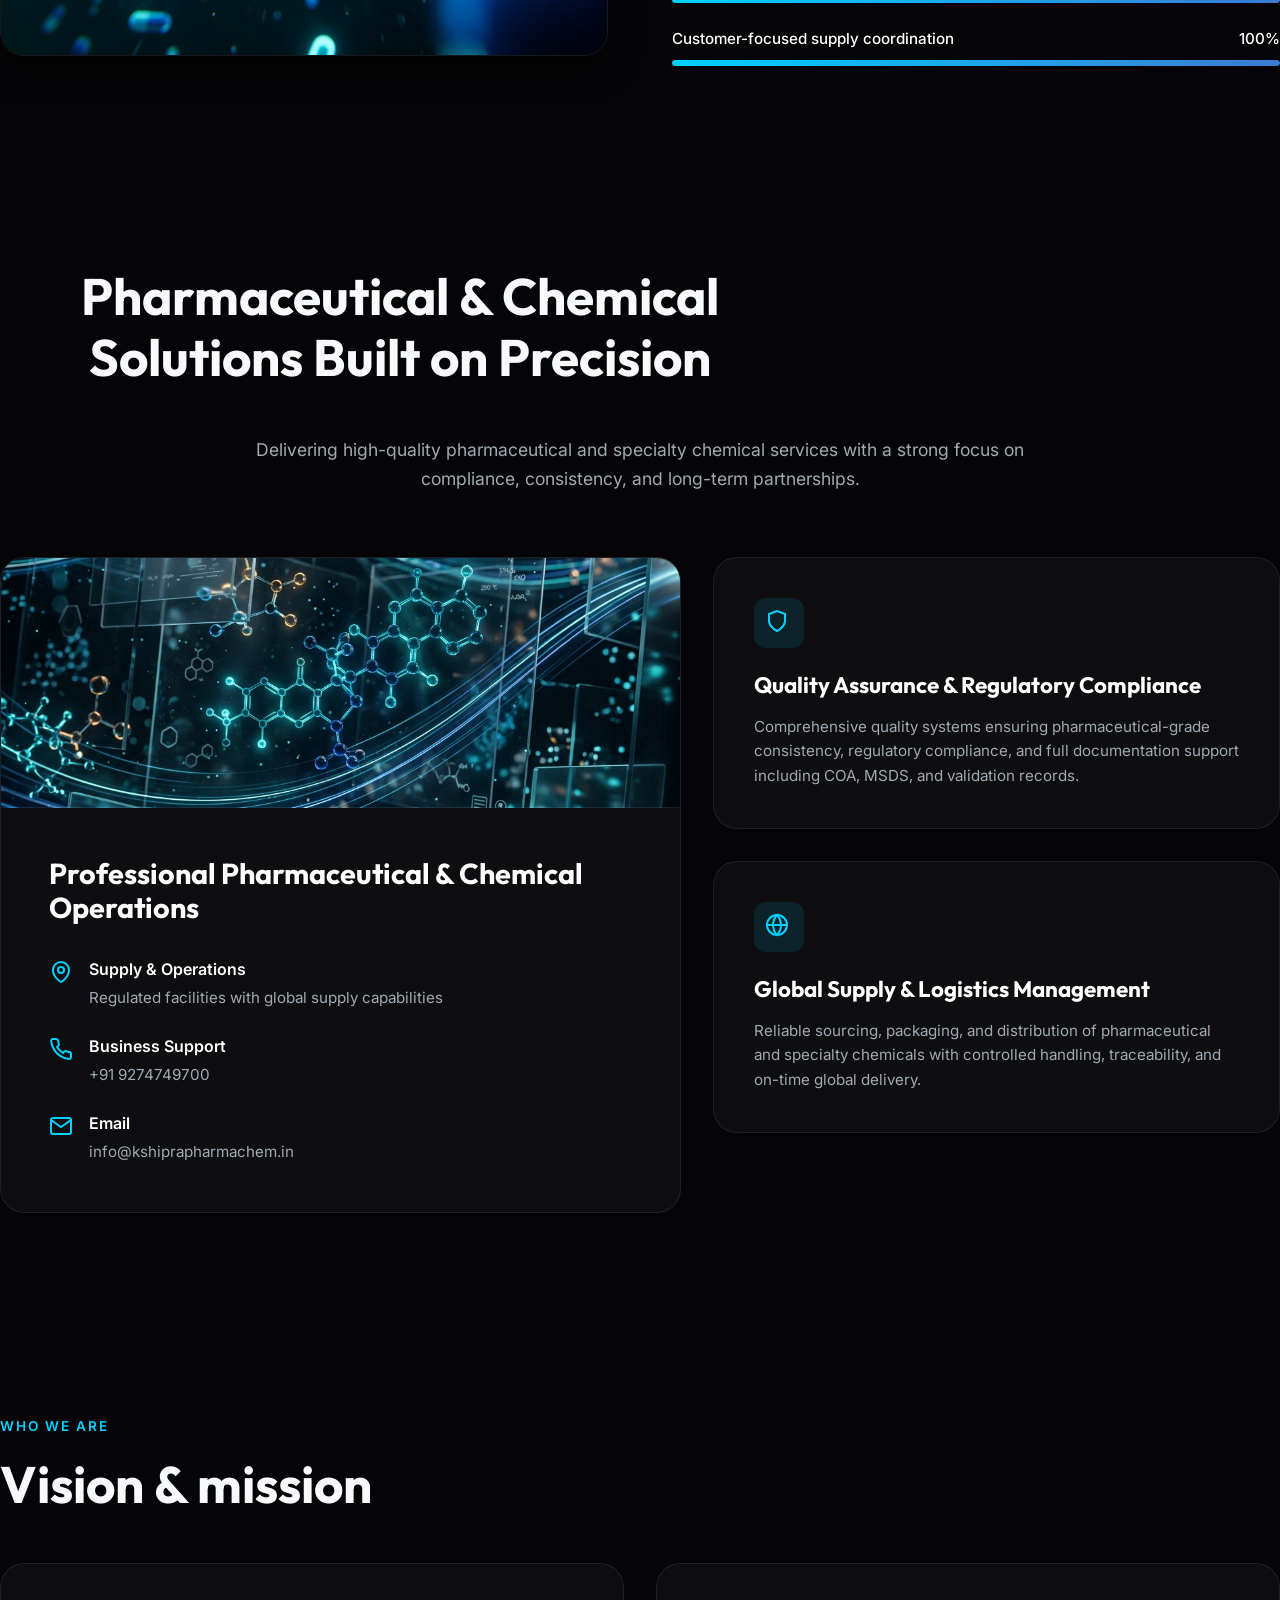
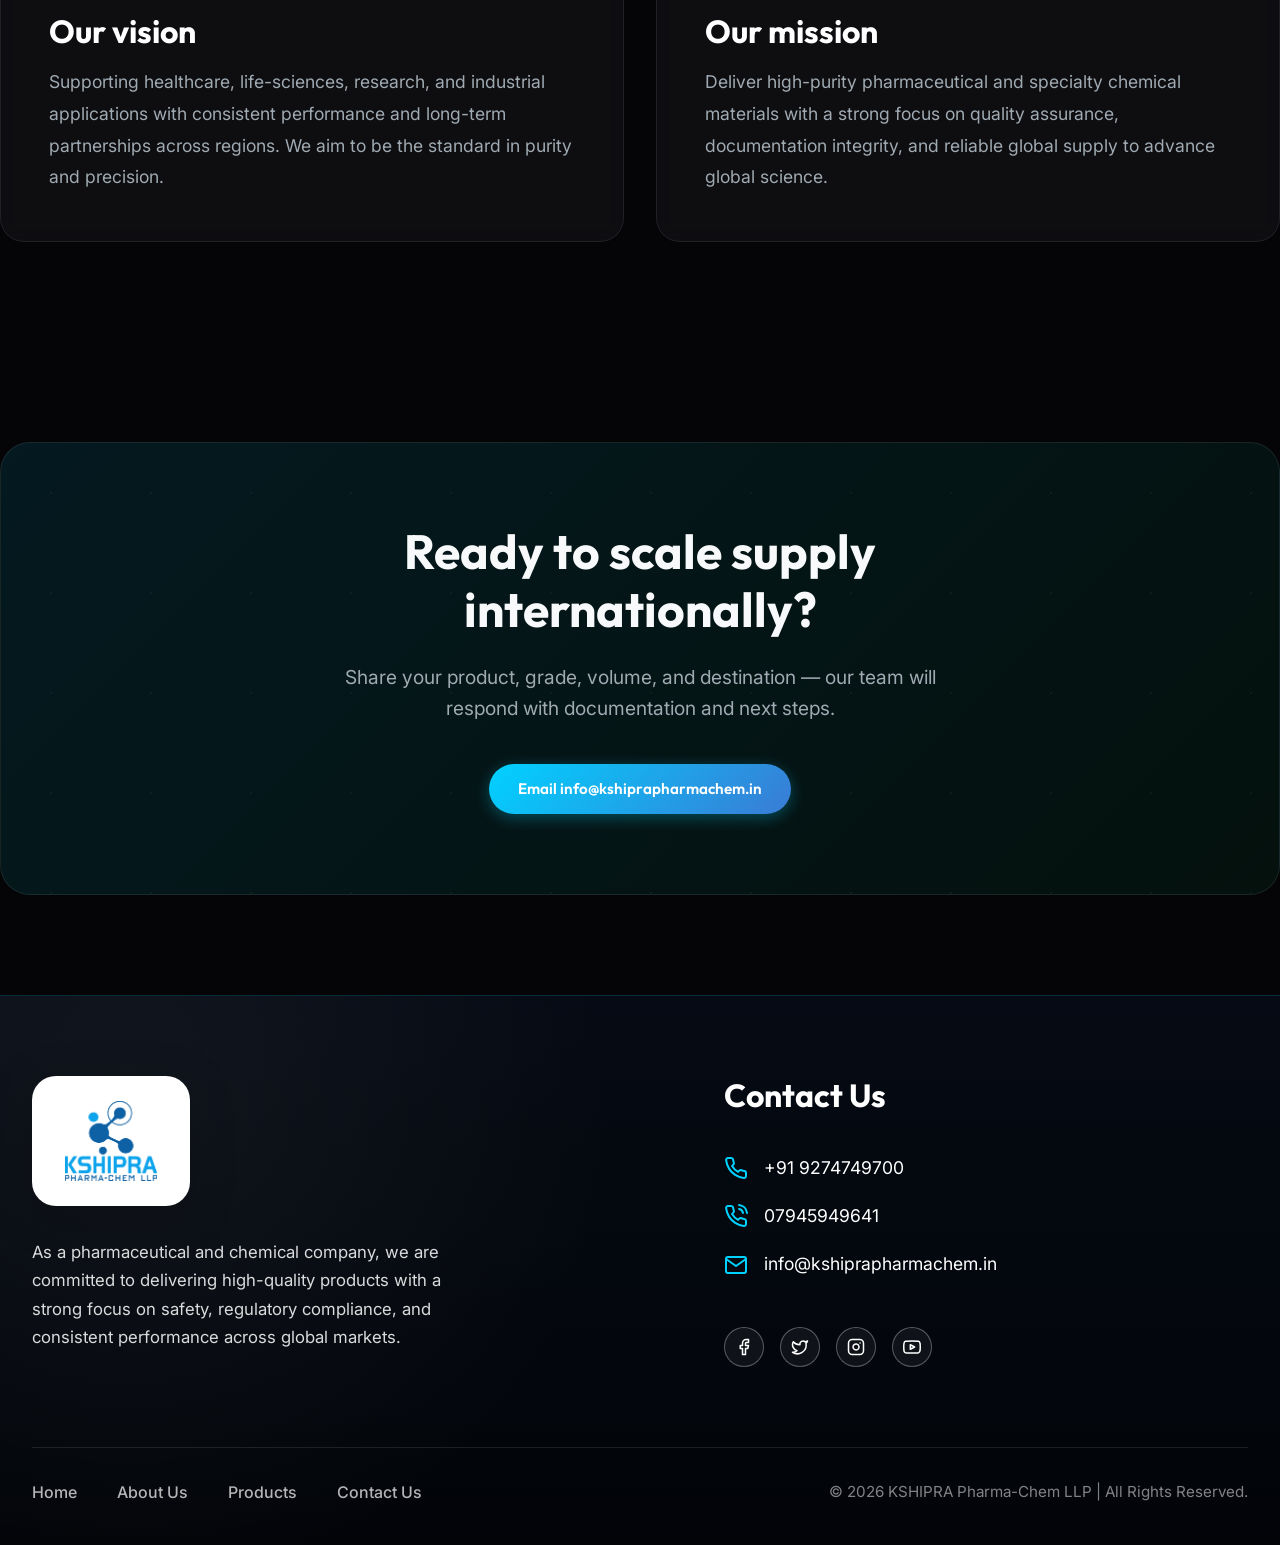
==== commit d10fafed: "UI: Remove Divisions tab from navbar and fix HTML entity encoding in product modal" ====
--- a/index.html
+++ b/index.html
@@ -35,7 +35,7 @@
         </a>
         <nav class="nav-actions" aria-label="Primary">
           <ul class="nav-list">
-            <li><a href="#dual">Divisions</a></li>
+            <li><a href="index.html" class="is-active">Home</a></li>
             <li><a href="products.html">Products</a></li>
             <li><a href="about.html">About</a></li>
             <li><a href="contact.html">Contact</a></li>
@@ -51,7 +51,7 @@
     </header>
 
     <div class="mobile-drawer" id="mobile-nav">
-      <a href="#dual">Divisions</a>
+      <a href="index.html" class="is-active">Home</a>
       <a href="products.html">Products</a>
       <a href="about.html">About</a>
       <a href="contact.html">Contact</a>
--- a/css/styles.css
+++ b/css/styles.css
@@ -130,7 +130,7 @@
 }
 
 .logo-link img {
-  height: 40px;
+  height: 55px;
   width: auto;
   filter: drop-shadow(0 0 8px rgba(255, 255, 255, 0.2));
   transition: var(--transition);
@@ -857,6 +857,21 @@
   overflow: hidden;
   backdrop-filter: blur(5px);
   animation: cardPop 0.5s cubic-bezier(0.25, 0.8, 0.25, 1) both;
+  z-index: 1;
+}
+
+.product-card::after {
+  content: '';
+  position: absolute;
+  top: 0; left: 0; width: 100%; height: 100%;
+  background-image: url("data:image/svg+xml,%3Csvg width='200' height='200' viewBox='0 0 200 200' xmlns='http://www.w3.org/2000/svg'%3E%3Cg stroke='%23ffffff' stroke-width='4' fill='none' stroke-linecap='round' stroke-linejoin='round'%3E%3Cpath d='M100 80 L130 95 L130 130 L100 145 L70 130 L70 95 Z' /%3E%3Cpath d='M80 102 L80 123 M120 102 L120 123' /%3E%3Cpath d='M130 95 L160 75 L160 40 L130 25 L100 40 L100 80' /%3E%3Cpath d='M110 48 L110 72' /%3E%3Cpath d='M130 130 L160 145' /%3E%3Cpath d='M70 130 L40 145 L40 180 L70 195 L100 180 L100 145' /%3E%3Cpath d='M50 152 L50 173' /%3E%3Ccircle cx='160' cy='40' r='6' fill='%23ffffff' /%3E%3Ccircle cx='160' cy='145' r='6' fill='%23ffffff' /%3E%3Ccircle cx='40' cy='180' r='6' fill='%23ffffff' /%3E%3C/g%3E%3C/svg%3E");
+  background-size: 180px;
+  background-position: calc(100% + 40px) calc(100% + 40px);
+  background-repeat: no-repeat;
+  opacity: 0.04;
+  z-index: -1;
+  transition: opacity 0.5s ease, transform 0.8s ease;
+  pointer-events: none;
 }
 
 .product-card::before {
@@ -875,11 +890,25 @@
 .product-card:hover {
   transform: translateY(-5px);
   border-color: rgba(255, 255, 255, 0.2);
-  box-shadow: 0 10px 30px rgba(0, 0, 0, 0.5);
+  box-shadow: 0 10px 30px rgba(0, 210, 255, 0.12);
+}
+
+.product-card--chem:hover {
+  box-shadow: 0 10px 30px rgba(0, 255, 135, 0.12);
 }
 
 .product-card:hover::before {
   opacity: 1;
+}
+
+.product-card:hover::after {
+  opacity: 0.15;
+  transform: scale(1.05) translate(-10px, -10px);
+}
+
+.product-card:hover .product-card__desc {
+  opacity: 1;
+  transform: translateY(0);
 }
 
 .product-card__kind {
@@ -920,6 +949,9 @@
   font-size: 0.95rem;
   margin-bottom: 1.5rem;
   flex-grow: 1;
+  opacity: 0.6;
+  transform: translateY(8px);
+  transition: opacity 0.4s ease, transform 0.4s ease;
 }
 
 .product-card__tags {
@@ -982,12 +1014,12 @@
 
 /* Footer */
 .site-footer {
-  background: linear-gradient(145deg, #004282 0%, #002d5a 100%);
+  background: linear-gradient(180deg, #050b14 0%, #020408 100%);
   padding: 80px 0 40px;
   position: relative;
   z-index: 10;
   color: #fff;
-  border-top: 1px solid rgba(255, 255, 255, 0.1);
+  border-top: 1px solid rgba(0, 210, 255, 0.2);
   overflow: hidden;
 }
 
@@ -1018,13 +1050,14 @@
 
 .footer-logo-box {
   background: #fff;
-  padding: 2rem;
-  border-radius: 20px;
+  padding: 1.5rem 2rem;
+  border-radius: 24px;
   width: fit-content;
   display: flex;
   align-items: center;
   justify-content: center;
-  box-shadow: 0 10px 30px rgba(0, 0, 0, 0.2);
+  box-shadow: 0 10px 40px rgba(0, 0, 0, 0.4);
+  border: 1px solid rgba(255, 255, 255, 0.1);
 }
 
 .footer-logo-box img {
@@ -2830,3 +2863,149 @@
   }
 }
 
+
+
+/* Subcategory Drawer */
+.drawer-overlay {
+  position: fixed;
+  top: 0;
+  left: 0;
+  width: 100vw;
+  height: 100vh;
+  background: rgba(0, 0, 0, 0.6);
+  backdrop-filter: blur(4px);
+  z-index: 999;
+  opacity: 0;
+  pointer-events: none;
+  transition: opacity 0.3s ease;
+}
+
+.drawer-overlay.is-active {
+  opacity: 1;
+  pointer-events: all;
+}
+
+.subcat-drawer {
+  position: fixed;
+  top: 0;
+  right: 0;
+  width: 320px;
+  max-width: 100vw;
+  height: 100vh;
+  background: rgba(10, 12, 16, 0.95);
+  backdrop-filter: blur(15px);
+  border-left: 1px solid var(--border-light);
+  z-index: 1000;
+  transform: translateX(100%);
+  transition: transform 0.4s cubic-bezier(0.25, 0.8, 0.25, 1);
+  display: flex;
+  flex-direction: column;
+}
+
+.subcat-drawer.is-active {
+  transform: translateX(0);
+  box-shadow: -10px 0 30px rgba(0, 0, 0, 0.5);
+}
+
+.subcat-drawer__header {
+  padding: 1.5rem;
+  border-bottom: 1px solid var(--border-light);
+  display: flex;
+  justify-content: space-between;
+  align-items: center;
+}
+
+.subcat-drawer__header h3 {
+  font-size: 1.25rem;
+  margin: 0;
+  color: #fff;
+}
+
+.subcat-drawer__close {
+  background: none;
+  border: none;
+  color: var(--text-muted);
+  cursor: pointer;
+  padding: 0.5rem;
+  border-radius: 50%;
+  transition: var(--transition-fast);
+  display: flex;
+  align-items: center;
+  justify-content: center;
+}
+
+.subcat-drawer__close:hover {
+  background: rgba(255, 255, 255, 0.1);
+  color: #fff;
+}
+
+.subcat-drawer__content {
+  padding: 1.5rem;
+  overflow-y: auto;
+  flex-grow: 1;
+}
+
+.subcat-list {
+  display: flex;
+  flex-direction: column;
+  gap: 1.25rem;
+}
+
+.subcat-item {
+  display: flex;
+  align-items: center;
+  gap: 0.75rem;
+  cursor: pointer;
+}
+
+.subcat-item input[type="radio"] {
+  appearance: none;
+  width: 20px;
+  height: 20px;
+  border: 1px solid var(--text-muted);
+  border-radius: 50%;
+  outline: none;
+  position: relative;
+  transition: var(--transition-fast);
+  cursor: pointer;
+}
+
+.subcat-item input[type="radio"]:checked {
+  border-color: var(--primary);
+  background: rgba(0, 210, 255, 0.1);
+}
+
+.subcat-item input[type="radio"]:checked::after {
+  content: '';
+  position: absolute;
+  top: 50%;
+  left: 50%;
+  transform: translate(-50%, -50%);
+  width: 10px;
+  height: 10px;
+  border-radius: 50%;
+  background: var(--primary);
+}
+
+.subcat-item label {
+  color: var(--text-main);
+  font-size: 0.95rem;
+  cursor: pointer;
+  flex-grow: 1;
+  transition: var(--transition-fast);
+}
+
+.subcat-item:hover label {
+  color: #fff;
+}
+
+.subcat-btn {
+  border: 1px solid var(--border-light);
+  border-radius: 20px;
+  background: rgba(255, 255, 255, 0.03);
+}
+
+.subcat-btn:hover {
+  background: rgba(255, 255, 255, 0.08);
+  border-color: rgba(255, 255, 255, 0.2);
+}
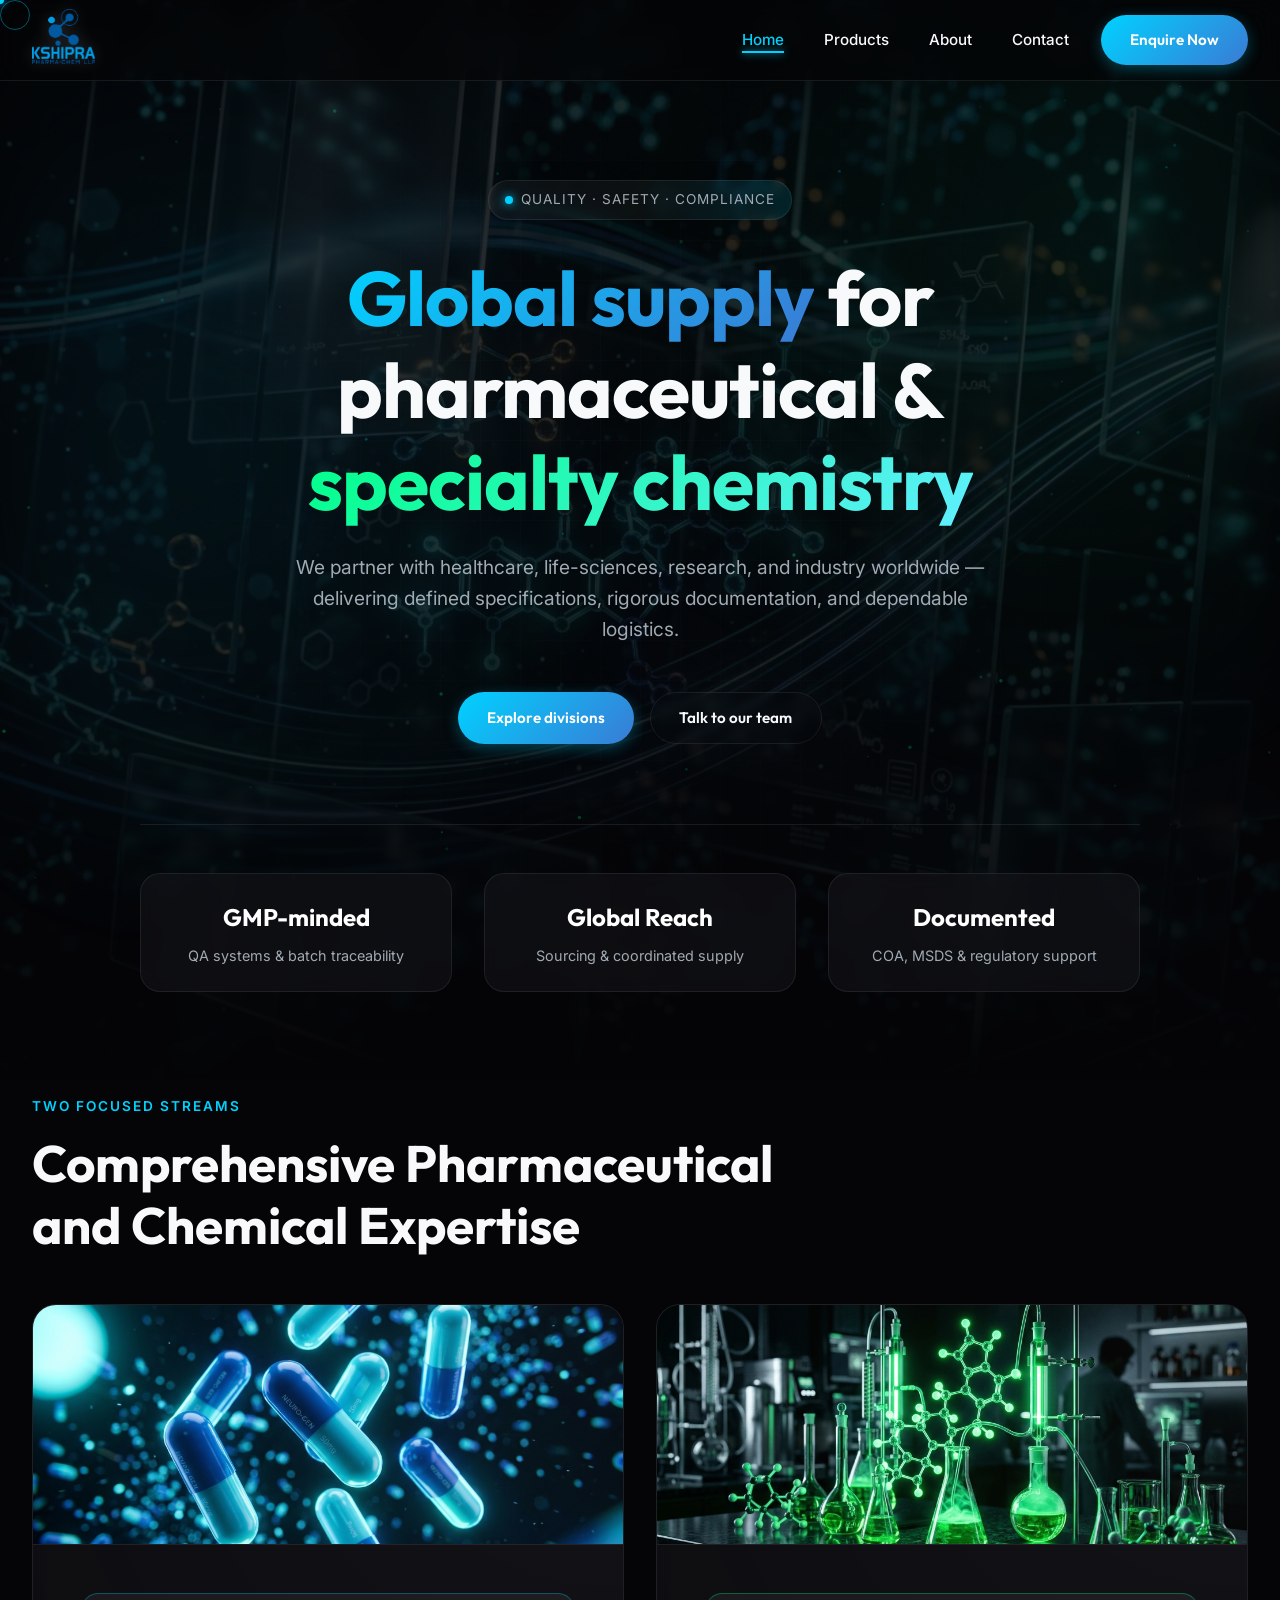
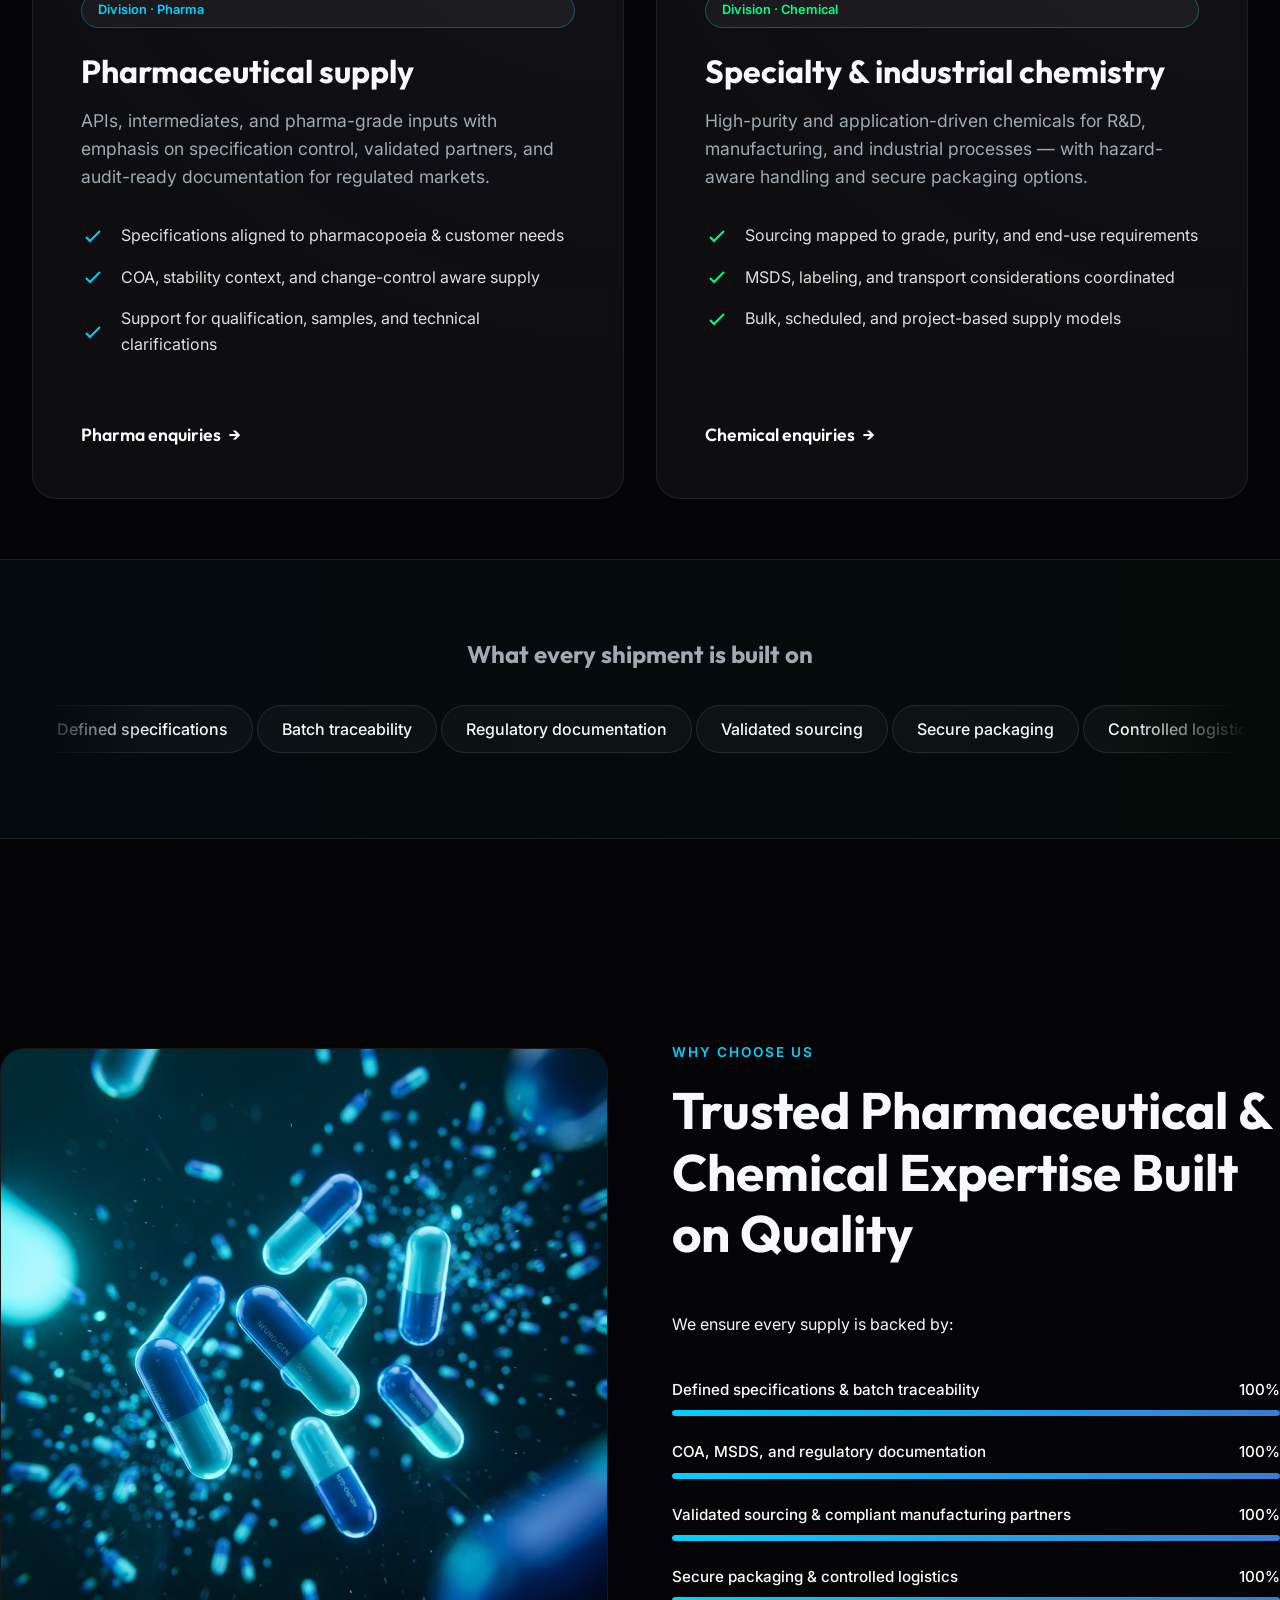
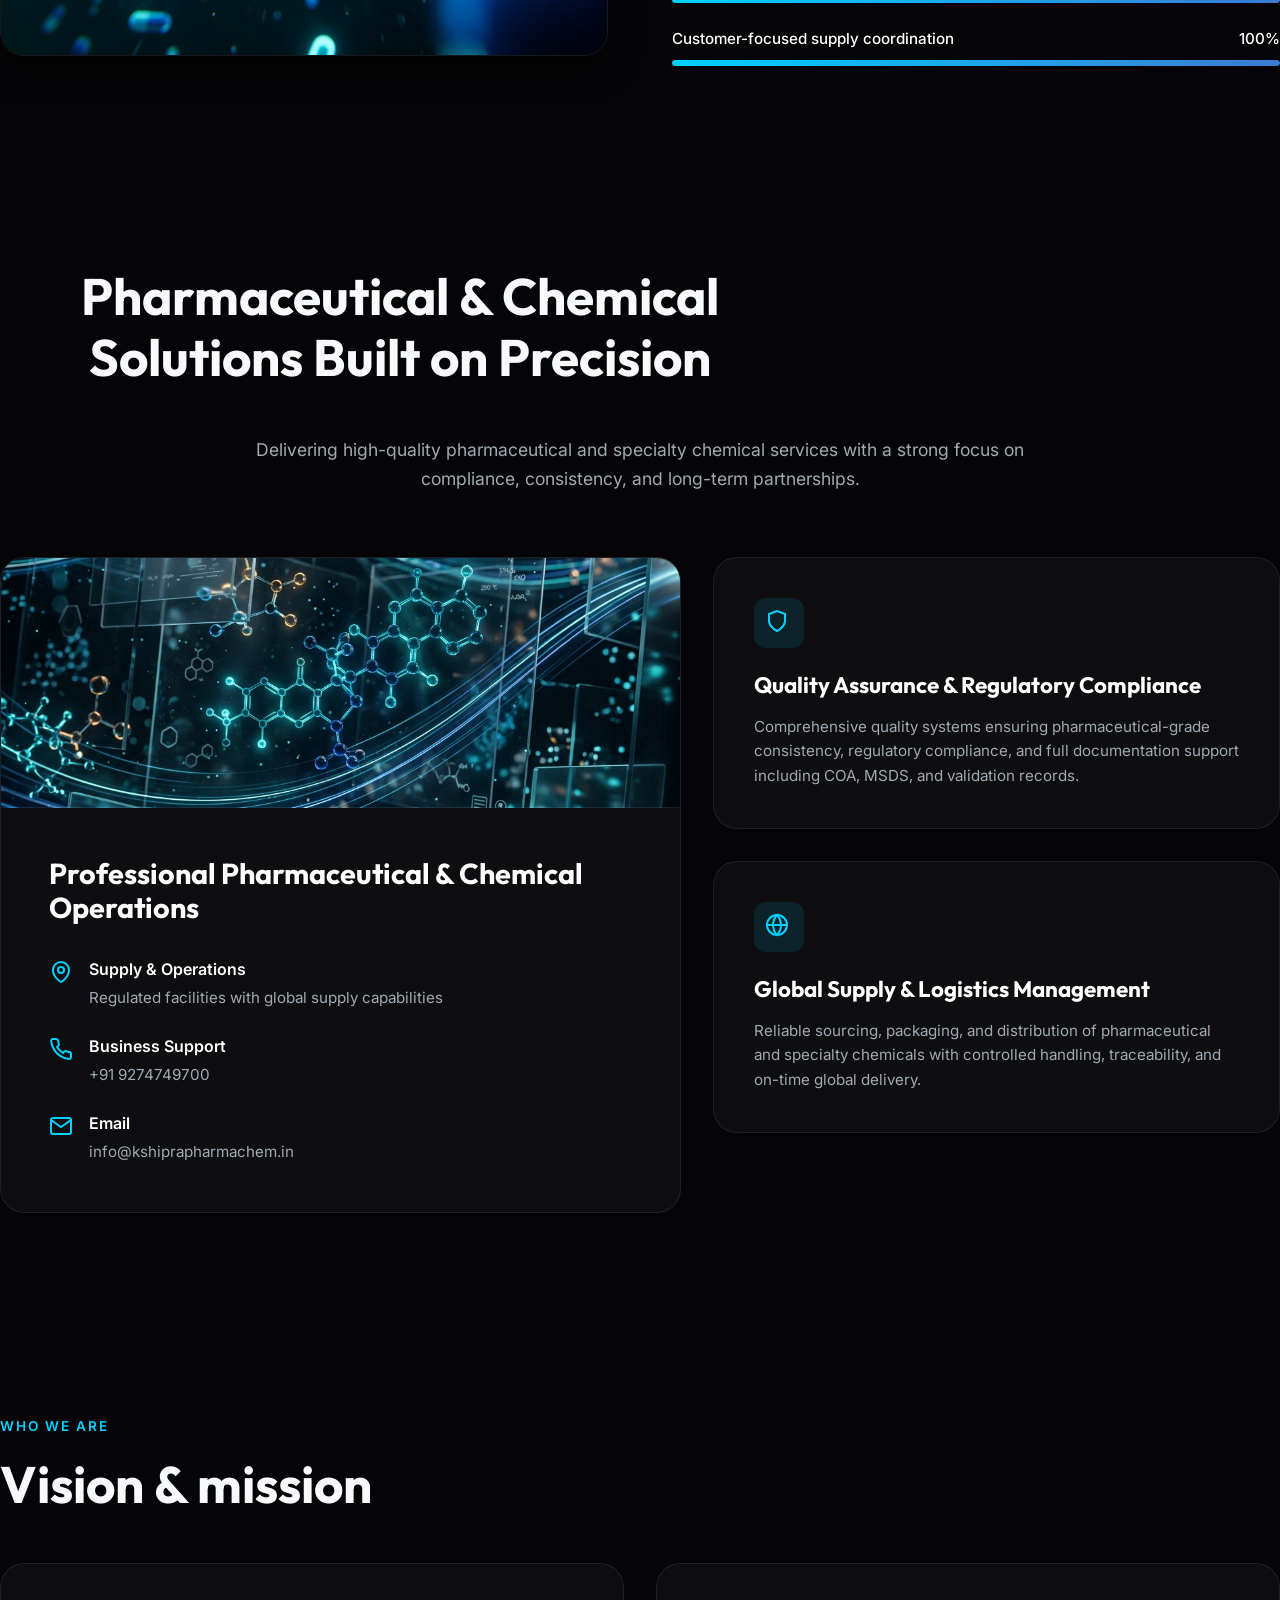
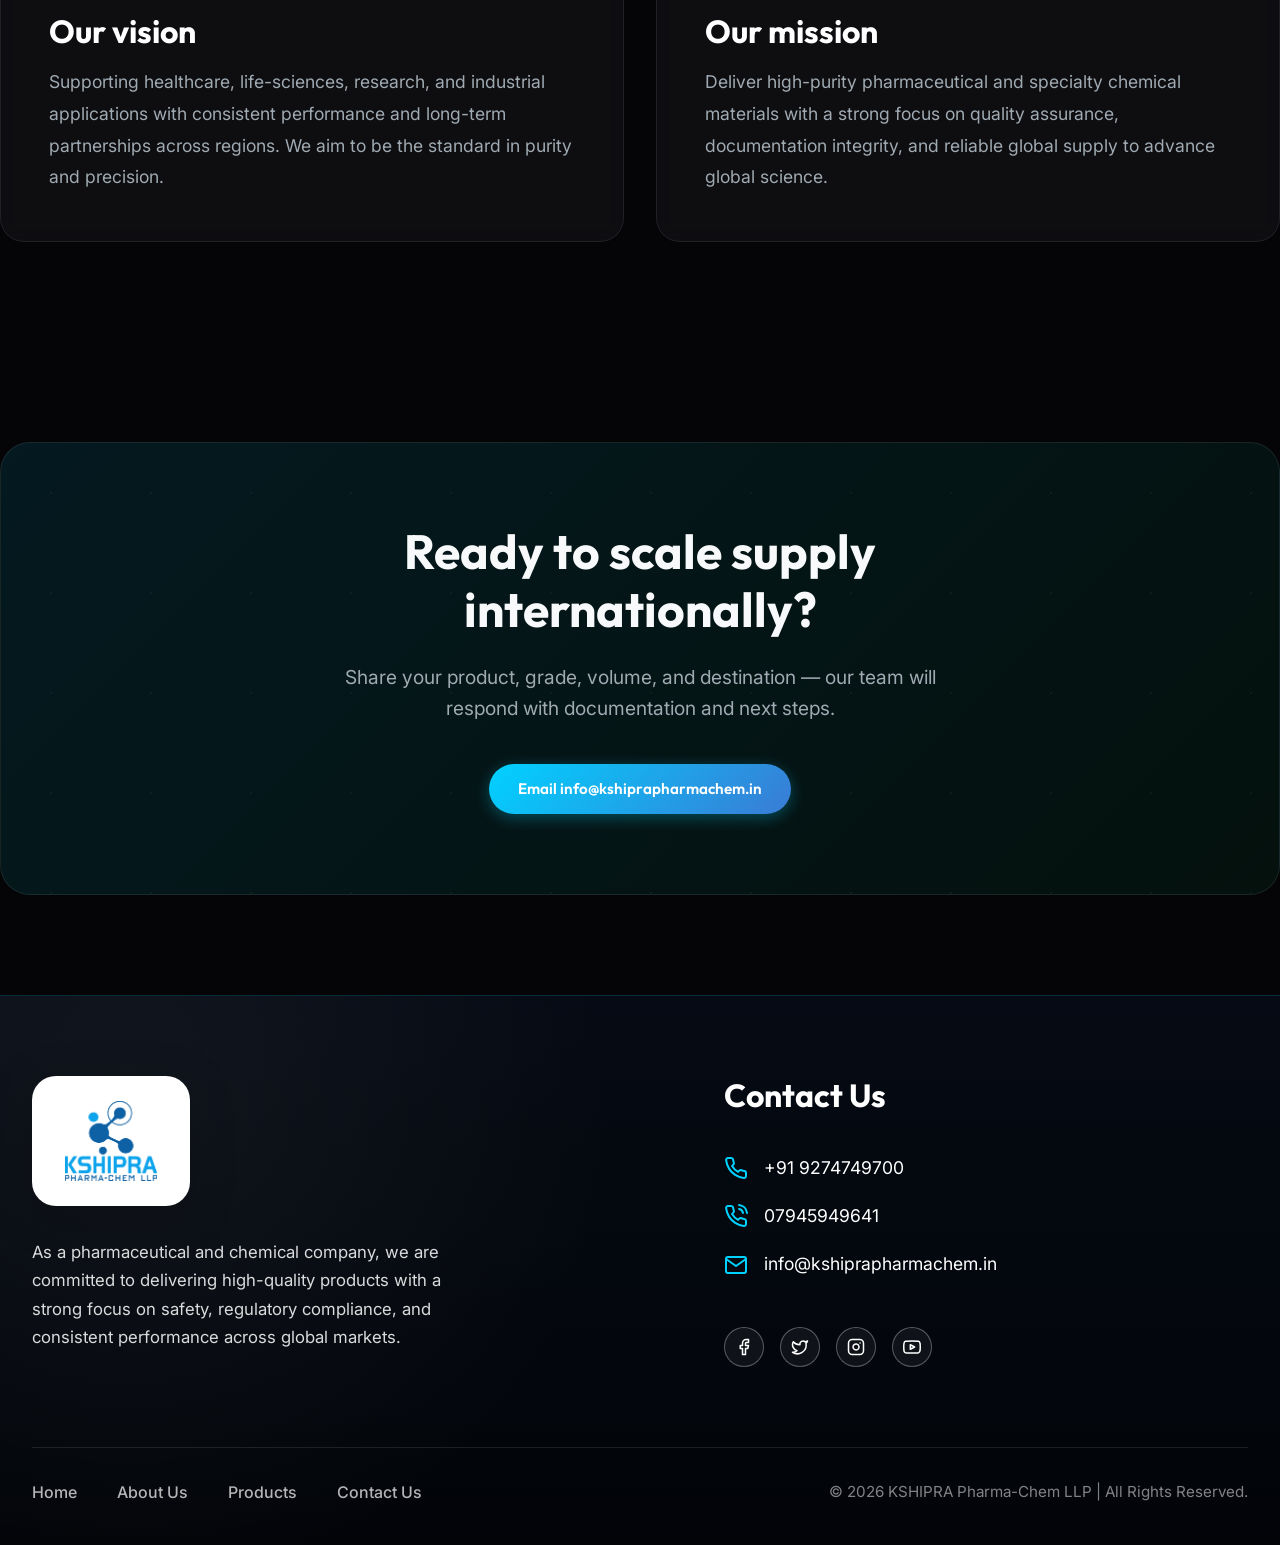
==== commit a4d042a4: "Add favicon to all pages" ====
--- a/index.html
+++ b/index.html
@@ -9,6 +9,7 @@
       content="High-purity pharmaceutical and specialty chemical materials with premium quality assurance and reliable global supply."
     />
     <link rel="stylesheet" href="css/styles.css" />
+    <link rel="icon" type="image/png" href="Kshipra.png" />
   </head>
   <body>
     <!-- Scroll Progress -->
--- a/css/styles.css
+++ b/css/styles.css
@@ -1168,7 +1168,7 @@
 }
 
 .footer-bottom-nav a:hover {
-  color: #fff;
+  color: var(--primary);
 }
 
 .footer-copy {
